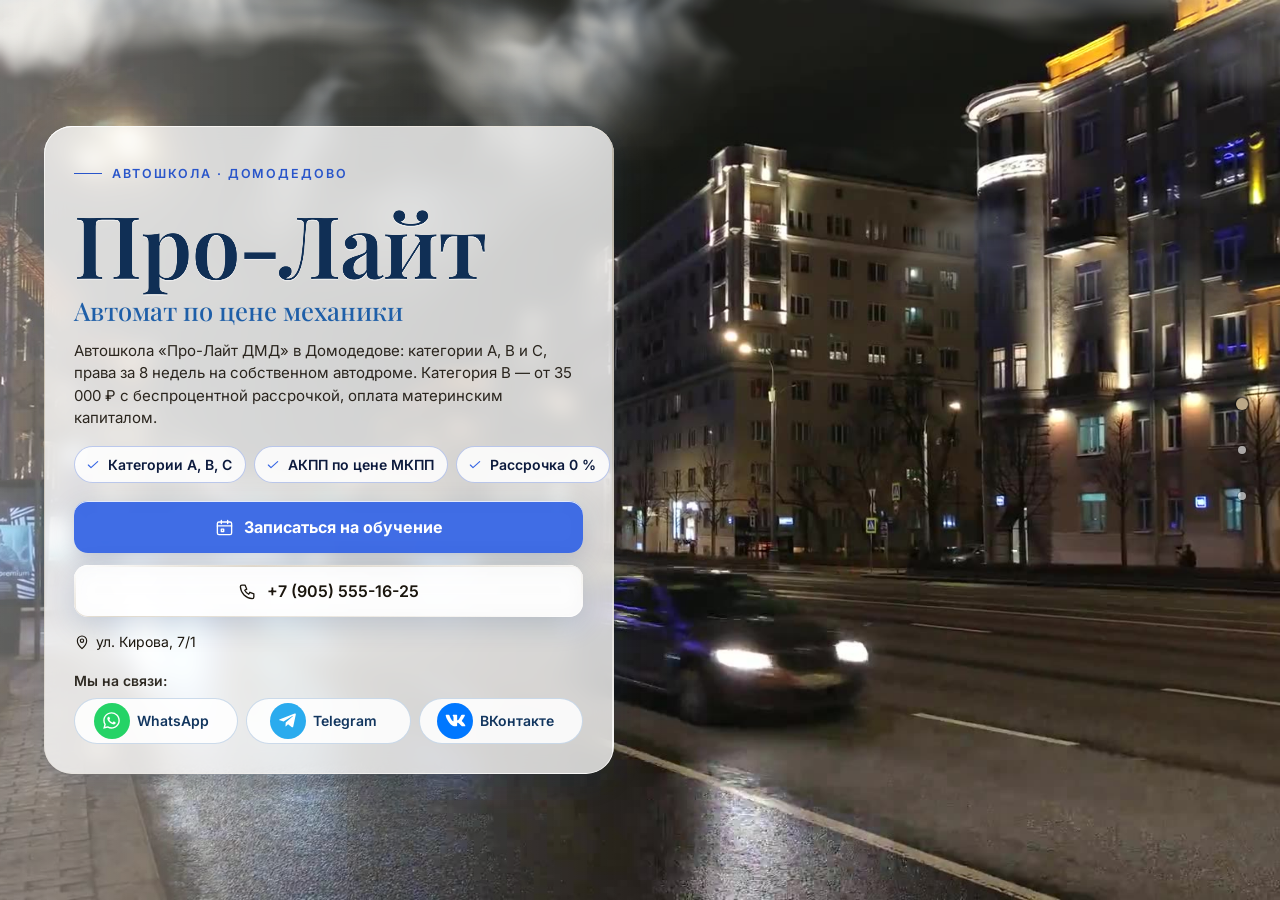
==== index.html @ 239de022 "Автошкола «Про-Лайт»: этап 1 — главная, цены, контакты" ====
<!DOCTYPE html>
<html lang="ru" data-theme="light">
<head>
<meta charset="utf-8">
<meta name="viewport" content="width=device-width, initial-scale=1, viewport-fit=cover">
<title>Автошкола «Про-Лайт ДМД», Домодедово — категории A, B, C, категория B от 35 000 ₽</title>
<meta name="description" content="Автошкола «Про-Лайт ДМД» в Домодедове: категории A, B и C, категория B от 35 000 ₽, беспроцентная рассрочка, свой автодром. ул. Кирова, 7/1. Телефон +7 (905) 555-16-25.">
<meta name="robots" content="noindex, nofollow, noarchive">
<meta name="geo.region" content="RU-SPE">
<meta name="geo.placename" content="Санкт-Петербург">
<meta name="geo.position" content="59.8944504;30.4585142">
<meta name="ICBM" content="59.8944504, 30.4585142">
<meta property="og:type" content="website">
<meta property="og:locale" content="ru_RU">
<meta property="og:site_name" content="Автошкола «Про-Лайт ДМД»">
<meta property="og:title" content="Автошкола «Про-Лайт ДМД», Домодедово — категории A, B, C, категория B от 35 000 ₽">
<meta property="og:description" content="Автошкола «Про-Лайт ДМД» в Домодедове: категории A, B и C, категория B от 35 000 ₽, беспроцентная рассрочка, свой автодром. ул. Кирова, 7/1. Телефон +7 (905) 555-16-25.">
<meta name="twitter:card" content="summary_large_image">
<meta name="twitter:title" content="Автошкола «Про-Лайт ДМД», Домодедово — категории A, B, C, категория B от 35 000 ₽">
<meta name="twitter:description" content="Автошкола «Про-Лайт ДМД» в Домодедове: категории A, B и C, категория B от 35 000 ₽, беспроцентная рассрочка, свой автодром. ул. Кирова, 7/1. Телефон +7 (905) 555-16-25.">
<meta name="theme-color" content="#eef3fe">
<link rel="icon" href="data:image/svg+xml,%3Csvg%20xmlns%3D%22http%3A//www.w3.org/2000/svg%22%20viewBox%3D%220%200%2064%2064%22%3E%3Crect%20width%3D%2264%22%20height%3D%2264%22%20rx%3D%2214%22%20fill%3D%22%231f5fa8%22/%3E%3Ccircle%20cx%3D%2232%22%20cy%3D%2232%22%20r%3D%2217%22%20fill%3D%22none%22%20stroke%3D%22%23fff%22%20stroke-width%3D%225%22/%3E%3Ccircle%20cx%3D%2232%22%20cy%3D%2232%22%20r%3D%225%22%20fill%3D%22%23ffc54d%22/%3E%3C/svg%3E">
<script>document.documentElement.classList.add('js');try{var _i=parseInt(localStorage.getItem('nb_fs2'),10),_f=[1,1.15,1.3,1.5][_i];if(_f)document.documentElement.style.setProperty('--fs',_f)}catch(e){}</script>
<style id="hero-timing">:root{--hero-d:1.2s}</style>
<link rel="preload" as="image" href="img/hero-poster.jpg" fetchpriority="high">
<!-- шрифты лежат внутри сайта: Google Fonts у российской аудитории режется -->
<style>
@font-face{font-family:'Inter';font-style:normal;font-weight:400;font-display:swap;src:url(assets/fonts/inter-400-cyrillic-ext.woff2) format('woff2');unicode-range:U+0460-052F, U+1C80-1C8A, U+20B4, U+2DE0-2DFF, U+A640-A69F, U+FE2E-FE2F}
@font-face{font-family:'Inter';font-style:normal;font-weight:400;font-display:swap;src:url(assets/fonts/inter-400-cyrillic.woff2) format('woff2');unicode-range:U+0301, U+0400-045F, U+0490-0491, U+04B0-04B1, U+2116}
@font-face{font-family:'Inter';font-style:normal;font-weight:400;font-display:swap;src:url(assets/fonts/inter-400-latin-ext.woff2) format('woff2');unicode-range:U+0100-02BA, U+02BD-02C5, U+02C7-02CC, U+02CE-02D7, U+02DD-02FF, U+0304, U+0308, U+0329, U+1D00-1DBF, U+1E00-1E9F, U+1EF2-1EFF, U+2020, U+20A0-20AB, U+20AD-20C0, U+2113, U+2C60-2C7F, U+A720-A7FF}
@font-face{font-family:'Inter';font-style:normal;font-weight:400;font-display:swap;src:url(assets/fonts/inter-400-latin.woff2) format('woff2');unicode-range:U+0000-00FF, U+0131, U+0152-0153, U+02BB-02BC, U+02C6, U+02DA, U+02DC, U+0304, U+0308, U+0329, U+2000-206F, U+20AC, U+2122, U+2191, U+2193, U+2212, U+2215, U+FEFF, U+FFFD}
@font-face{font-family:'Inter';font-style:normal;font-weight:500;font-display:swap;src:url(assets/fonts/inter-500-cyrillic-ext.woff2) format('woff2');unicode-range:U+0460-052F, U+1C80-1C8A, U+20B4, U+2DE0-2DFF, U+A640-A69F, U+FE2E-FE2F}
@font-face{font-family:'Inter';font-style:normal;font-weight:500;font-display:swap;src:url(assets/fonts/inter-500-cyrillic.woff2) format('woff2');unicode-range:U+0301, U+0400-045F, U+0490-0491, U+04B0-04B1, U+2116}
@font-face{font-family:'Inter';font-style:normal;font-weight:500;font-display:swap;src:url(assets/fonts/inter-500-latin-ext.woff2) format('woff2');unicode-range:U+0100-02BA, U+02BD-02C5, U+02C7-02CC, U+02CE-02D7, U+02DD-02FF, U+0304, U+0308, U+0329, U+1D00-1DBF, U+1E00-1E9F, U+1EF2-1EFF, U+2020, U+20A0-20AB, U+20AD-20C0, U+2113, U+2C60-2C7F, U+A720-A7FF}
@font-face{font-family:'Inter';font-style:normal;font-weight:500;font-display:swap;src:url(assets/fonts/inter-500-latin.woff2) format('woff2');unicode-range:U+0000-00FF, U+0131, U+0152-0153, U+02BB-02BC, U+02C6, U+02DA, U+02DC, U+0304, U+0308, U+0329, U+2000-206F, U+20AC, U+2122, U+2191, U+2193, U+2212, U+2215, U+FEFF, U+FFFD}
@font-face{font-family:'Inter';font-style:normal;font-weight:600;font-display:swap;src:url(assets/fonts/inter-600-cyrillic-ext.woff2) format('woff2');unicode-range:U+0460-052F, U+1C80-1C8A, U+20B4, U+2DE0-2DFF, U+A640-A69F, U+FE2E-FE2F}
@font-face{font-family:'Inter';font-style:normal;font-weight:600;font-display:swap;src:url(assets/fonts/inter-600-cyrillic.woff2) format('woff2');unicode-range:U+0301, U+0400-045F, U+0490-0491, U+04B0-04B1, U+2116}
@font-face{font-family:'Inter';font-style:normal;font-weight:600;font-display:swap;src:url(assets/fonts/inter-600-latin-ext.woff2) format('woff2');unicode-range:U+0100-02BA, U+02BD-02C5, U+02C7-02CC, U+02CE-02D7, U+02DD-02FF, U+0304, U+0308, U+0329, U+1D00-1DBF, U+1E00-1E9F, U+1EF2-1EFF, U+2020, U+20A0-20AB, U+20AD-20C0, U+2113, U+2C60-2C7F, U+A720-A7FF}
@font-face{font-family:'Inter';font-style:normal;font-weight:600;font-display:swap;src:url(assets/fonts/inter-600-latin.woff2) format('woff2');unicode-range:U+0000-00FF, U+0131, U+0152-0153, U+02BB-02BC, U+02C6, U+02DA, U+02DC, U+0304, U+0308, U+0329, U+2000-206F, U+20AC, U+2122, U+2191, U+2193, U+2212, U+2215, U+FEFF, U+FFFD}
@font-face{font-family:'Inter';font-style:normal;font-weight:700;font-display:swap;src:url(assets/fonts/inter-700-cyrillic-ext.woff2) format('woff2');unicode-range:U+0460-052F, U+1C80-1C8A, U+20B4, U+2DE0-2DFF, U+A640-A69F, U+FE2E-FE2F}
@font-face{font-family:'Inter';font-style:normal;font-weight:700;font-display:swap;src:url(assets/fonts/inter-700-cyrillic.woff2) format('woff2');unicode-range:U+0301, U+0400-045F, U+0490-0491, U+04B0-04B1, U+2116}
@font-face{font-family:'Inter';font-style:normal;font-weight:700;font-display:swap;src:url(assets/fonts/inter-700-latin-ext.woff2) format('woff2');unicode-range:U+0100-02BA, U+02BD-02C5, U+02C7-02CC, U+02CE-02D7, U+02DD-02FF, U+0304, U+0308, U+0329, U+1D00-1DBF, U+1E00-1E9F, U+1EF2-1EFF, U+2020, U+20A0-20AB, U+20AD-20C0, U+2113, U+2C60-2C7F, U+A720-A7FF}
@font-face{font-family:'Inter';font-style:normal;font-weight:700;font-display:swap;src:url(assets/fonts/inter-700-latin.woff2) format('woff2');unicode-range:U+0000-00FF, U+0131, U+0152-0153, U+02BB-02BC, U+02C6, U+02DA, U+02DC, U+0304, U+0308, U+0329, U+2000-206F, U+20AC, U+2122, U+2191, U+2193, U+2212, U+2215, U+FEFF, U+FFFD}
@font-face{font-family:'Playfair Display';font-style:normal;font-weight:500;font-display:swap;src:url(assets/fonts/playfair-display-500-cyrillic.woff2) format('woff2');unicode-range:U+0301, U+0400-045F, U+0490-0491, U+04B0-04B1, U+2116}
@font-face{font-family:'Playfair Display';font-style:normal;font-weight:500;font-display:swap;src:url(assets/fonts/playfair-display-500-latin-ext.woff2) format('woff2');unicode-range:U+0100-02BA, U+02BD-02C5, U+02C7-02CC, U+02CE-02D7, U+02DD-02FF, U+0304, U+0308, U+0329, U+1D00-1DBF, U+1E00-1E9F, U+1EF2-1EFF, U+2020, U+20A0-20AB, U+20AD-20C0, U+2113, U+2C60-2C7F, U+A720-A7FF}
@font-face{font-family:'Playfair Display';font-style:normal;font-weight:500;font-display:swap;src:url(assets/fonts/playfair-display-500-latin.woff2) format('woff2');unicode-range:U+0000-00FF, U+0131, U+0152-0153, U+02BB-02BC, U+02C6, U+02DA, U+02DC, U+0304, U+0308, U+0329, U+2000-206F, U+20AC, U+2122, U+2191, U+2193, U+2212, U+2215, U+FEFF, U+FFFD}
@font-face{font-family:'Playfair Display';font-style:normal;font-weight:600;font-display:swap;src:url(assets/fonts/playfair-display-600-cyrillic.woff2) format('woff2');unicode-range:U+0301, U+0400-045F, U+0490-0491, U+04B0-04B1, U+2116}
@font-face{font-family:'Playfair Display';font-style:normal;font-weight:600;font-display:swap;src:url(assets/fonts/playfair-display-600-latin-ext.woff2) format('woff2');unicode-range:U+0100-02BA, U+02BD-02C5, U+02C7-02CC, U+02CE-02D7, U+02DD-02FF, U+0304, U+0308, U+0329, U+1D00-1DBF, U+1E00-1E9F, U+1EF2-1EFF, U+2020, U+20A0-20AB, U+20AD-20C0, U+2113, U+2C60-2C7F, U+A720-A7FF}
@font-face{font-family:'Playfair Display';font-style:normal;font-weight:600;font-display:swap;src:url(assets/fonts/playfair-display-600-latin.woff2) format('woff2');unicode-range:U+0000-00FF, U+0131, U+0152-0153, U+02BB-02BC, U+02C6, U+02DA, U+02DC, U+0304, U+0308, U+0329, U+2000-206F, U+20AC, U+2122, U+2191, U+2193, U+2212, U+2215, U+FEFF, U+FFFD}
/* ===== Notary site — generator stylesheet (light warm base, dark theme by toggle) ===== */
:root{
  --p100:#665230; --p90:#97825e; --p80:#bba887; --p70:#c2b9a9; --p50:#dad5ce; --p40:#e0dedb;
  --p30:#eeece9; --p20:#f1f1f0; --p10:#f8f8f8; --n100:#0e0f11; --n90:#3c404b; --n10:#fff;

  --bg:var(--p10); --bg2:var(--p20); --bg3:var(--p30); --card:var(--n10); --text:var(--n100); --muted:var(--n90);
  --line:var(--p50); --line2:var(--p40); --accent:var(--p90); --accent-d:var(--p100); --accent-l:var(--p80); --accent-soft:var(--p30);
  --on-accent:#fff; --shadow:0 1px 10px rgba(51,51,51,.10); --shadow-lg:0 12px 40px rgba(30,24,10,.14);
  --hero-ov1:rgba(14,15,17,.72); --hero-ov2:rgba(14,15,17,.30); --sec-ov:rgba(248,248,248,.72);
  --ok:#2e8b57; --bad:#b4453b;
  /* те же цвета составляющими: rgba() понимают все браузеры, color-mix() — нет */
  --bg-rgb:248,248,248; --card-rgb:255,255,255; --accent-rgb:151,130,94; --ok-rgb:46,139,87;

  --zc:var(--fs); --fs:1; --vwu:calc(1vw / var(--fs)); --vhu:calc(1vh / var(--fs));   /* масштаб текста (А−/А+) и «честные» vw/vh под ним */
  --hdr-h:68px; --bar-h:70px; --vh:calc(100*var(--vhu)); --gap:24px; --radius:14px; --radius-s:10px;
  --font:"Inter",Tahoma,Arial,sans-serif; --serif:"Playfair Display",Georgia,"Times New Roman",serif;
  --ease:cubic-bezier(.65,.05,.36,1); --speed:520ms;
}
html[data-theme="dark"]{
  --bg:#17150f; --bg2:#1d1a13; --bg3:#252117; --card:#221e15; --text:#f1ebdf; --muted:#b9ae98;
  --line:#3a3325; --line2:#2f2a1e; --accent:#c9b17f; --accent-d:#e0cf9f; --accent-l:#8d7b58; --accent-soft:#2a251a;
  --on-accent:#17150f; --shadow:0 1px 12px rgba(0,0,0,.45); --shadow-lg:0 14px 40px rgba(0,0,0,.55);
  --hero-ov1:rgba(10,9,6,.80); --hero-ov2:rgba(10,9,6,.40); --sec-ov:rgba(16,15,12,.76);
  --bg-rgb:23,21,15; --card-rgb:34,30,21; --accent-rgb:201,177,127;
}

*,*::before,*::after{box-sizing:border-box}
/* А−/А+: весь сайт — шапка, плашки, меню, формы, окна — растёт пропорционально, как при увеличении масштаба в браузере */
html{-webkit-text-size-adjust:100%;scroll-behavior:auto;zoom:var(--fs,1)}
html,body{height:100%;margin:0;overflow:hidden;background:var(--bg);color:var(--text);
  font-family:var(--font);font-size:16px;line-height:1.55;-webkit-font-smoothing:antialiased}
body{overscroll-behavior:none;position:relative}
a{color:inherit;text-decoration:none}
img{display:block;max-width:100%}
button{font:inherit;color:inherit;background:none;border:0;padding:0;cursor:pointer}
input,select,textarea{font:inherit;color:inherit}
h1,h2,h3,h4,p{margin:0}
ul{margin:0;padding:0;list-style:none}
svg{display:block}
.ico{width:22px;height:22px;stroke:currentColor;fill:none;stroke-width:1.7;stroke-linecap:round;stroke-linejoin:round;flex:none}
.vh{position:absolute!important;width:1px;height:1px;overflow:hidden;clip:rect(0 0 0 0);white-space:nowrap}

/* ---------- typography helpers ---------- */
.kicker{display:inline-flex;align-items:center;gap:10px;font-size:13px;font-weight:600;letter-spacing:.14em;text-transform:uppercase;color:var(--accent)}
.kicker::before{content:"";width:28px;height:1px;background:var(--accent)}
.h2{font-size:clamp(26px,calc(3.2*var(--vwu,1vw)),40px);font-weight:600;letter-spacing:-.02em;line-height:1.12;margin-top:10px}
.lead{color:var(--muted);font-size:17px;max-width:640px;margin-top:12px}
.sec-head{margin-bottom:28px}
#contacts .sec-head{margin-bottom:18px}

/* ---------- buttons ---------- */
.btn{display:inline-flex;align-items:center;justify-content:center;gap:10px;min-height:48px;padding:0 22px;border-radius:999px;
  font-weight:600;font-size:15px;line-height:1;border:1.5px solid transparent;transition:background .25s,color .25s,border-color .25s,transform .2s,box-shadow .25s;white-space:nowrap}
.btn:active{transform:translateY(1px)}
.btn-primary{background:var(--accent-d);color:var(--on-accent);border-color:var(--accent-d)}
.btn-primary:hover{background:var(--accent);border-color:var(--accent);color:#fff}
html[data-theme="dark"] .btn-primary:hover{color:#17150f}
.btn-ghost{border-color:var(--line);color:var(--text);background:var(--card)}
.btn-ghost:hover{border-color:var(--accent);color:var(--accent-d)}
.btn-light{background:rgba(255,255,255,.14);color:#fff;border-color:rgba(255,255,255,.55);backdrop-filter:blur(6px)}
.btn-light:hover{background:#fff;color:var(--n100)}
.btn-white{background:#fff;color:var(--n100);border-color:#fff}
.btn-white:hover{background:var(--p30);border-color:var(--p30)}
.btn .ico{width:18px;height:18px}
.btn-sm{min-height:44px;padding:0 16px;font-size:14px}

/* ---------- header ---------- */
.hdr{position:fixed;top:0;left:0;right:0;height:var(--hdr-h);z-index:200;display:flex;align-items:center;
  zoom:calc(1 / var(--zc,1)); --vwu:1vw; --vhu:1vh;   /* А−/А+ шапку не трогают: она всегда как при 100 % (страница в zoom, шапка — встречный zoom) */
  background:rgba(var(--bg-rgb),.88);backdrop-filter:blur(12px);-webkit-backdrop-filter:blur(12px);
  border-bottom:1px solid var(--line2);transition:background .3s}
.hdr-in{width:100%;max-width:1280px;margin:0 auto;padding:0 28px;display:flex;align-items:center;gap:24px}
.brand{display:flex;align-items:center;gap:12px;min-width:0;min-height:44px}
.mono-img{object-fit:contain;background:#fff;padding:2px;box-sizing:border-box}
.mono{width:42px;height:42px;border-radius:12px;background:var(--accent-d);color:var(--on-accent);display:grid;place-items:center;
  font-family:var(--serif);font-size:20px;font-weight:600;flex:none;letter-spacing:.02em}
.brand-t{display:flex;flex-direction:column;line-height:1.15;min-width:0}
.brand-n{font-weight:600;font-size:15px;white-space:nowrap;overflow:hidden;text-overflow:ellipsis}
.brand-s{font-size:13px;color:var(--muted);white-space:nowrap;overflow:hidden;text-overflow:ellipsis}
.nav{display:flex;align-items:center;gap:4px;margin-left:auto}
.nav > li{position:relative}
.nav-a{display:inline-flex;align-items:center;gap:6px;min-height:44px;padding:10px 12px;border-radius:8px;font-size:14px;font-weight:500;color:var(--text);opacity:.8;transition:opacity .2s,background .2s}
.nav-a:hover,.nav-a.cur,.nav > li.open > .nav-a{opacity:1;background:var(--bg3)}
.nav-a .chev{width:14px;height:14px;transition:transform .25s}
.nav > li.open > .nav-a .chev{transform:rotate(180deg)}
.hdr-tools{display:flex;align-items:center;gap:6px;margin-left:8px}
.tool{width:44px;height:44px;border-radius:10px;display:grid;place-items:center;color:var(--text);opacity:.8;transition:background .2s,opacity .2s}
.tool:hover{background:var(--bg3);opacity:1}
.tool .ico{width:20px;height:20px}
.tool-lang{width:auto;padding:0 10px;gap:6px;font-size:13px;font-weight:600;letter-spacing:.04em;display:flex;align-items:center}
.lang-wrap{position:relative}
.lang-dd{position:absolute;right:0;top:calc(100% + 8px);background:var(--card);border:1px solid var(--line);border-radius:12px;box-shadow:var(--shadow-lg);
  padding:6px;min-width:190px;display:none;z-index:210}
.lang-wrap.open .lang-dd{display:block}
.lang-dd button,.lang-dd a{display:flex;width:100%;align-items:center;gap:10px;min-height:44px;padding:9px 12px;border-radius:8px;font-size:14px;text-align:left}
.lang-dd button:hover,.lang-dd a:hover{background:var(--bg3)}
.lang-dd button.cur,.lang-dd a.cur{color:var(--accent-d);font-weight:600}
.lang-dd b{font-size:13px;letter-spacing:.08em;width:26px;color:var(--muted)}
.hdr-book{margin-left:4px}
.burger{display:none}
.moon,.sun{display:none}
html[data-theme="dark"] .sun{display:block}
html:not([data-theme="dark"]) .moon{display:block}

/* mega menu */
.mega{position:absolute;left:50%;top:calc(100% + 10px);transform:translateX(-50%);width:min(980px,calc(calc(100*var(--vwu,1vw)) - 40px));
  background:var(--card);border:1px solid var(--line);border-radius:16px;box-shadow:var(--shadow-lg);padding:20px;display:none;z-index:210}
.nav > li.open > .mega{display:block}
.mega-head{display:flex;justify-content:space-between;align-items:baseline;gap:16px;padding:0 6px 14px;border-bottom:1px solid var(--line2);margin-bottom:12px}
.mega-head b{font-size:14px}
.mega-head span{font-size:13px;color:var(--muted)}
.mega-grid{display:grid;grid-template-columns:repeat(2,1fr);gap:4px}
.mega-it{display:flex;gap:12px;align-items:flex-start;padding:10px 12px;border-radius:10px;text-align:left;width:100%;transition:background .2s}
.mega-it:hover{background:var(--bg3)}
.mega-it .cic{width:38px;height:38px;border-radius:10px;background:var(--accent-soft);color:var(--accent-d);display:grid;place-items:center;flex:none}
.mega-it .cic .ico{width:20px;height:20px}
.mega-it b{display:block;font-size:14px;font-weight:600}
.mega-it small{display:block;font-size:13px;color:var(--muted);line-height:1.35;margin-top:2px}
.mega-it em{font-style:normal;font-size:13px;color:var(--accent);margin-top:3px;display:block}

/* mobile menu */
.mmenu{position:fixed;top:calc(var(--hdr-h) / var(--zc,1));left:0;right:0;bottom:var(--bar-h);z-index:190;background:var(--bg);overflow-y:auto;padding:14px 18px 30px;display:none}
.mmenu.open{display:block}
.mmenu a,.mmenu .macc > button{display:flex;align-items:center;justify-content:space-between;width:100%;padding:14px 6px;border-bottom:1px solid var(--line2);font-size:17px;font-weight:500;text-align:left}
.mmenu .macc > button .chev{width:18px;height:18px;transition:transform .25s}
.mmenu .macc.open > button .chev{transform:rotate(180deg)}
.mmenu .macc-list{display:none;padding:4px 0 8px}
.mmenu .macc.open .macc-list{display:block}
.mmenu .macc-list button{display:flex;align-items:center;gap:12px;width:100%;padding:11px 8px;border-radius:10px;text-align:left;font-size:15px}
.mmenu .macc-list button:hover{background:var(--bg3)}
.mmenu .macc-list .cic{width:32px;height:32px;border-radius:8px;background:var(--accent-soft);color:var(--accent-d);display:grid;place-items:center;flex:none}
.mmenu .macc-list .cic .ico{width:17px;height:17px}
.mmenu-foot{display:flex;flex-wrap:wrap;gap:8px;margin-top:18px}
.mmenu-foot .btn{flex:1}

/* ---------- full-page scroller ---------- */
.fp{position:relative;width:100%;height:var(--vh);overflow:hidden}
.fp-track{will-change:transform;transition:transform var(--speed) var(--ease)}
.fp-track.no-anim{transition:none}
.sec{position:relative;height:var(--vh);width:100%;overflow:hidden}
.sec-scroll{height:100%;overflow-y:auto;overflow-x:hidden;display:flex;flex-direction:column;
  padding:calc(var(--hdr-h) / var(--zc,1) + 20px) 28px calc(var(--bar-h) + 96px);-webkit-overflow-scrolling:touch;scrollbar-width:thin;scrollbar-color:var(--line) transparent}
.wrap{margin:auto;width:100%;max-width:1180px}
.sec-alt{background:var(--bg2)}

/* reveal animation */
.rv{opacity:0;transform:translateY(18px);transition:opacity .7s ease,transform .7s ease;transition-delay:calc(var(--i,0) * 90ms)}
.sec.active .rv{opacity:1;transform:none}

/* side dots */
.dots{position:fixed;right:16px;top:50%;transform:translateY(-50%);z-index:150;display:flex;flex-direction:column;gap:2px}
.dots button{position:relative;width:44px;height:44px;display:grid;place-items:center}
.dots button::after{content:"";width:8px;height:8px;border-radius:50%;background:var(--muted);opacity:.45;transition:transform .25s,opacity .25s,background .25s}
.dots button:hover::after{opacity:.9}
.dots button.cur::after{background:var(--accent);opacity:1;transform:scale(1.5)}
.dots button span{position:absolute;right:32px;top:50%;transform:translateY(-50%) translateX(6px);background:var(--n100);color:#fff;font-size:13px;
  padding:5px 10px;border-radius:6px;white-space:nowrap;opacity:0;pointer-events:none;transition:opacity .2s,transform .2s}
.dots button:hover span{opacity:1;transform:translateY(-50%)}
.sec-hero ~ .dots{color:#fff}
body[data-sec="0"] .dots button::after{background:#fff}
body[data-sec="0"] .dots button.cur::after{background:var(--p80)}

.sec:not(.sec-hero) .sec-scroll{position:relative;z-index:1}

.status{display:inline-flex;align-items:center;gap:8px;padding:8px 14px 8px 10px;border-radius:999px;background:rgba(255,255,255,.12);border:1px solid rgba(255,255,255,.28);font-size:13px;backdrop-filter:blur(6px)}
.status i{width:9px;height:9px;border-radius:50%;background:#7bd389;box-shadow:0 0 0 3px rgba(123,211,137,.28)}
.status.closed i{background:#f08a7e;box-shadow:0 0 0 3px rgba(240,138,126,.28)}
.status.soon i{background:#f0c674;box-shadow:0 0 0 3px rgba(240,198,116,.28)}
.status span{opacity:.85}
.addr-link{display:inline-flex;align-items:center;gap:6px;border-bottom:1px solid currentColor;padding:13px 0 14px;margin:-13px 0 -14px;transition:color .2s}
.addr-link:hover{color:var(--accent)}
.addr-link .ico{width:16px;height:16px}

/* ---------- services ---------- */
.svc-grid{display:grid;grid-template-columns:repeat(5,1fr);gap:14px}
.svc{display:flex;flex-direction:column;align-items:flex-start;gap:10px;padding:18px 16px 16px;border-radius:var(--radius);background:var(--card);border:1px solid var(--line2);
  text-align:left;min-height:170px;transition:transform .25s,box-shadow .25s,border-color .25s;position:relative}
.svc:hover{transform:translateY(-3px);box-shadow:var(--shadow-lg);border-color:var(--accent-l)}
.svc .cic{width:44px;height:44px;border-radius:12px;background:var(--accent-soft);color:var(--accent-d);display:grid;place-items:center}
.svc b{font-size:15px;font-weight:600;line-height:1.3}
.svc small{font-size:13px;color:var(--muted);line-height:1.35}
.svc em{font-style:normal;font-size:13px;color:var(--accent);margin-top:auto;padding-top:6px;display:inline-flex;align-items:center;gap:4px}
.svc em .ico{width:12px;height:12px}

/* ---------- about ---------- */
.about{display:grid;grid-template-columns:1.15fr .85fr;gap:48px;align-items:start}
.about-txt p{color:var(--muted);margin-top:14px;font-size:16px}
.about-txt p:first-of-type{color:var(--text)}
.quote{margin-top:22px;padding:16px 20px;border-left:3px solid var(--accent);background:var(--card);border-radius:0 12px 12px 0;font-family:var(--serif);font-size:18px;line-height:1.45;color:var(--text)}
.creds{display:grid;gap:10px}
.cred{display:flex;gap:14px;align-items:center;padding:14px 16px;border-radius:12px;background:var(--card);border:1px solid var(--line2)}
.cred .cic{width:40px;height:40px;border-radius:10px;background:var(--accent-soft);color:var(--accent-d);display:grid;place-items:center;flex:none}
.cred .cic .ico{width:20px;height:20px}
.cred small{display:block;font-size:13px;color:var(--muted);text-transform:uppercase;letter-spacing:.06em}
.cred b{display:block;font-size:15px;font-weight:600;line-height:1.3}
.chips{display:flex;flex-wrap:wrap;gap:8px;margin-top:16px}
.chips li{padding:8px 14px;border-radius:999px;border:1px solid var(--accent-l);color:var(--accent-d);font-size:13.5px;font-weight:500;background:var(--card)}
.strong-lbl{margin-top:22px;font-size:13px;text-transform:uppercase;letter-spacing:.1em;color:var(--muted)}

/* ---------- how ---------- */
.steps{display:grid;grid-template-columns:repeat(5,1fr);gap:16px;position:relative;margin-top:14px}
.steps::before{content:"";position:absolute;left:8%;right:8%;top:30px;height:1px;background:var(--line)}
.step{position:relative;padding:0 8px}
.step-n{width:60px;height:60px;border-radius:50%;background:var(--card);border:1.5px solid var(--accent-l);color:var(--accent-d);display:grid;place-items:center;
  font-family:var(--serif);font-size:24px;font-weight:600;position:relative;z-index:1;transition:background .4s,color .4s}
.sec.active .step-n{animation:pop .6s var(--ease) both;animation-delay:calc(var(--i) * 140ms + 150ms)}
@keyframes pop{0%{transform:scale(.6);opacity:0}60%{transform:scale(1.08);opacity:1}100%{transform:scale(1)}}
.step b{display:block;margin-top:16px;font-size:17px;font-weight:600}
.step p{color:var(--muted);font-size:14.5px;margin-top:6px}

/* ---------- reviews ---------- */
.reviews{display:grid;grid-template-columns:300px 1fr;gap:28px;align-items:start}
.rsum{background:var(--card);border:1px solid var(--line2);border-radius:var(--radius);padding:26px 24px;text-align:center}
.rsum .big{font-family:var(--serif);font-size:64px;line-height:1;font-weight:500;color:var(--accent-d)}
.stars{display:inline-flex;gap:3px;--fill:100%}
.stars svg{width:20px;height:20px}
.stars .st{fill:var(--line);stroke:none}
.stars .st.on{fill:#e7b73b}
.stars .st.half{fill:url(#halfgrad)}
.rsum .stars{margin-top:8px}
.rsum p{color:var(--muted);font-size:13.5px;margin-top:10px;line-height:1.4}
.rsum .btn{margin-top:16px;width:100%}
.rsum .gis{display:block;margin:10px 0 -14px;padding:14px 0;font-size:13px;color:var(--accent-d);text-decoration:underline;text-underline-offset:3px}
.rgrid{display:grid;grid-template-columns:repeat(2,1fr);gap:14px}
.rev{background:var(--card);border:1px solid var(--line2);border-radius:var(--radius);padding:20px;display:flex;flex-direction:column;gap:10px}
.rev .stars svg{width:15px;height:15px}
.rev p{font-size:14.5px;line-height:1.5;flex:1}
.rev p::before{content:"“";font-family:var(--serif);color:var(--accent);font-size:22px;line-height:0;margin-right:4px;vertical-align:-6px}
.rev-meta{display:flex;flex-wrap:wrap;justify-content:space-between;gap:4px 10px;align-items:baseline;font-size:13px;color:var(--muted)}
.rev-meta b{color:var(--text);font-weight:600}
.rev-src{display:inline-flex;align-items:center;gap:5px;white-space:nowrap;margin-left:auto}
.rev-src i{width:6px;height:6px;border-radius:50%;background:var(--accent)}
.rev-sample{color:var(--muted);font-style:italic;opacity:.85}
.rev-real{color:var(--accent-d);font-weight:600}
.rev-real i{background:var(--ok)}
.rev-is-real{border-color:var(--accent-l)}
.demo-note{margin-top:14px;max-width:760px;font-size:13.5px;line-height:1.45;color:var(--muted);background:var(--accent-soft);
  border-left:3px solid var(--accent);border-radius:0 8px 8px 0;padding:8px 12px}
.rnote{margin-top:14px;font-size:13px;color:var(--muted)}

/* ---------- faq ---------- */
.faq{display:grid;grid-template-columns:1fr 1fr;gap:0 32px;align-items:start}
.faq-col{display:flex;flex-direction:column}
.fq{border-bottom:1px solid var(--line)}
.fq > button{display:flex;width:100%;align-items:center;justify-content:space-between;gap:16px;min-height:44px;padding:16px 4px;text-align:left;font-weight:600;font-size:15.5px;line-height:1.35}
.fq > button .pl{width:26px;height:26px;border-radius:50%;border:1px solid var(--line);display:grid;place-items:center;flex:none;color:var(--accent-d);transition:transform .3s,background .3s}
.fq > button .pl .ico{width:14px;height:14px}
.fq.open > button .pl{transform:rotate(45deg);background:var(--accent-soft)}
.fq-a{display:grid;grid-template-rows:0fr;transition:grid-template-rows .35s var(--ease)}
.fq.open .fq-a{grid-template-rows:1fr}
.fq-a > div{overflow:hidden}
.fq-a p{color:var(--muted);font-size:14.5px;padding:0 4px 16px;line-height:1.55}
.fq-a .faq-note{font-size:13px;color:var(--accent-d);padding-bottom:6px}
.fq-a .faq-note:empty{display:none}

/* ---------- contacts ---------- */
.contacts{display:grid;grid-template-columns:1fr 1.05fr 1fr;gap:18px;align-items:stretch}
.contacts .cbox{padding:16px 18px}
.cbox{background:var(--card);border:1px solid var(--line2);border-radius:var(--radius);padding:20px}
.cl{display:grid;gap:12px}
.cl li{display:flex;gap:12px;align-items:flex-start}
.cl .cic{width:36px;height:36px;border-radius:10px;background:var(--accent-soft);color:var(--accent-d);display:grid;place-items:center;flex:none}
.cl .cic .ico{width:18px;height:18px}
.cl small{display:block;font-size:13px;color:var(--muted);text-transform:uppercase;letter-spacing:.06em}
.cl b{display:block;font-weight:500;font-size:15px;line-height:1.4}
.cl a.tel,.cl a.mail{display:block;padding:14px 0;margin:-14px 0}
.cl a.tel:hover,.cl a.mail:hover{color:var(--accent-d)}
.hours-link{display:inline-block;font-size:13px;color:var(--accent-d);text-decoration:underline;text-underline-offset:3px;padding:14px 0;margin:-14px 0}
.cl .msgs{display:flex;gap:8px;margin-top:4px;flex-wrap:wrap}
.cl .msgs a{display:inline-flex;align-items:center;gap:6px;padding:6px 10px;border-radius:8px;border:1px solid var(--line);font-size:13px;min-height:44px}
.cl .msgs a .ico{width:16px;height:16px}
.mapbox{display:flex;flex-direction:column;gap:12px;padding:12px}
.map{flex:1;min-height:280px;border-radius:10px;overflow:hidden;border:1px solid var(--line);background:var(--bg3);position:relative}
.map iframe{width:100%;height:100%;border:0;position:absolute;inset:0}
.map-actions{display:flex;gap:8px;flex-wrap:wrap}
.map-actions .btn{flex:1;min-height:44px;font-size:14px;padding:0 12px}

/* form */
.form h3{font-size:19px;font-weight:600}
.form .fdesc{color:var(--muted);font-size:13.5px;margin-top:6px}
.fg{display:grid;gap:8px;margin-top:12px}
.f2{display:grid;grid-template-columns:1fr 1fr;gap:10px}
.fld{display:flex;flex-direction:column;gap:4px}
.fld label{font-size:13px;color:var(--muted);font-weight:500}
.fld input,.fld select,.fld textarea{width:100%;background:var(--bg);border:1px solid var(--line);border-radius:10px;padding:8px 12px;font-size:14px;transition:border-color .2s,box-shadow .2s;min-height:44px}
.fld textarea{min-height:48px;resize:vertical}
.fld input:focus,.fld select:focus,.fld textarea:focus{outline:0;border-color:var(--accent);box-shadow:0 0 0 3px rgba(var(--accent-rgb),.22)}
.fld.err input,.fld.err select{border-color:var(--bad)}
.ferr{font-size:13px;color:var(--bad);display:none}
.fld.err .ferr{display:block}
.fnote{font-size:13px;color:var(--muted);margin-top:8px;line-height:1.4}
.fok{display:none;margin-top:10px;padding:10px 12px;border-radius:10px;background:rgba(var(--ok-rgb),.12);color:var(--ok);font-size:13.5px}
.fok.show{display:block}

.foot{margin-top:18px;padding-top:12px;padding-left:250px;flex-wrap:nowrap;align-items:flex-start;border-top:1px solid var(--line2);display:flex;justify-content:space-between;gap:16px;flex-wrap:wrap;font-size:13px;color:var(--muted)}
.foot p{max-width:none}
.foot .fl{white-space:nowrap;flex:none}
.foot .fl a{margin-left:14px;padding:14px 0;margin-top:-14px;margin-bottom:-14px;display:inline-block;min-width:44px;text-align:center;text-decoration:underline;text-underline-offset:3px}

/* ---------- bottom bar ---------- */
.bar{position:fixed;inset:auto 0 0;z-index:300;background:var(--card);box-shadow:0 -1px 10px rgba(51,51,51,.1);border-top:1px solid var(--line2);
  padding:6px 0;padding-bottom:calc(6px + env(safe-area-inset-bottom,0px))}
.bar-in{display:flex;justify-content:space-around;align-items:center;max-width:1080px;margin:0 auto}
.bi{display:flex;flex-direction:column;align-items:center;gap:5px;padding:8px 24px;border-radius:10px;font-size:13.5px;line-height:1;color:var(--text);opacity:.65;
  transition:opacity .3s,background .3s,color .3s;flex:1;max-width:190px;min-width:0}
.bi span{white-space:nowrap;max-width:100%;overflow:hidden;text-overflow:ellipsis}
.bi .ico{width:24px;height:24px}
.bi:hover{opacity:1;background:var(--bg3)}
.bi.cur{opacity:1;color:var(--accent-d)}


/* ---------- modals ---------- */
.modal{position:fixed;inset:0;z-index:400;background:rgba(14,15,17,.62);display:none;align-items:center;justify-content:center;padding:20px}
.modal.open{display:flex}
.mbox{background:var(--card);color:var(--text);border-radius:18px;width:100%;max-width:560px;max-height:min(calc(86*var(--vhu,1vh)),860px);overflow:auto;padding:26px 26px 22px;position:relative;box-shadow:var(--shadow-lg);
  animation:mup .3s var(--ease)}
@keyframes mup{from{opacity:0;transform:translateY(16px) scale(.98)}to{opacity:1;transform:none}}
.mbox-lg{max-width:760px}
.mclose{position:absolute;top:12px;right:12px;width:44px;height:44px;border-radius:50%;display:grid;place-items:center;color:var(--muted)}
.mclose:hover{background:var(--bg3);color:var(--text)}
.mbox h3{font-size:22px;font-weight:600;padding-right:36px}
.mbox .msub{color:var(--muted);font-size:14px;margin-top:4px}
.hours-t{width:100%;border-collapse:collapse;margin-top:16px;font-size:15px}
.hours-t td{padding:9px 6px;border-bottom:1px solid var(--line2)}
.hours-t td:last-child{text-align:right;font-weight:500;white-space:nowrap}
.hours-t tr.today td{color:var(--accent-d);font-weight:600}
.hours-t tr.today td:first-child::after{content:" · " attr(data-today);font-weight:400;font-size:13px;color:var(--muted)}
.hours-t tr.off td:last-child{color:var(--muted);font-weight:400}
.mnote{margin-top:14px;padding:12px 14px;border-radius:10px;background:var(--bg2);font-size:13.5px;color:var(--muted)}
.mnote b{display:block;color:var(--text);margin-bottom:3px;font-size:13px}
.mcontacts{display:flex;flex-wrap:wrap;gap:8px;margin-top:14px}
.mcontacts a{display:inline-flex;align-items:center;gap:7px;min-height:44px;padding:9px 13px;border-radius:10px;border:1px solid var(--line);font-size:13.5px}
.mcontacts a .ico{width:16px;height:16px}
.mcontacts a:hover{border-color:var(--accent)}
/* способы записи: позвонить, написать на почту, заказать обратный звонок */
.bk-opts{display:grid;gap:10px;margin-top:14px}
.bk-opt{display:flex;align-items:center;gap:14px;min-height:60px;padding:10px 16px;border-radius:14px;border:1px solid var(--line);background:var(--bg3);color:var(--text);font-size:16px;font-weight:600;text-align:left;text-decoration:none;transition:border-color .2s,background .2s}
.bk-opt:hover{border-color:var(--accent);background:var(--accent-soft)}
.bk-opt .ico{width:24px;height:24px;color:var(--accent-d);flex:none}
.bk-opt small{display:block;font-weight:400;font-size:13px;color:var(--muted);margin-top:1px}
.mbox-book{max-width:440px}
/* оплата значками, подпись у общего телефона */
.pay-pills{display:flex;flex-wrap:wrap;gap:6px;margin-top:5px}
.pay-pill{display:inline-flex;align-items:center;gap:6px;padding:4px 11px 4px 9px;border-radius:999px;border:1px solid var(--line);background:var(--bg3);font-size:13px;font-weight:600;line-height:1.3;white-space:nowrap}
.pay-pill .ico{width:15px;height:15px;color:var(--accent-d)}
.pay-pill.pay-logo{background:#fff;border-color:rgba(0,0,0,.12);padding:3px 11px;min-height:28px}
.pay-pill.pay-logo img{display:block;height:17px;width:auto}
.pay-pill.pay-logo img[src$="sbp.svg"]{height:20px}

.brand-t{display:flex;flex-direction:column;justify-content:center;gap:2px;line-height:1.1;min-width:0}
.brand-s{display:block;font-size:10.5px;font-weight:600;letter-spacing:.16em;text-transform:uppercase;color:var(--muted);white-space:nowrap;overflow:visible;text-overflow:clip}
.brand-n{font-size:16px;font-weight:600;white-space:nowrap;overflow:visible;text-overflow:clip}
.nav-a{white-space:nowrap}
#navServices{position:static}
.mega{max-height:calc(calc(100*var(--vhu,1vh)) - var(--hdr-h) - 24px);overflow-y:auto;top:calc(100% + 6px);width:min(980px,calc(calc(100*var(--vwu,1vw)) - 32px))}
@media screen and (max-width:760px){.mega-grid{grid-template-columns:1fr}}
@media screen and (max-width:479px){.brand-t{display:flex}.brand-s{font-size:9px;letter-spacing:.14em}.brand-n{font-size:12.5px;white-space:normal;line-height:1.12}}
.bk-inline{grid-template-columns:repeat(3,1fr);gap:8px}
.bk-inline .bk-opt{flex-direction:column;justify-content:center;gap:5px;min-height:76px;padding:9px 6px;font-size:13.5px;text-align:center;line-height:1.2}
.bk-inline .bk-opt .ico{width:22px;height:22px}
.bk-inline .bk-opt small{display:none}
/* services modal */
.svc-list{margin-top:16px;display:grid;grid-template-columns:1fr 1fr;gap:6px}
.svc-list button{display:flex;gap:10px;align-items:center;width:100%;min-height:44px;text-align:left;padding:10px 12px;border-radius:10px;font-size:14px;line-height:1.35;border:1px solid var(--line2);background:var(--bg)}
.svc-list button:hover{border-color:var(--accent);background:var(--accent-soft)}
.svc-list button .ico{width:16px;height:16px;color:var(--accent);margin-top:2px}
.mhint{font-size:13px;color:var(--muted);margin-top:12px}
.mhead{display:flex;gap:14px;align-items:center;padding-right:36px}
.mhead .cic{width:48px;height:48px;border-radius:12px;background:var(--accent-soft);color:var(--accent-d);display:grid;place-items:center;flex:none}

/* ---------- responsive ---------- */
@media (max-width:1200px){
  .svc-grid{grid-template-columns:repeat(5,1fr)}
  .svc{min-height:160px;padding:14px}
  .svc small{display:none}
}
@media screen and (max-width:991px){
  :root{--hdr-h:62px}
  .nav,.hdr-book{display:none}
  .burger{display:grid}
  .hdr-in{padding:0 18px;gap:12px}
}
@media (max-width:991px){
  :root{--bar-h:64px}
  .sec-scroll{padding:calc(var(--hdr-h) / var(--zc,1) + 16px) 22px calc(var(--bar-h) + 96px)}
  .dots{right:8px;gap:8px}
  .dots button span{display:none}
  .svc-grid{grid-template-columns:repeat(3,1fr);gap:10px}
  .svc{min-height:0}
  .about{grid-template-columns:1fr;gap:22px}
  .steps{grid-template-columns:repeat(5,1fr);gap:10px}
  .step-n{width:48px;height:48px;font-size:20px}
  .step b{font-size:15px}.step p{font-size:13px}
  .reviews{grid-template-columns:1fr;gap:16px}
  .rsum{display:flex;align-items:center;gap:18px;text-align:left;padding:16px 18px}
  .rsum .big{font-size:44px}.rsum .stars{margin:0}.rsum p{margin:0;flex:1}.rsum .btn{margin:0;width:auto}.rsum .gis{display:none}
  .faq{grid-template-columns:1fr;gap:0}
  .contacts{grid-template-columns:1fr 1fr}
  .foot{padding-left:0}
  .contacts .form{grid-column:1 / -1}
  .map{min-height:240px}
  .bi{padding:10px 12px;font-size:13px}
}
@media (max-width:767px){
  :root{--bar-h:62px}
  .h2{font-size:26px}
  .lead{font-size:15px}
  .sec-head{margin-bottom:18px}
  .sec-scroll{padding-left:16px;padding-right:16px}
  .svc-grid{grid-template-columns:repeat(2,1fr);gap:10px}
  .svc{padding:12px;gap:8px}
  .svc .cic{width:36px;height:36px}
  .svc b{font-size:13.5px}
  .svc em{display:none}
  .steps{grid-template-columns:1fr;gap:12px}
  .steps::before{left:24px;right:auto;top:10px;bottom:10px;height:auto;width:1px}
  .step{display:grid;grid-template-columns:48px 1fr;gap:14px;align-items:start;padding:0}
  .step-n{grid-row:1 / span 2}
  .step b{margin-top:10px;grid-column:2}
  .step p{grid-column:2;margin-top:2px}
  .rgrid{display:flex;overflow-x:auto;gap:12px;scroll-snap-type:x mandatory;padding-bottom:8px;margin:0 -16px;padding-left:16px;padding-right:16px;scrollbar-width:none}
  .rgrid::-webkit-scrollbar{display:none}
  .rev{flex:0 0 82%;scroll-snap-align:start}
  .rsum{flex-wrap:wrap;gap:12px}
  .rsum p{flex-basis:100%}
  .contacts{grid-template-columns:1fr;gap:14px}
  .contacts .form{grid-column:auto}
  .cbox{padding:16px}
  .map{min-height:220px}
  .f2{grid-template-columns:1fr}
  .foot{flex-direction:column;gap:8px;padding-left:0}
  .bi{padding:8px 4px;font-size:13px;gap:4px}
  .bi .ico{width:22px;height:22px}
  .sec-scroll{padding-bottom:calc(var(--bar-h) + 66px)}
  .mmenu{padding-bottom:80px}
  .demo-note{font-size:13px;padding:7px 10px}
  .mbox{padding:22px 18px 18px;border-radius:16px}
  .svc-list{grid-template-columns:1fr}
  .dots{right:6px;gap:0}
  .dots button{width:44px;height:44px}
  .dots button::after{width:6px;height:6px}
}
@media screen and (max-width:479px){
  :root{--hdr-h:58px}
  .mono{width:36px;height:36px;font-size:17px;border-radius:10px}
  .brand-n{font-size:14px}
  /* тапы в шапке доведены до 44px (см. .tool ниже) — на самой узкой ширине
     текстовому названию рядом с логотипом уже не хватает места без обрезки,
     поэтому в шапке оставляем только логотип-ссылку */
  .tool{width:44px;height:44px}
  .tool-lang{padding:0 8px;width:auto}
  .tool-lang .ico{display:none}
}
@media (max-width:479px){
  :root{--bar-h:60px}
  .svc{padding:11px 10px}
  .svc b{font-size:13px}
  .bi{padding:6px 2px;font-size:13px;gap:4px;width:100%;max-width:none;letter-spacing:-.01em}
  .bi .ico{width:20px;height:20px}
  .bar{padding:5px 0}
  .cl b{font-size:14px}
}
@media (max-height:640px) and (min-width:768px){
  .svc{min-height:0}
}
@media (prefers-reduced-motion:reduce){
  .fp-track{transition-duration:0s}
  .rv{transition:none;opacity:1;transform:none}
}


/* пометка «демонстрационный проект» в подвале */
.foot-demo{margin-top:.5em;font-size:13px;line-height:1.45;opacity:.62}
.foot-demo a{padding:14px 0;margin:-14px 0;display:inline-block;min-width:44px;text-decoration:underline}

/* --- материалы конторы (перенесённый контент клиента) --- */
.info-links{display:flex;flex-wrap:wrap;gap:10px;justify-content:center;margin-top:26px}
.info-links .ilink{display:inline-flex;align-items:center;gap:8px;min-height:44px;padding:9px 16px;border-radius:999px;border:1px solid var(--line);background:var(--card);color:var(--text);font:inherit;font-size:14px;cursor:pointer;transition:background .2s,border-color .2s}
.info-links .ilink:hover{border-color:var(--accent-d);background:var(--bg-alt)}
.info-tabs{display:flex;flex-wrap:wrap;gap:8px;margin:14px 0 4px}
.info-tabs button{min-height:44px;padding:7px 13px;border-radius:999px;border:1px solid var(--line);background:transparent;color:var(--text);font:inherit;font-size:13px;cursor:pointer}
.info-tabs button[aria-selected="true"]{background:var(--accent-d);border-color:var(--accent-d);color:#fff}
.info-body{max-height:min(calc(56*var(--vhu,1vh)),520px);overflow:auto;margin-top:10px;padding-right:4px}
.info-note{font-size:13px;opacity:.7;margin:6px 0 10px}
.info-i{border-bottom:1px solid var(--line)}
.info-i > button{width:100%;display:flex;justify-content:space-between;align-items:center;gap:12px;padding:13px 2px;background:none;border:0;color:inherit;font:inherit;font-weight:600;text-align:left;cursor:pointer}
.info-i > button .pl{width:26px;height:26px;border-radius:50%;border:1px solid var(--line);display:grid;place-items:center;flex:none;color:var(--accent-d);transition:transform .3s,background .3s}
.info-i > button .pl .ico{width:14px;height:14px}
.info-i.open > button .pl{transform:rotate(45deg);background:var(--accent-soft)}
.info-i > div{display:none;padding:0 2px 14px;font-size:15px;line-height:1.62}
.info-i.open > div{display:block}
.info-i p{margin:0 0 10px}
.info-i h4{margin:14px 0 6px;font-size:15px}
.info-i ul{margin:0 0 10px;padding-left:20px}
.info-i li{margin:0 0 5px}
.info-i table{width:100%;border-collapse:collapse;margin:0 0 12px;font-size:14px}
.info-i th,.info-i td{border:1px solid var(--line);padding:7px 9px;text-align:left;vertical-align:top}
.info-f{display:inline-flex;align-items:center;gap:7px;margin:0 8px 8px 0;min-height:44px;padding:7px 12px;border:1px solid var(--line);border-radius:8px;font-size:13px;text-decoration:none;color:var(--accent-d)}
.info-src{display:block;font-size:13px;opacity:.55;margin-top:8px}

/* мобильный: экран должен помещаться целиком, без прокрутки внутри секции —
   поэтому убираем самое объёмное (встроенная карта заменяется кнопкой) и поджимаем формы */
@media (max-width:760px){
  .mapbox .map{display:none}
  .mapbox{padding:0;background:none;border:0}
  /* карточка со списком контактов на телефоне не нужна: адрес, телефон, часы —
     в нижней плашке; прячем её целиком, иначе остаётся пустая рамка */
  #contacts .cbox-info{display:none}
  .foot{padding-left:0;font-size:13px;gap:8px}
  .foot .fl{white-space:normal;flex:1 1 auto}
  .foot .fl a{margin:-14px 12px -14px 0;padding:14px 0;display:inline-block}
  .form .fld{margin-bottom:8px}
  .reviews .rev:nth-child(n+4){display:none}
  .creds .cred:nth-child(n+4){display:none}
  /* второстепенное на телефоне убираем: метро и оплата есть в модалке часов,
     язык и удобное время можно написать в комментарии */
  .cl li.li-metro,.cl li.li-payment{display:none}
  .fld-lang,.fld-time{display:none}
  .foot [data-i18n="foot_disclaimer"]{display:none}
  .foot{padding-top:10px;font-size:13px}
  #about .sec-head .lead,#contacts .sec-head .lead,.form .fnote{display:none}
  /* на телефоне адрес, часы и телефоны всегда под рукой в нижней плашке,
     поэтому на экране контактов оставляем форму и кнопки карты */
  #about .quote,#about .about-txt p:nth-of-type(3){display:none}
  .creds .cred:nth-child(n+3){display:none}
}

/* ---------- размер текста и режим для слабовидящих ---------- */
.tool-a span{font-weight:700;font-size:13px;line-height:1;letter-spacing:.01em}
#hcBtn[aria-pressed="true"]{border-color:var(--accent-d);color:var(--accent-d)}

html[data-hc="1"]{
  --bg:#000; --bg2:#000; --bg3:#000; --card:#000; --text:#fff; --muted:#fff;
  --line:#fff; --line2:#fff; --accent:#ffe14d; --accent-d:#ffe14d; --accent-l:#ffe14d;
  --accent-soft:#000; --on-accent:#000; --shadow:none; --shadow-lg:none;
  --hero-ov1:rgba(0,0,0,.9); --hero-ov2:rgba(0,0,0,.85); --sec-ov:rgba(0,0,0,.92);
  --bg-rgb:0,0,0; --card-rgb:0,0,0; --accent-rgb:255,225,77;
}
html[data-hc="1"] body{background:#000;color:#fff}
html[data-hc="1"] .sec-bg,html[data-hc="1"] .hero-bg,html[data-hc="1"] .sec-photo{display:none!important}
html[data-hc="1"] *{text-shadow:none!important;box-shadow:none!important;backdrop-filter:none!important}
html[data-hc="1"] .card,html[data-hc="1"] .tool,html[data-hc="1"] .btn,
html[data-hc="1"] .chip,html[data-hc="1"] .tag{border:2px solid #fff!important;background:#000!important;color:#fff!important}
html[data-hc="1"] .btn-primary{background:#ffe14d!important;color:#000!important;border-color:#ffe14d!important}
html[data-hc="1"] .btn-primary *{color:#000!important}
html[data-hc="1"] .sec-scroll :where(p,li,span,small,b,strong,h1,h2,h3,h4,td,th,div){color:#fff!important;opacity:1!important}
html[data-hc="1"] a:not(.btn):not(.nav-a){text-decoration:underline;color:#ffe14d!important}
html[data-hc="1"] :focus-visible{outline:3px solid #ffe14d;outline-offset:2px}

/* палец должен попадать и по ширине, не только по высоте — правило в самом
   конце файла, чтобы точно не быть перебитым медиа-запросами/темой выше */
.tool,.tool-lang,.brand{min-width:44px}

</style>
<link rel="stylesheet" href="css/etalon.css?v=20261112f">
<link rel="stylesheet" href="css/title-b.css?v=20261112f">
<link rel="stylesheet" href="css/nevo.css?v=20261112f">
<link rel="stylesheet" href="css/school.css?v=1">
<script type="application/ld+json">{"@context": "https://schema.org", "@type": "DrivingSchool", "name": "Автошкола «Про-Лайт ДМД»", "telephone": "+7 (905) 555-16-25", "email": "pro-laitdmd@mail.ru", "sameAs": ["https://t.me/+79055551625", "https://vk.com/prolaitdmd"], "address": {"@type": "PostalAddress", "streetAddress": "ул. Кирова, 7/1", "addressLocality": "Домодедово", "addressCountry": "RU"}, "geo": {"@type": "GeoCoordinates", "latitude": 55.4387287, "longitude": 37.7507555}, "department": [{"@type": "DrivingSchool", "name": "Автошкола «Про-Лайт ДМД» — Автошкола и офис", "telephone": "+7 (905) 555-16-25", "address": {"@type": "PostalAddress", "streetAddress": "ул. Кирова, 7/1, пом. 022", "addressLocality": "Домодедово", "addressCountry": "RU"}, "geo": {"@type": "GeoCoordinates", "latitude": 55.4387287, "longitude": 37.7507555}}, {"@type": "DrivingSchool", "name": "Автошкола «Про-Лайт ДМД» — Автодром", "telephone": "+7 (905) 555-16-25", "address": {"@type": "PostalAddress", "streetAddress": "ГПЗ Константиново, Объездной проезд, уч. 1А", "addressLocality": "Домодедово", "addressCountry": "RU"}, "geo": {"@type": "GeoCoordinates", "latitude": 55.4317318, "longitude": 37.7083335}}], "hasOfferCatalog": {"@type": "OfferCatalog", "name": "Обучение вождению", "itemListElement": [{"@type": "Offer", "itemOffered": {"@type": "Course", "name": "B  — Стандарт — Стоимость"}, "price": "35000", "priceCurrency": "RUB"}, {"@type": "Offer", "itemOffered": {"@type": "Course", "name": "B  — Стандарт + — Стоимость"}, "price": "41000", "priceCurrency": "RUB"}, {"@type": "Offer", "itemOffered": {"@type": "Course", "name": "B  — ПРОФИ — Стоимость"}, "price": "46000", "priceCurrency": "RUB"}, {"@type": "Offer", "itemOffered": {"@type": "Course", "name": "B  — ПРОФИ + — Стоимость"}, "price": "53000", "priceCurrency": "RUB"}, {"@type": "Offer", "itemOffered": {"@type": "Course", "name": "A  — мотоцикл — Стоимость"}, "price": "25000", "priceCurrency": "RUB"}]}, "legalName": "ООО «ПРО-ЛАЙТ ДМД»"}</script>
</head>
<body data-sec="0">
<svg xmlns="http://www.w3.org/2000/svg" style="display:none" aria-hidden="true">
<!-- Font Awesome Free 5.13.0 by @fontawesome - https://fontawesome.com License - https://fontawesome.com/license/free (Icons: CC BY 4.0) --><symbol id="fa-wa" viewBox="0 0 448 512"><path fill="currentColor" stroke="none" d="M380.9 97.1C339 55.1 283.2 32 223.9 32c-122.4 0-222 99.6-222 222 0 39.1 10.2 77.3 29.6 111L0 480l117.7-30.9c32.4 17.7 68.9 27 106.1 27h.1c122.3 0 224.1-99.6 224.1-222 0-59.3-25.2-115-67.1-157zm-157 341.6c-33.2 0-65.7-8.9-94-25.7l-6.7-4-69.8 18.3L72 359.2l-4.4-7c-18.5-29.4-28.2-63.3-28.2-98.2 0-101.7 82.8-184.5 184.6-184.5 49.3 0 95.6 19.2 130.4 54.1 34.8 34.9 56.2 81.2 56.1 130.5 0 101.8-84.9 184.6-186.6 184.6zm101.2-138.2c-5.5-2.8-32.8-16.2-37.9-18-5.1-1.9-8.8-2.8-12.5 2.8-3.7 5.6-14.3 18-17.6 21.8-3.2 3.7-6.5 4.2-12 1.4-32.6-16.3-54-29.1-75.5-66-5.7-9.8 5.7-9.1 16.3-30.3 1.8-3.7.9-6.9-.5-9.7-1.4-2.8-12.5-30.1-17.1-41.2-4.5-10.8-9.1-9.3-12.5-9.5-3.2-.2-6.9-.2-10.6-.2-3.7 0-9.7 1.4-14.8 6.9-5.1 5.6-19.4 19-19.4 46.3 0 27.3 19.9 53.7 22.6 57.4 2.8 3.7 39.1 59.7 94.8 83.8 35.2 15.2 49 16.5 66.6 13.9 10.7-1.6 32.8-13.4 37.4-26.4 4.6-13 4.6-24.1 3.2-26.4-1.3-2.5-5-3.9-10.5-6.6z"/></symbol><symbol id="fa-tg" viewBox="0 0 448 512"><path fill="currentColor" stroke="none" d="M446.7 98.6l-67.6 318.8c-5.1 22.5-18.4 28.1-37.3 17.5l-103-75.9-49.7 47.8c-5.5 5.5-10.1 10.1-20.7 10.1l7.4-104.9 190.9-172.5c8.3-7.4-1.8-11.5-12.9-4.1L117.8 284 16.2 252.2c-22.1-6.9-22.5-22.1 4.6-32.7L418.2 66.4c18.4-6.9 34.5 4.1 28.5 32.2z"/></symbol><symbol id="fa-vk" viewBox="0 0 576 512"><path fill="currentColor" stroke="none" d="M545 117.7c3.7-12.5 0-21.7-17.8-21.7h-58.9c-15 0-21.9 7.9-25.6 16.7 0 0-30 73.1-72.4 120.5-13.7 13.7-20 18.1-27.5 18.1-3.7 0-9.4-4.4-9.4-16.9V117.7c0-15-4.2-21.7-16.6-21.7h-92.6c-9.4 0-15 7-15 13.5 0 14.2 21.2 17.5 23.4 57.5v86.8c0 19-3.4 22.5-10.9 22.5-20 0-68.6-73.4-97.4-157.4-5.8-16.3-11.5-22.9-26.6-22.9H38.8c-16.8 0-20.2 7.9-20.2 16.7 0 15.6 20 93.1 93.1 195.5C160.4 378.1 229 416 291.4 416c37.5 0 42.1-8.4 42.1-22.9 0-66.8-3.4-73.1 15.4-73.1 8.7 0 23.7 4.4 58.7 38.1 40 40 46.6 57.9 69 57.9h58.9c16.8 0 25.3-8.4 20.4-25-11.2-34.9-86.9-106.7-90.3-111.5-8.7-11.2-6.2-16.2 0-26.2.1-.1 72-101.3 79.4-135.6z"/></symbol>
<symbol id="ico-max" viewBox="0 0 24 24"><text x="12" y="15.6" text-anchor="middle" font-family="Arial,Helvetica,sans-serif" font-size="9.5" font-weight="700" fill="currentColor" stroke="none">max</text></symbol>
<symbol id="ico-home" viewBox="0 0 24 24"><path d="M3 11l9-8 9 8"/><path d="M5 10v10h14V10"/><path d="M10 20v-6h4v6"/></symbol>
<symbol id="ico-scroll" viewBox="0 0 24 24"><path d="M7 3h8l4 4v14H7z"/><path d="M15 3v4h4"/><path d="M10 12h6M10 16h6"/></symbol>
<symbol id="ico-heart" viewBox="0 0 24 24"><path d="M12 20s-7-4.4-7-10a4 4 0 0 1 7-2.5A4 4 0 0 1 19 10c0 5.6-7 10-7 10z"/></symbol>
<symbol id="ico-key" viewBox="0 0 24 24"><circle cx="8" cy="15" r="4"/><path d="M11 12l9-9M15 8l2 2M18 5l2 2"/></symbol>
<symbol id="ico-briefcase" viewBox="0 0 24 24"><rect x="3" y="7" width="18" height="13" rx="2"/><path d="M9 7V4h6v3M3 12h18"/></symbol>
<symbol id="ico-stamp" viewBox="0 0 24 24"><path d="M9 10V5a3 3 0 0 1 6 0v5"/><rect x="4" y="10" width="16" height="5" rx="1"/><path d="M7 15v4h10v-4"/></symbol>
<symbol id="ico-safe" viewBox="0 0 24 24"><rect x="3" y="4" width="18" height="16" rx="2"/><circle cx="12" cy="12" r="4"/><path d="M12 10v2l1.5 1.5M6 20v2M18 20v2"/></symbol>
<symbol id="ico-mail" viewBox="0 0 24 24"><rect x="3" y="5" width="18" height="14" rx="2"/><path d="M3 7l9 6 9-6"/></symbol>
<symbol id="ico-chip" viewBox="0 0 24 24"><rect x="6" y="6" width="12" height="12" rx="2"/><rect x="9" y="9" width="6" height="6"/><path d="M9 2v4M15 2v4M9 18v4M15 18v4M2 9h4M2 15h4M18 9h4M18 15h4"/></symbol>
<symbol id="ico-plus" viewBox="0 0 24 24"><circle cx="12" cy="12" r="9"/><path d="M12 8v8M8 12h8"/></symbol>
<symbol id="ico-plus-s" viewBox="0 0 24 24"><path d="M12 6v12M6 12h12"/></symbol>
<symbol id="ico-pin" viewBox="0 0 24 24"><path d="M12 22s7-6.2 7-12a7 7 0 0 0-14 0c0 5.8 7 12 7 12z"/><circle cx="12" cy="10" r="2.5"/></symbol>
<symbol id="ico-phone" viewBox="0 0 24 24"><path d="M5 4h4l2 5-2.5 1.5a11 11 0 0 0 5 5L15 13l5 2v4a2 2 0 0 1-2 2A16 16 0 0 1 3 6a2 2 0 0 1 2-2z"/></symbol>
<symbol id="ico-pen" viewBox="0 0 24 24"><path d="M4 20h4l10-10-4-4L4 16z"/><path d="M12.5 7.5l4 4"/></symbol>
<symbol id="ico-calendar" viewBox="0 0 24 24"><rect x="3" y="5" width="18" height="16" rx="2"/><path d="M3 10h18M8 3v4M16 3v4"/><path d="M8 14h3v3H8z"/></symbol>
<symbol id="ico-clock" viewBox="0 0 24 24"><circle cx="12" cy="12" r="9"/><path d="M12 7v5l3 2"/></symbol>
<symbol id="ico-telegram" viewBox="0 0 24 24"><path d="M21 4L3 11.5l6 2 2 6 3-4 5 3.5z"/><path d="M9 13.5l12-9.5"/></symbol>
<symbol id="ico-callback" viewBox="0 0 24 24"><path d="M5 4h4l2 5-2.5 1.5a11 11 0 0 0 5 5L15 13l5 2v4a2 2 0 0 1-2 2A16 16 0 0 1 3 6a2 2 0 0 1 2-2z"/><path d="M14.5 3.5h6v6M20.5 3.5l-6.5 6.5"/></symbol>
<symbol id="ico-metro" viewBox="0 0 24 24"><circle cx="12" cy="12" r="9"/><path d="M8 16V8l4 5 4-5v8"/></symbol>
<symbol id="ico-check" viewBox="0 0 24 24"><path d="M5 12l4 4L19 7"/></symbol>
<symbol id="ico-moon" viewBox="0 0 24 24"><path d="M20 14.5A8 8 0 0 1 9.5 4a8 8 0 1 0 10.5 10.5z"/></symbol>
<symbol id="ico-sun" viewBox="0 0 24 24"><circle cx="12" cy="12" r="4"/><path d="M12 2v2M12 20v2M2 12h2M20 12h2M4.9 4.9l1.4 1.4M17.7 17.7l1.4 1.4M4.9 19.1l1.4-1.4M17.7 6.3l1.4-1.4"/></symbol>
<symbol id="ico-globe" viewBox="0 0 24 24"><circle cx="12" cy="12" r="9"/><path d="M3 12h18M12 3a14 14 0 0 1 0 18M12 3a14 14 0 0 0 0 18"/></symbol>
<symbol id="ico-menu" viewBox="0 0 24 24"><path d="M4 7h16M4 12h16M4 17h16"/></symbol>
<symbol id="ico-x" viewBox="0 0 24 24"><path d="M6 6l12 12M18 6L6 18"/></symbol>
<symbol id="ico-chev" viewBox="0 0 24 24"><path d="M6 9l6 6 6-6"/></symbol>
<symbol id="ico-card" viewBox="0 0 24 24"><rect x="3" y="6" width="18" height="12" rx="2"/><path d="M3 10h18M7 15h4"/></symbol>
<symbol id="ico-cash" viewBox="0 0 24 24"><rect x="2.5" y="6" width="19" height="12" rx="2"/><circle cx="12" cy="12" r="2.6"/><path d="M6 12h.01M18 12h.01"/></symbol>
<symbol id="ico-shield" viewBox="0 0 24 24"><path d="M12 3l8 3v6c0 5-3.5 8-8 9-4.5-1-8-4-8-9V6z"/><path d="M9 12l2 2 4-4"/></symbol>
<symbol id="ico-hash" viewBox="0 0 24 24"><path d="M10 4L8 20M16 4l-2 16M4 9h17M3 15h17"/></symbol>
<symbol id="ico-users" viewBox="0 0 24 24"><circle cx="9" cy="8" r="3.5"/><path d="M2.5 20a6.5 6.5 0 0 1 13 0"/><circle cx="17" cy="9" r="2.5"/><path d="M15.5 14.5a5 5 0 0 1 6 5"/></symbol>
<symbol id="ico-award" viewBox="0 0 24 24"><circle cx="12" cy="9" r="6"/><path d="M8.5 14L7 22l5-3 5 3-1.5-8"/></symbol>
<symbol id="ico-route" viewBox="0 0 24 24"><circle cx="6" cy="18" r="2.5"/><circle cx="18" cy="6" r="2.5"/><path d="M8.5 18H14a3 3 0 0 0 0-6h-4a3 3 0 0 1 0-6h5.5"/></symbol>
<symbol id="ico-arrow" viewBox="0 0 24 24"><path d="M5 12h14M13 6l6 6-6 6"/></symbol>
<symbol id="ico-ext" viewBox="0 0 24 24"><path d="M14 4h6v6M20 4l-9 9"/><path d="M19 14v5a1 1 0 0 1-1 1H5a1 1 0 0 1-1-1V6a1 1 0 0 1 1-1h5"/></symbol>
<symbol id="ico-send" viewBox="0 0 24 24"><path d="M21 3L10 14"/><path d="M21 3l-7 18-4-7-7-4z"/></symbol>
<symbol id="ico-vk" viewBox="0 0 24 24"><rect x="3" y="3" width="18" height="18" rx="4"/><path d="M7 9c.5 4 2.5 6 5 6v-6m0 3c1.5 0 3-1.5 3-3m-3 3c1.5 0 3 1.5 3 3"/></symbol>
<symbol id="ico-copy" viewBox="0 0 24 24"><rect x="9" y="9" width="11" height="11" rx="2"/><path d="M5 15V6a2 2 0 0 1 2-2h9"/></symbol>
<symbol id="ico-eye" viewBox="0 0 24 24"><path d="M2 12s3.8-6.5 10-6.5S22 12 22 12s-3.8 6.5-10 6.5S2 12 2 12Z"/><circle cx="12" cy="12" r="3"/></symbol>
</svg>

<!-- ===== шапка: на первом экране скрыта, закрепляется со второго ===== -->
<header class="hdr" id="hdr">
  <div class="hdr-in">
    <a class="brand" href="#home" data-go="home" aria-label="Автошкола «Про-Лайт ДМД»">
      <span class="brand-t"><span class="brand-s">Автошкола</span><span class="brand-n">Про-Лайт</span></span>
    </a>
    <ul class="nav" id="nav"><li><a class="nav-a" href="#home" data-go="home">Главная</a></li><li><a class="nav-a" href="#services" data-go="services">Цены</a></li><li><a class="nav-a" href="#contacts" data-go="contacts">Контакты</a></li><li><a class="nav-a" href="credits.html">О сайте</a></li></ul>
    <div class="hdr-tools">
      <div class="hdr-a11y" role="group" aria-label="Размер текста, контраст и тема">
        <button class="tool tool-a" id="fsDown" type="button" title="Мельче" aria-label="Мельче"><span>А−</span></button>
        <button class="tool tool-a" id="fsUp" type="button" title="Крупнее" aria-label="Крупнее"><span>А+</span></button>
        <button class="tool" id="hcBtn" type="button" title="Для слабовидящих" aria-label="Для слабовидящих" aria-pressed="false"><svg class="ico"><use href="#ico-eye"/></svg></button>
        <button class="tool" id="themeBtn" type="button" title="Тёмная / светлая тема" aria-label="Тёмная / светлая тема"><svg class="ico moon"><use href="#ico-moon"/></svg><svg class="ico sun"><use href="#ico-sun"/></svg></button>
      </div>
      <a class="btn btn-primary btn-sm hdr-book" href="#book" data-modal="bookModal">Записаться на обучение</a>
      <a class="hdr-tel" href="tel:+79055551625" aria-label="Позвонить +7 (905) 555-16-25"><svg class="ico"><use href="#ico-phone"/></svg><span>+7 (905) 555-16-25</span></a>
      <button class="tool burger" id="burger" type="button" aria-controls="mmenu" aria-expanded="false" aria-label="Меню"><svg class="ico"><use href="#ico-menu"/></svg></button>
    </div>
  </div>
</header>

<nav class="mmenu" id="mmenu" aria-label="Меню">
  <a href="#home" data-go="home"><span>Главная</span></a>
  <a href="#services" data-go="services"><span>Цены</span></a>
  <a href="#contacts" data-go="contacts"><span>Контакты</span></a>
  <a href="credits.html"><span>О сайте</span></a>
  <div class="mm-set">
    <div class="mm-tools" role="group" aria-label="Размер текста, контраст и тема"><button type="button" data-proxy="#fsDown" aria-label="Мельче"><span>А−</span></button><button type="button" data-proxy="#fsUp" aria-label="Крупнее"><span>А+</span></button><button type="button" data-proxy="#hcBtn" aria-label="Для слабовидящих"><svg class="ico"><use href="#ico-eye"/></svg></button><button type="button" data-proxy="#themeBtn" aria-label="Тёмная / светлая тема"><svg class="ico moon"><use href="#ico-moon"/></svg><svg class="ico sun"><use href="#ico-sun"/></svg></button></div>
  </div>
  <div class="mmenu-foot">
    <a class="btn btn-primary" href="#book" data-modal="bookModal">Записаться на обучение</a>
    <a class="btn btn-ghost" href="tel:+79055551625"><svg class="ico"><use href="#ico-phone"/></svg>+7 (905) 555-16-25</a>
  </div>
</nav>

<main class="fp" id="fp">
  <div class="fp-track" id="track">

<!-- 1. HOME -->
    <section class="sec sec-hero active" id="home" data-title="nav_home">
      <div class="hero-bg" aria-hidden="true">
        <video class="hero-video" id="heroVideo" autoplay muted loop playsinline preload="auto" poster="img/hero-poster.jpg" disablepictureinpicture tabindex="-1"></video>
        <script>(function(){var v=document.getElementById('heroVideo');if(!v)return;var c=navigator.connection;if((window.matchMedia&&matchMedia('(prefers-reduced-motion:reduce)').matches)||(c&&c.saveData)){v.removeAttribute('autoplay');return}v.src=(window.matchMedia&&matchMedia('(max-width:768px)').matches)?'img/hero-video-mobile.mp4':'img/hero-video.mp4'})();</script>
        <canvas class="hero-clouds" id="heroClouds"></canvas>
      </div>
      <div class="sec-scroll"><div class="wrap">
        <div class="hero hero-plq glass glow">
          <span class="kicker rv" style="--i:0">Автошкола · Домодедово</span>
          <h1 class="hero-h1"><span class="hw" id="heroWord">Про-Лайт</span><span class="hn rv" style="--i:1">Автомат по цене механики</span></h1>
          <p class="hero-lead rv" style="--i:2">Автошкола «Про-Лайт ДМД» в Домодедове: категории A, B и C, права за 8 недель на собственном автодроме. Категория B — от 35 000 ₽ с беспроцентной рассрочкой, оплата материнским капиталом.</p>
          <ul class="hero-cats rv" style="--i:3" aria-label="Обучение"><li><svg class="ico"><use href="#ico-check"/></svg>Категории A, B, C</li><li><svg class="ico"><use href="#ico-check"/></svg>АКПП по цене МКПП</li><li><svg class="ico"><use href="#ico-check"/></svg>Рассрочка 0 %</li></ul>
          <div class="hero-cta rv" style="--i:4">
            <a class="btn btn-glass btn-book glass glow" href="#book" data-modal="bookModal"><svg class="ico"><use href="#ico-calendar"/></svg><span>Записаться на обучение</span></a>
            <a class="btn btn-glass btn-call glass glow" href="tel:+79055551625"><svg class="ico"><use href="#ico-phone"/></svg><span>+7 (905) 555-16-25</span></a>
          </div>
          <p class="hero-addr rv" style="--i:5"><a class="addr-link" href="#contacts" data-go="contacts"><svg class="ico"><use href="#ico-pin"/></svg>ул. Кирова, 7/1</a></p>
          <div class="hero-soc ac-soc3 rv" style="--i:6"><span class="soc-cap">Мы на связи:</span><a class="soc soc-wa" href="https://wa.me/79055551625" target="_blank" rel="noopener" aria-label="Написать в WhatsApp"><span class="soc-i"><svg><use href="#fa-wa"/></svg></span><span class="soc-n">WhatsApp</span></a><a class="soc soc-tg" href="https://t.me/+79055551625" target="_blank" rel="noopener" aria-label="Написать в Telegram"><span class="soc-i"><svg><use href="#fa-tg"/></svg></span><span class="soc-n">Telegram</span></a><a class="soc soc-vk" href="https://vk.com/prolaitdmd" target="_blank" rel="noopener" aria-label="Мы во ВКонтакте"><span class="soc-i"><svg><use href="#fa-vk"/></svg></span><span class="soc-n">ВКонтакте</span></a></div>
        </div>
      </div></div>
    </section>

<!-- services -->
    <section class="sec nk-sec" id="services" data-title="nav_services">
      <div class="sec-bg" aria-hidden="true"><div class="a4bg vl-road" aria-hidden="true"><svg viewBox="0 0 1600 900" preserveAspectRatio="xMidYMax slice" focusable="false">
<rect class="vlr-band" x="0" y="520" width="1600" height="320"/><path class="vlr-edge" d="M0 524H1600M0 836H1600"/><path class="vlr-dash" d="M0 628H1600M0 732H1600"/><g class="vlr-v" style="--t:11s;--d:-2s"><g transform="translate(0 616)"><rect class="vlr-body" x="0" y="-38" width="150" height="34" rx="12"/><path class="vlr-body" d="M30 -38 L52 -66 H108 L128 -38Z"/><path class="vlr-glass" d="M58 -60 H104 L118 -40 H48Z"/><circle class="vlr-lamp" cx="146" cy="-24" r="5"/><circle class="vlr-wheel" cx="34" cy="-4" r="13"/><circle class="vlr-wheel" cx="118" cy="-4" r="13"/><rect class="vlr-plate" x="53.0" y="-35" width="44" height="26" rx="5"/><text class="vlr-plt" x="75" y="-15">B</text></g></g><g class="vlr-v" style="--t:15s;--d:-7s"><g transform="translate(0 720)"><rect class="vlr-body" x="0" y="-38" width="150" height="34" rx="12"/><path class="vlr-body" d="M30 -38 L52 -66 H108 L128 -38Z"/><path class="vlr-glass" d="M58 -60 H104 L118 -40 H48Z"/><circle class="vlr-lamp" cx="146" cy="-24" r="5"/><circle class="vlr-wheel" cx="34" cy="-4" r="13"/><circle class="vlr-wheel" cx="118" cy="-4" r="13"/><rect class="vlr-plate" x="53.0" y="-35" width="44" height="26" rx="5"/><text class="vlr-plt" x="75" y="-15">A</text></g></g><g class="vlr-v" style="--t:19s;--d:-12s"><g transform="translate(0 824)"><rect class="vlr-body" x="0" y="-38" width="150" height="34" rx="12"/><path class="vlr-body" d="M30 -38 L52 -66 H108 L128 -38Z"/><path class="vlr-glass" d="M58 -60 H104 L118 -40 H48Z"/><circle class="vlr-lamp" cx="146" cy="-24" r="5"/><circle class="vlr-wheel" cx="34" cy="-4" r="13"/><circle class="vlr-wheel" cx="118" cy="-4" r="13"/><rect class="vlr-plate" x="53.0" y="-35" width="44" height="26" rx="5"/><text class="vlr-plt" x="75" y="-15">C</text></g></g></svg></div></div>
      <div class="sec-scroll"><div class="wrap">
        <div class="sec-head glass glow"><span class="kicker rv" style="--i:0">Цены</span><h2 class="h2 rv" style="--i:1">Категория B: четыре пакета</h2></div>
        <div class="cbox ac-tbl ac-c1 rv"><div class="ac-tr ac-th"><span>Пакет</span><span>Стоимость</span></div><div class="ac-tr"><span class="ac-c"><i>B</i> — Стандарт<small>2 месяца, автомат или механика, ГСМ включена</small></span><b>35&nbsp;000&nbsp;₽</b></div><div class="ac-tr"><span class="ac-c"><i>B</i> — Стандарт +<small>2–2,5 месяца, теория, практика, экзамен в ГИБДД</small></span><b>41&nbsp;000&nbsp;₽</b></div><div class="ac-tr"><span class="ac-c"><i>B</i> — ПРОФИ<small>2,5–3 месяца, мат. капитал, личный кабинет</small></span><b>46&nbsp;000&nbsp;₽</b></div><div class="ac-tr"><span class="ac-c"><i>B</i> — ПРОФИ +<small>больше практики, выбор инструктора, оплата частями</small></span><b>53&nbsp;000&nbsp;₽</b></div><div class="ac-tr"><span class="ac-c"><i>A</i> — мотоцикл<small>с нуля, срок 2 месяца</small></span><b>25&nbsp;000&nbsp;₽</b></div></div><div class="cbox ac-extra rv" style="--i:2">Переподготовка с B на A — <b>21&nbsp;000&nbsp;₽</b> · категория C с нуля — <b>80&nbsp;000&nbsp;₽</b> · комплекс B + C — <b>90&nbsp;000&nbsp;₽</b></div>
        <ul class="a4-notes rv"><li><svg class="ico"><use href="#ico-card"/></svg><span>Беспроцентная рассрочка от автошколы и оплата материнским капиталом</span></li><li><svg class="ico"><use href="#ico-check"/></svg><span>Бесплатная пересдача внутреннего экзамена, возврат налогового вычета</span></li><li><svg class="ico"><use href="#ico-route"/></svg><span>Занятия на собственном автодроме в Домодедове, запись через приложение</span></li><li><svg class="ico"><use href="#ico-calendar"/></svg><span>Начало занятий в день обращения</span></li></ul>
        <div class="a4-cta rv"><a class="btn btn-primary" href="#book" data-modal="bookModal"><svg class="ico"><use href="#ico-calendar"/></svg><span>Записаться на обучение</span></a></div>
      </div></div>
    </section>

    

    

    

    

<!-- contacts -->
    <section class="sec nk-sec" id="contacts" data-title="nav_contacts">
      <div class="sec-bg" aria-hidden="true"><div class="a4bg vl-scheme" aria-hidden="true"><svg viewBox="0 0 1600 900" preserveAspectRatio="xMidYMid slice" focusable="false"><path class="vls-wave" d="M0 820 C 300 790, 700 850, 1000 810 S 1400 780, 1600 820M0 860 C 400 830, 800 890, 1600 850"/><path id="vlr1" class="vls-route" d="M1129 364 Q831 569 471 536"/><circle class="vls-ring" cx="1129" cy="364" r="16" style="animation-delay:-0.00s"/><circle class="vls-pt" cx="1129" cy="364" r="9"/><circle class="vls-ring" cx="471" cy="536" r="16" style="animation-delay:-0.45s"/><circle class="vls-pt" cx="471" cy="536" r="9"/><circle class="vls-hub" cx="1129" cy="364" r="13"/><circle class="vls-dot" r="6"><animateMotion dur="4.9s" begin="-0.7s" repeatCount="indefinite"><mpath href="#vlr1"/></animateMotion></circle></svg></div></div>
      <div class="sec-scroll"><div class="wrap">
        <div class="sec-head glass glow"><span class="kicker rv" style="--i:0">Контакты</span><h2 class="h2 rv" style="--i:1">Как нас найти</h2></div>
        <div class="contacts nk-contacts vl-contacts">
          <div class="cbox vl-offs rv"><ul class="vl-ol vl-flat"><li><span>Автошкола и офис</span><a class="addr-link" href="https://yandex.ru/maps/?ll=37.7507555,55.4387287&z=16&pt=37.7507555,55.4387287" target="_blank" rel="noopener">ул. Кирова, 7/1, пом. 022</a><span class="addr-note">вторник–суббота 11:00–19:00</span></li><li><span>Автодром</span><a class="addr-link" href="https://yandex.ru/maps/?ll=37.7083335,55.4317318&z=16&pt=37.7083335,55.4317318" target="_blank" rel="noopener">ГПЗ Константиново, Объездной проезд, уч. 1А</a><span class="addr-note">занятия по записи через приложение автошколы</span></li></ul><p class=vl-more>Вход в автошколу — со стороны магазина «АТАК»; практика проходит на собственном автодроме на Объездном проезде.</p></div>
          <div class="cbox mapbox rv" style="--i:3">
            <a class="map-static" href="https://yandex.ru/maps/?ll=37.7295,55.4352&z=13&pt=37.7507555,55.4387287,pm2blm1~37.7083335,55.4317318,pm2blm2" target="_blank" rel="noopener" aria-label="Открыть карту в Яндекс Картах"><img src="img/map-static.webp" width="720" height="300" alt="Карта: адреса автошколы" loading="lazy" decoding="async"><span class="map-osm">© OpenStreetMap</span></a><div class="map"><iframe data-src="https://yandex.ru/map-widget/v1/?ll=37.7295,55.4352&z=13&pt=37.7507555,55.4387287,pm2blm1~37.7083335,55.4317318,pm2blm2" title="Карта: Автошкола «Про-Лайт ДМД»" allowfullscreen></iframe></div>
            <p class="vl-tel"><svg class="ico"><use href="#ico-phone"/></svg><a class="tel" href="tel:+79055551625">+7 (905) 555-16-25</a><span class="addr-note"><span class="nw">вторник–суббота с 11:00 до 19:00</span></span></p>
            <p class="a4-mail"><svg class="ico"><use href="#ico-mail"/></svg><a class="mail" href="mailto:pro-laitdmd@mail.ru">pro-laitdmd@mail.ru</a> · <a href="https://t.me/+79055551625" target="_blank" rel="noopener">Telegram</a> · <a href="https://vk.com/prolaitdmd" target="_blank" rel="noopener">ВКонтакте</a></p>
            <div class="map-actions"><button class="btn btn-ghost" type="button" data-modal="wayModal"><svg class="ico"><use href="#ico-metro"/></svg><span>Как добраться</span></button>
              <a class="btn btn-ghost" href="https://yandex.ru/maps/?ll=37.7295,55.4352&z=13&pt=37.7507555,55.4387287,pm2blm1~37.7083335,55.4317318,pm2blm2" target="_blank" rel="noopener"><svg class="ico"><use href="#ico-ext"/></svg><span>На Яндекс.Картах</span></a></div>
          </div>
        </div>
      </div></div>
    </section>

    

    



  </div>
</main>

<!-- side dots -->
<nav class="dots" id="dots" aria-label="Разделы"></nav>

<!-- ===== bottom bar ===== -->
<nav class="bar" aria-label="Быстрые действия">
  <div class="bar-in">
    <a class="bi" href="https://yandex.ru/maps/?rtext=~55.4387287,37.7507555&rtt=auto" target="_blank" rel="noopener"><svg class="ico"><use href="#ico-route"/></svg><span>Маршрут</span></a>
    <a class="bi" href="tel:+79055551625"><svg class="ico"><use href="#ico-phone"/></svg><span>Позвонить</span></a>
    <a class="bi" href="#mail" data-modal="mailModal"><svg class="ico"><use href="#ico-pen"/></svg><span>Написать</span></a>
    <a class="bi" href="#book" data-modal="bookModal"><svg class="ico"><use href="#ico-calendar"/></svg><span>Записаться</span></a>
    <a class="bi" href="#hours" data-modal="hoursModal"><svg class="ico"><use href="#ico-clock"/></svg><span>Часы</span></a>
    <a class="bi" href="mailto:pro-laitdmd@mail.ru"><svg class="ico"><use href="#ico-mail"/></svg><span>Почта</span></a>
  </div>
</nav>

<!-- ===== modals ===== -->
<div class="modal" id="bookModal" role="dialog" aria-modal="true" aria-labelledby="bookTitle">
  <div class="mbox mbox-book flipc flipc-swap">
    <button class="mclose" type="button" title="Закрыть" aria-label="Закрыть"><svg class="ico"><use href="#ico-x"/></svg></button>
   <div class="flip-front">
    <h3 id="bookTitle">Как удобнее записаться на обучение?</h3>
    <div class="bk-opts">
      <button class="bk-opt" type="button" data-flip="tel"><svg class="ico"><use href="#ico-phone"/></svg><span><span>Позвонить</span><small>+7 (905) 555-16-25</small></span></button>
      <button class="bk-opt" type="button" data-flip="mail"><svg class="ico"><use href="#ico-mail"/></svg><span><span>Написать на почту</span><small>pro-laitdmd@mail.ru</small></span></button>
      <button class="bk-opt" type="button" data-flip="cb"><svg class="ico"><use href="#ico-callback"/></svg><span><span>Заказать обратный звонок</span></span></button>
    </div>
   </div>
   <div class="flip-back" data-cb-back="md" aria-hidden="true"></div>
  </div>
</div>













<div class="modal" id="wayModal" role="dialog" aria-modal="true" aria-labelledby="wayModalT">
  <div class="mbox mbox-rev">
    <button class="mclose" type="button" title="Закрыть" aria-label="Закрыть"><svg class="ico"><use href="#ico-x"/></svg></button>
    <h3 id="wayModalT">Как добраться</h3>
    <div class="nk-mbody"><ul class="nk-list"><li>Автошкола и офис — ул. Кирова, 7/1, пом. 022</li><li>Автодром — ГПЗ Константиново, Объездной проезд, уч. 1А</li></ul><p class="nk-note">Автошкола — в Домодедове, ул. Кирова, 7/1, вход со стороны магазина «АТАК»; автодром — ГПЗ Константиново, Объездной проезд, уч. 1А.</p></div>
  </div>
</div>
<div class="modal" id="mailModal" role="dialog" aria-modal="true" aria-labelledby="mailTitle">
  <div class="mbox mbox-mail">
    <button class="mclose" type="button" title="Закрыть" aria-label="Закрыть"><svg class="ico"><use href="#ico-x"/></svg></button>
    <div id="mailBox"></div>
  </div>
</div>
<div class="modal" id="hoursModal" role="dialog" aria-modal="true" aria-labelledby="hoursTitle">
  <div class="mbox">
    <button class="mclose" type="button" title="Закрыть" aria-label="Закрыть"><svg class="ico"><use href="#ico-x"/></svg></button>
    <h3 id="hoursTitle">Часы работы</h3>
    <p class="msub">Телефон автошколы +7 (905) 555-16-25: вторник–суббота с 11:00 до 19:00.</p>
    <table class="hours-t"><tbody id="hoursBody"></tbody></table>
        <div class="mnote"><b>Вне часов приёма</b><span>Оставьте заявку через форму на сайте или напишите на почту — ответим в ближайший рабочий день.</span></div>
    <div class="mcontacts">
      <a href="tel:+79055551625"><svg class="ico"><use href="#ico-phone"/></svg>+7 (905) 555-16-25</a>
      <a href="mailto:pro-laitdmd@mail.ru"><svg class="ico"><use href="#ico-mail"/></svg>pro-laitdmd@mail.ru</a>

      <a href="#book" data-modal="bookModal" class="mclose-go"><svg class="ico"><use href="#ico-calendar"/></svg><span>Записаться</span></a>
    </div>
  </div>
</div>


<script>window.SITE = {"hours_known": true, "slug": "prolait", "lang": "ru", "langs": ["ru"], "base": "", "name": "Автошкола «Про-Лайт ДМД»", "name_ru": "Автошкола «Про-Лайт ДМД»", "short_name": "Про-Лайт", "url": "", "form_to": "pro-laitdmd@mail.ru", "hours": {"mon": "выходной", "tue": "11:00–19:00", "wed": "11:00–19:00", "thu": "11:00–19:00", "fri": "11:00–19:00", "sat": "11:00–19:00", "sun": "выходной", "noappt": []}, "phones": ["+7 (905) 555-16-25"], "email": "pro-laitdmd@mail.ru", "lat": 55.4387287, "lon": 37.7507555, "i18n": {"ru": {"_name": "Русский", "_flag": "RU", "nav_home": "Главная", "nav_services": "Обучение и цены", "nav_about": "Об автошколе", "nav_how": "Поступление", "nav_reviews": "Отзывы", "nav_faq": "Вопросы", "nav_contacts": "Контакты", "nav_book": "Записаться", "theme_toggle": "Тёмная / светлая тема", "lang_label": "Язык", "btn_book": "Записаться на обучение", "btn_services": "Все услуги", "status_open": "Открыто сейчас", "status_closed": "Сейчас закрыто", "status_until": "до {t}", "status_opens": "откроется {d} в {t}", "status_today": "сегодня", "status_tomorrow": "завтра", "badge_reviews": "Отзывы на Яндекс.Картах", "badge_hint": "Открыть отзывы на Яндекс.Картах", "contacts_kicker": "Контакты", "contacts_title": "Как нас найти", "lbl_address": "Адрес", "lbl_metro": "Метро", "lbl_phone": "Телефоны", "lbl_email": "Почта", "lbl_hours": "Часы приёма", "lbl_payment": "Оплата", "btn_route": "Проложить маршрут", "btn_map": "Открыть на Яндекс.Картах", "hours_mf": "Пн–Пт", "hours_sat": "Сб", "hours_sun": "Вс", "form_title": "Записаться на приём", "form_desc": "Заполните форму — откроется ваш почтовый клиент с готовым письмом. Или позвоните +7 (905) 555-16-25.", "f_name": "Ваше имя", "f_phone": "Телефон", "f_lang": "Язык обращения", "f_service": "Направление", "f_service_ph": "Выберите направление", "f_time": "Удобное время", "f_time_ph": "Например: вторник после 15:00", "f_comment": "Комментарий", "f_comment_ph": "Кратко опишите задачу", "f_submit": "Отправить заявку", "f_note": "Нажимая кнопку, вы открываете письмо в своём почтовом приложении — проверьте и отправьте его.", "f_err_name": "Укажите имя", "f_err_phone": "Укажите телефон в формате +7 …", "f_err_service": "Выберите услугу", "f_sent": "Письмо сформировано и открыто в почтовой программе. Если оно не открылось (например, на телефоне нет почты) — скопируйте адрес и напишите нам вручную или позвоните +7 (905) 555-16-25.", "mail_subject": "Запись на обучение — автошкола «Про-Лайт ДМД»", "mail_intro": "Заявка на обучение с сайта автошколы «Про-Лайт ДМД»", "bar_route": "Маршрут", "bar_call": "Позвонить", "bar_write": "Написать", "bar_book": "Записаться", "bar_hours": "Часы", "bar_tg": "Telegram", "bar_mail": "Почта", "hm_title": "Часы работы", "hm_today": "сегодня", "hm_closed": "выходной", "hm_outside": "Вне часов работы", "hm_outside_text": "Оставьте заявку на сайте или напишите на почту — ответим, когда откроемся.", "day_mon": "Понедельник", "day_tue": "Вторник", "day_wed": "Среда", "day_thu": "Четверг", "day_fri": "Пятница", "day_sat": "Суббота", "day_sun": "Воскресенье", "modal_close": "Закрыть", "metro_prefix": "м. ", "aria_menu": "Меню", "aria_sections": "Разделы", "aria_quick": "Быстрые действия", "lang_switch": "Языки сайта", "mail_lbl_notary": "Автошкола", "mail_lbl_name": "Имя", "mail_lbl_phone": "Телефон", "mail_lbl_lang": "Язык", "mail_lbl_service": "Категория", "mail_lbl_time": "Удобное время", "mail_lbl_comment": "Комментарий", "mail_lbl_site": "Сайт", "lbl_messengers": "Мы на связи", "status_docs_last": "приём документов до {t}", "status_docs_over": "приём документов на сегодня закончен", "a11y_bigger": "Крупнее", "a11y_smaller": "Мельче", "a11y_contrast": "Для слабовидящих", "book_pick_title": "Как удобнее записаться?", "book_mail": "Написать на почту", "hours_line": "Пн 10:00–17:00; Вт 11:00–18:00; Ср — нет приёма; Чт 10:00–17:00; Пт 10:00–17:00; Сб, Вс — выходной", "hm_noappt": "нет приёма", "pay_cash": "Наличные", "pay_card": "Банковские карты", "cb_btn": "Заказать обратный звонок", "cb_title": "Заказать обратный звонок", "cb_sub": "Оставьте номер — откроется письмо в автошколу с просьбой перезвонить.", "cb_back": "Назад", "f_email": "Почта", "f_optional": "необязательно", "f_err_email": "Проверьте адрес почты", "cb_service": "Какое обучение нужно", "cb_service_ph": "Выберите направление", "cb_service_other": "Пока не знаю", "cb_time": "Удобное время для звонка", "cb_time_ph": "Например: завтра после 15:00", "cb_submit": "Заказать звонок", "cb_note": "Нажимая кнопку, вы открываете письмо в своём почтовом приложении — проверьте и отправьте его.", "cb_sent": "Письмо сформировано и открыто в почтовой программе. Если оно не открылось (например, на телефоне нет почты) — скопируйте адрес и напишите нам вручную или позвоните +7 (905) 555-16-25.", "mail_cb_subject": "Просьба перезвонить — автошкола «Про-Лайт ДМД»", "mail_cb_intro": "Прошу перезвонить мне", "mail_cb_about": "по вопросу", "mail_cb_time": "Удобное время для звонка", "mail_lbl_email": "Почта", "mail_modal_title": "Написать на почту", "mail_modal_sub": "Заполните форму — откроется ваша почтовая программа с готовым письмом в автошколу.", "mail_addr_lbl": "Адрес для писем", "mail_copy": "Скопировать адрес", "mail_copied": "Адрес скопирован", "tel_title": "Позвонить", "tel_sub": "Звоните в часы приёма — ответим на вопросы и запишем на приём.", "phone_common": "учебная часть", "cat_B": "Категория B", "cat_IND": "Индивидуальное обучение", "cat_KID": "Детская автошкола", "cat_KAP": "Контраварийная подготовка", "cat_ADP": "Адаптация к своему автомобилю", "nav_docs": "Документы", "nav_team": "Преподаватели", "nav_admit": "Документы для поступления", "nav_more": "Отзывы и документы"}}, "svc": {}, "cats": [{"id": "B", "icon": "plus", "items": []}, {"id": "IND", "icon": "plus", "items": []}, {"id": "KID", "icon": "plus", "items": []}, {"id": "KAP", "icon": "plus", "items": []}, {"id": "ADP", "icon": "plus", "items": []}]};</script>
<script>
/* Notary site engine: full-page scroller, i18n, theme, menus, modals, hours status, form. No dependencies. */
(function () {
  'use strict';
  var S = window.SITE || {};
  var I18N = S.i18n || {};
  var LANGS = Object.keys(I18N);
  var $ = function (sel, root) { return (root || document).querySelector(sel); };
  var $$ = function (sel, root) { return Array.prototype.slice.call((root || document).querySelectorAll(sel)); };
  var html = document.documentElement, body = document.body;
  var lang = 'ru', dict = {};

  /* ---------- helpers ---------- */
  function fmt(str, vars) {
    return String(str).replace(/\{(\w+)\}/g, function (m, k) { return (vars && k in vars) ? vars[k] : (S.vars && k in S.vars ? S.vars[k] : m); });
  }
  function t(key, vars) { var v = dict[key]; if (v === undefined) v = (I18N.ru || {})[key]; if (v === undefined) return key; return fmt(v, vars); }
  function store(k, v) { try { if (v === undefined) return localStorage.getItem(k); localStorage.setItem(k, v); } catch (e) { return null; } }

  /* ---------- i18n ---------- */
  /* Every language is a separate static page (ru at the root, others in /<lang>/); the page already contains its
     dictionary (+ Russian as fallback), so applyLang only (re)fills the dynamic bits — hours table, status, dots. */
  function applyLang(code) {
    if (!I18N[code]) code = 'ru';
    lang = code; dict = I18N[code];
    html.setAttribute('lang', code === 'kg' ? 'ky' : code);
    $$('[data-i18n]').forEach(function (el) {
      var k = el.getAttribute('data-i18n'); var v = t(k);
      if (el.hasAttribute('data-i18n-html')) el.innerHTML = v; else el.textContent = v;
    });
    $$('[data-i18n-ph]').forEach(function (el) { el.setAttribute('placeholder', t(el.getAttribute('data-i18n-ph'))); });
    $$('[data-i18n-title]').forEach(function (el) { el.setAttribute('title', t(el.getAttribute('data-i18n-title'))); el.setAttribute('aria-label', t(el.getAttribute('data-i18n-title'))); });
    $$('.lang-dd [data-lang]').forEach(function (b) { b.classList.toggle('cur', b.getAttribute('data-lang') === code); });
    var cur = $('#langCur'); if (cur) cur.textContent = (dict._flag || code.toUpperCase());
    store('nb_lang', code);
    updateStatus(); buildDots(); buildHours();
    scheduleFit();
    if ($('#infoModal') && (infoData || S.content)) renderInfo();
  }
  function langHref(code) { return (S.base || '') + (code === 'ru' ? '' : code + '/'); }
  function initLang() {
    var page = S.lang || 'ru';
    // legacy links ?lang=xx / #lang=xx → the real language page (hash with the section is kept)
    var want = ((location.search + location.hash).match(/lang=(\w+)/) || [])[1];
    if (want && want !== page && (S.langs || []).indexOf(want) >= 0) {
      var sec = (location.hash.match(/#([a-z]+)/) || [])[1];
      location.replace(langHref(want) + (sec && sec !== 'lang' ? '#' + sec : ''));
      return;
    }
    applyLang(page);
  }

  /* ---------- theme ---------- */
  function initTheme() {
    var saved = store('nb_theme_etalon');   /* свой ключ: на github.io другие демо пишут сюда nb_theme */
    if (saved === 'light' || saved === 'dark') html.setAttribute('data-theme', saved);
    var b = $('#themeBtn'); if (b) b.addEventListener('click', function () {
      var next = html.getAttribute('data-theme') === 'dark' ? 'light' : 'dark';
      html.setAttribute('data-theme', next); store('nb_theme_etalon', next);
    });
  }

  /* ---------- размер текста и режим для слабовидящих ----------
     А−/А+ меняют масштаб всей страницы (CSS zoom на <html>): шапка, плашки, меню, формы, окна и подписи растут
     вместе. Чтобы раскладка перестраивалась так же, как при увеличении масштаба в браузере (колонки сворачиваются,
     меню шапки уходит в бургер, плашки занимают свободное место), пороги всех @media (max/min-width|height)
     пересчитываются под масштаб: «ширина окна» для вёрстки — это ширина окна ÷ масштаб. */
  var FS = [1, 1.15, 1.3, 1.5], fsNow = 1, mqList = null;
  function mqCollect() {
    mqList = [];
    function walk(rules) {
      for (var k = 0; k < rules.length; k++) {
        var r = rules[k];
        if (r.media && r.cssRules && !/^screen\b/.test(r.media.mediaText) && /(?:max|min)-(?:width|height)\s*:\s*[\d.]+px/.test(r.media.mediaText)) mqList.push({ r: r, t: r.media.mediaText });
        if (r.cssRules) walk(r.cssRules);
      }
    }
    Array.prototype.forEach.call(document.styleSheets, function (sh) { var rules; try { rules = sh.cssRules; } catch (e) { return; } if (rules) walk(rules); });
  }
  function mqScale(f) {
    if (!mqList) { if (f === 1) return; mqCollect(); }
    mqList.forEach(function (o) {
      var txt = f === 1 ? o.t : o.t.replace(/((?:max|min)-(?:width|height)\s*:\s*)([\d.]+)px/g, function (m, a, n) { return a + Math.round(n * f) + 'px'; });
      if (o.r.media.mediaText !== txt) o.r.media.mediaText = txt;
    });
  }
  function initA11y() {
    var i = parseInt(store('nb_fs2'), 10); if (isNaN(i) || i < 0 || i >= FS.length) i = 0;
    function apply() {
      fsNow = FS[i];
      html.style.setProperty('--fs', fsNow); html.setAttribute('data-fs', String(i)); store('nb_fs2', String(i));
      mqScale(fsNow);
      var d = $('#fsDown'), u = $('#fsUp');
      if (d) d.disabled = (i === 0); if (u) u.disabled = (i === FS.length - 1);
      window.dispatchEvent(new Event('resize'));                // высоты разделов пересчитать
    }
    apply();
    var u = $('#fsUp'), d = $('#fsDown');
    if (u) u.addEventListener('click', function () { if (i < FS.length - 1) { i++; apply(); } });
    if (d) d.addEventListener('click', function () { if (i > 0) { i--; apply(); } });
    if (store('nb_hc') === '1') html.setAttribute('data-hc', '1');
    var h = $('#hcBtn');
    if (h) {
      h.setAttribute('aria-pressed', html.getAttribute('data-hc') === '1' ? 'true' : 'false');
      h.addEventListener('click', function () {
        var on = html.getAttribute('data-hc') !== '1';
        if (on) html.setAttribute('data-hc', '1'); else html.removeAttribute('data-hc');
        h.setAttribute('aria-pressed', on ? 'true' : 'false'); store('nb_hc', on ? '1' : '0');
      });
    }
  }
  initA11y();

  /* ---------- full page scroller ---------- */
  var track = $('#track'), secs = track ? $$('.sec', track) : [];
  var idx = 0, vh = window.innerHeight / fsNow, lastFlip = 0, lastFlipP = -1e9, lastInner = -1e9;
  /* видимая высота: меньшее из окна и «малого» экрана (100svh — с показанными панелями браузера, адресной строкой и полоской жестов);
     на Android во встроенном браузере Telegram и в Chrome окно бывает выше видимой части — тогда низ экрана уходил под край */
  function visH() {
    var h = window.innerHeight, c = document.documentElement.clientHeight;
    if (c && c < h) h = c;
    try { var pr = document.createElement('div'); pr.style.cssText = 'position:fixed;top:0;left:0;width:0;height:100svh;visibility:hidden;pointer-events:none';
      document.body.appendChild(pr); var sv = pr.offsetHeight; pr.remove(); if (sv > 0 && sv < h) h = sv; } catch (e) { }
    /* встроенные браузеры (Telegram) иногда отдают окно выше видимой части — сверяемся с visualViewport,
       но не во время набора текста (клавиатура) и не при увеличении щипком */
    var vv = window.visualViewport, a = document.activeElement;
    if (vv && vv.scale <= 1.01 && !(a && /^(INPUT|TEXTAREA|SELECT)$/.test(a.tagName))) { var vvh = Math.floor(vv.height); if (vvh > 240 && vvh < h) h = vvh; }
    return h;
  }
  function setVh() {
    var vr = visH(); vh = vr / fsNow; html.style.setProperty('--vh', vh + 'px');   /* в «масштабных» пикселях страницы */
    html.style.setProperty('--vhr', vr + 'px');   /* та же высота в настоящих пикселях — для первого экрана (у него встречный zoom) */
    if (!track) return;
    track.classList.add('no-anim'); track.style.transform = 'translateY(' + (-idx * vh) + 'px)';
    void track.offsetHeight; track.classList.remove('no-anim');
  }
  function goTo(i, noAnim) {
    if (!track) return;
    i = Math.max(0, Math.min(secs.length - 1, i));
    var changed = i !== idx; idx = i;
    if (noAnim) track.classList.add('no-anim');
    track.style.transform = 'translateY(' + (-idx * vh) + 'px)';
    if (noAnim) { void track.offsetHeight; track.classList.remove('no-anim'); }
    body.setAttribute('data-sec', idx);
    secs.forEach(function (s, k) { s.classList.toggle('active', k === idx); });
    if (window.nkAnimSync) window.nkAnimSync();
    var id = secs[idx].id;
    $$('.dots button').forEach(function (d, k) { d.classList.toggle('cur', k === idx); });
    $$('[data-go]').forEach(function (a) { a.classList.toggle('cur', a.getAttribute('data-go') === id); });
    if (changed) { lastFlip = Date.now(); lastFlipP = performance.now(); try { history.replaceState(null, '', '#' + id); } catch (e) { } }
    closeMenus();
  }
  function goId(id) { var k = secs.findIndex(function (s) { return s.id === id; }); if (k >= 0) goTo(k); }
  function canScroll(el, dir) {
    if (!el) return false;
    if (dir > 0) return el.scrollTop + el.clientHeight < el.scrollHeight - 2;
    return el.scrollTop > 2;
  }
  function locked() { return body.classList.contains('modal-open') || body.classList.contains('menu-open'); }

  /* Колесо и тачпад. Один жест = один переход. Жест — это поток событий wheel без пауз дольше WHEEL_QUIET мс.
     Пока идёт анимация перехода и пока поток не затих, новые события только продлевают блокировку: инерция
     тачпада (десятки мелких событий подряд, иногда секунду и дольше) не листает дальше. Отдельный новый жест
     распознаётся по паузе или по явному «разгону» дельты поверх затухающего хвоста. */
  var WHEEL_QUIET = 180, WHEEL_THRESH = 36, wheelAcc = 0, wheelAt = -1e9, wheelHold = false, wheelTail = [];
  function wheelDelta(e) {
    var d = e.deltaY;
    if (e.deltaMode === 1) d *= 33; else if (e.deltaMode === 2) d *= vh;   // строки (Firefox) и страницы → пиксели
    return d;
  }
  function onWheel(e) {
    if (locked()) return;
    var sc = e.target.closest ? e.target.closest('.sec-scroll') : null;
    var d = wheelDelta(e);
    /* время берём у самого события: если страница на миг зависла, накопившиеся события не примут за новый жест */
    var ts = (e.timeStamp && e.timeStamp < 1e11) ? e.timeStamp : performance.now();
    if (Math.abs(e.deltaX) > Math.abs(e.deltaY)) return;                // horizontal (review carousel)
    if (sc && canScroll(sc, d)) { lastInner = ts; return; }              // native inner scroll
    e.preventDefault();
    var gap = ts - wheelAt; wheelAt = ts;
    var ad = Math.abs(d);
    if (gap > WHEEL_QUIET || gap < 0) { wheelHold = false; wheelAcc = 0; wheelTail = []; }   // тишина: новый жест
    wheelTail.push(ad); if (wheelTail.length > 6) wheelTail.shift();
    if (ts - lastFlipP < 620) { wheelHold = true; wheelAcc = 0; return; }          // идёт анимация перехода
    if (ts - lastInner < 350) { wheelAcc = 0; return; }                            // только что доехали до края внутри
    if (wheelHold) {
      /* тот же поток после перехода: пропускаем, пока не появится явный новый толчок */
      var before = wheelTail.slice(0, -1), base = before.length ? Math.max.apply(null, before) : 0;
      if (ad >= 60 && ad > base * 2.5) { wheelHold = false; wheelAcc = 0; } else return;
    }
    if (ad < 2) return;
    wheelAcc += d;
    if (Math.abs(wheelAcc) < WHEEL_THRESH) return;
    var dir = wheelAcc > 0 ? 1 : -1;
    wheelAcc = 0; wheelHold = true;
    goTo(idx + dir);
  }

  /* Касание. Короткий свайп (≥ 40 px или быстрый жест от 24 px) переключает экран сразу. Если внутри экрана своя
     прокрутка — сначала она: свайп, который целиком ушёл на докрутку, экран не листает; свайп, у которого после
     упора осталась «лишняя» длина, листает сразу, без второго свайпа. Пока палец ведёт — экран не двигается. */
  var tY = 0, tX = 0, tT = 0, tOn = false, tSc = null, tScroll0 = 0, tNative = false;
  function evTime(e) { return (e.timeStamp && e.timeStamp < 1e11) ? e.timeStamp : performance.now(); }
  function onTouchStart(e) {
    if (e.touches.length !== 1) { tOn = false; return; }
    var p = e.touches[0]; tY = p.clientY; tX = p.clientX; tT = evTime(e); tOn = true; tNative = false;
    tSc = e.target.closest ? e.target.closest('.sec-scroll') : null;
    tScroll0 = tSc ? tSc.scrollTop : 0;
  }
  function onTouchMove(e) {
    if (locked() || !tOn) return;
    var p = e.touches[0]; var dy = tY - p.clientY, dx = tX - p.clientX;
    if (Math.abs(dx) > Math.abs(dy)) return;                             // horizontal gesture – let it be
    if (tSc && canScroll(tSc, dy)) { tNative = true; return; }           // свой скролл внутри экрана ещё есть
    if (e.cancelable) e.preventDefault();                                 // иначе страница стоит на месте
  }
  function onTouchEnd(e) {
    if (locked() || !tOn) return;
    var p = e.changedTouches[0]; var dy = tY - p.clientY, dx = tX - p.clientX, dt = Math.max(1, evTime(e) - tT);
    tOn = false;
    if (Math.abs(dx) > Math.abs(dy)) return;
    var dir = dy > 0 ? 1 : -1;
    var used = tSc ? Math.abs(tSc.scrollTop - tScroll0) : 0;             // сколько пальцу «съела» внутренняя прокрутка
    var rest = Math.abs(dy) - used;                                       // длина свайпа сверх неё
    if (tSc && canScroll(tSc, dir)) return;                               // внутри ещё есть что докручивать — листать рано
    var fast = Math.abs(dy) / dt > 0.45;
    if (!(rest >= 40 || (fast && rest >= 24))) return;
    if (Date.now() - lastFlip < 450) return;
    goTo(idx + dir);
  }
  function onKey(e) {
    if (locked()) { if (e.key === 'Escape') { closeModals(); closeMenus(); } return; }
    var tag = (e.target.tagName || '').toLowerCase();
    if (tag === 'input' || tag === 'textarea' || tag === 'select') return;
    var sc = $('.sec-scroll', secs[idx]);
    var k = e.key;
    if (k === 'ArrowDown' || k === 'PageDown' || k === ' ') {
      e.preventDefault();
      if (canScroll(sc, 1)) { sc.scrollBy({ top: k === 'ArrowDown' ? 90 : sc.clientHeight * .8, behavior: 'smooth' }); } else goTo(idx + 1);
    } else if (k === 'ArrowUp' || k === 'PageUp') {
      e.preventDefault();
      if (canScroll(sc, -1)) { sc.scrollBy({ top: -(k === 'ArrowUp' ? 90 : sc.clientHeight * .8), behavior: 'smooth' }); } else goTo(idx - 1);
    } else if (k === 'Home') { e.preventDefault(); goTo(0); }
    else if (k === 'End') { e.preventDefault(); goTo(secs.length - 1); }
    else if (k === 'Escape') { closeMenus(); }
  }
  function buildDots() {
    var box = $('#dots'); if (!box) return;
    box.innerHTML = '';
    secs.forEach(function (s, k) {
      var b = document.createElement('button'); b.type = 'button';
      var name = t(s.getAttribute('data-title') || ('nav_' + s.id));
      b.setAttribute('aria-label', name); b.innerHTML = '<span></span>'; b.firstChild.textContent = name;
      if (k === idx) b.classList.add('cur');
      b.addEventListener('click', function () { goTo(k); });
      box.appendChild(b);
    });
  }
  function initScroller() {
    if (!track) return;
    setVh();
    window.addEventListener('resize', setVh);
    window.addEventListener('orientationchange', function () { setTimeout(setVh, 200); });
    if (window.visualViewport) visualViewport.addEventListener('resize', function () { setVh(); if (typeof scheduleFit === 'function') scheduleFit(); });
    [400, 1200, 2500].forEach(function (t) { setTimeout(function () { setVh(); if (typeof scheduleFit === 'function') scheduleFit(); }, t); });   /* панели встроенного браузера встают на место не сразу */
    window.addEventListener('wheel', onWheel, { passive: false });
    window.addEventListener('touchstart', onTouchStart, { passive: true });
    window.addEventListener('touchmove', onTouchMove, { passive: false });
    window.addEventListener('touchend', onTouchEnd, { passive: true });
    window.addEventListener('keydown', onKey);
    document.addEventListener('click', function (e) {
      var a = e.target.closest ? e.target.closest('[data-go]') : null;
      if (!a) return;
      e.preventDefault(); closeModals(); goId(a.getAttribute('data-go'));
      var f = a.getAttribute('data-focus'); if (f) setTimeout(function () { var el = $(f); if (el) el.focus({ preventScroll: true }); }, 600);
    });
    var h = location.hash.replace('#', '').replace(/lang=\w+/, '').replace(/[&?]/g, '');
    var start = h ? secs.findIndex(function (s) { return s.id === h; }) : 0;
    goTo(start > 0 ? start : 0, true);
    // prevent the page itself from scrolling on focus jumps
    window.addEventListener('scroll', function () { if (window.scrollY) window.scrollTo(0, 0); });
  }

  /* ---------- menus ---------- */
  function closeMenus() {
    $$('.nav > li.open').forEach(function (li) { li.classList.remove('open'); });
    var lw = $('.lang-wrap'); if (lw) lw.classList.remove('open');
    var mm = $('#mmenu'); if (mm && mm.classList.contains('open')) { mm.classList.remove('open'); body.classList.remove('menu-open'); }
    var bg = $('#burger'); if (bg) bg.setAttribute('aria-expanded', 'false');
  }
  function initMenus() {
    var svcLi = $('#navServices');
    if (svcLi) {
      var btn = $('.nav-a', svcLi);
      btn.addEventListener('click', function (e) { e.preventDefault(); e.stopPropagation(); var o = svcLi.classList.contains('open'); closeMenus(); if (!o) svcLi.classList.add('open'); });
      var hoverT;
      svcLi.addEventListener('mouseenter', function () { if (window.innerWidth > 991) { clearTimeout(hoverT); svcLi.classList.add('open'); } });
      svcLi.addEventListener('mouseleave', function () { if (window.innerWidth > 991) hoverT = setTimeout(function () { svcLi.classList.remove('open'); }, 180); });
    }
    var lw = $('.lang-wrap');
    if (lw) {
      $('#langBtn').addEventListener('click', function (e) { e.stopPropagation(); var o = lw.classList.contains('open'); $$('.nav > li.open').forEach(function (li) { li.classList.remove('open'); }); lw.classList.toggle('open', !o); });
      // language items are links to the static language pages; keep the current section in the hash
      $$('.lang-dd [data-lang]').forEach(function (b) { b.addEventListener('click', function (e) {
        var code = b.getAttribute('data-lang'); lw.classList.remove('open');
        if (code === lang) { e.preventDefault(); return; }
        var sec = secs[idx] ? secs[idx].id : '';
        if (b.tagName === 'A') { if (sec && sec !== 'home') b.setAttribute('href', langHref(code) + '#' + sec); return; }
        applyLang(code);
      }); });
    }
    var bg = $('#burger'), mm = $('#mmenu');
    if (bg && mm) bg.addEventListener('click', function (e) {
      e.stopPropagation();
      var o = mm.classList.contains('open');
      closeMenus();
      if (!o) { mm.classList.add('open'); body.classList.add('menu-open'); bg.setAttribute('aria-expanded', 'true'); }
    });
    $$('.macc > button').forEach(function (b) { b.addEventListener('click', function () { b.parentNode.classList.toggle('open'); }); });
    document.addEventListener('click', function (e) {
      if (e.target.closest && (e.target.closest('.nav > li.open') || e.target.closest('.lang-wrap') || e.target.closest('#mmenu') || e.target.closest('#burger'))) return;
      $$('.nav > li.open').forEach(function (li) { li.classList.remove('open'); });
      if (lw) lw.classList.remove('open');
    });
    $$('[data-cat]').forEach(function (b) { b.addEventListener('click', function (e) { e.preventDefault(); openCat(b.getAttribute('data-cat')); }); });
  }

  /* ---------- modals ---------- */
  function openModal(id) { var m = $('#' + id); if (!m) return; closeMenus(); $$('.modal.open').forEach(function (o) { if (o !== m) o.classList.remove('open'); }); m.classList.add('open'); body.classList.add('modal-open'); var c = $('.mclose', m); if (c) c.focus({ preventScroll: true }); }
  function closeModals() { $$('.modal.open').forEach(function (m) { m.classList.remove('open'); }); body.classList.remove('modal-open'); resetFlips(); }
  function initModals() {
    $$('[data-modal]').forEach(function (b) { b.addEventListener('click', function (e) { e.preventDefault(); openModal(b.getAttribute('data-modal')); }); });
    $$('.modal').forEach(function (m) {
      m.addEventListener('click', function (e) { if (e.target === m) closeModals(); });
      $$('.mclose', m).forEach(function (c) { c.addEventListener('click', closeModals); });
    });
    document.addEventListener('keydown', function (e) { if (e.key === 'Escape') closeModals(); });
  }

  /* ---------- services category modal ---------- */
  var cats = S.cats || [];
  function catById(id) { for (var i = 0; i < cats.length; i++) if (cats[i].id === id) return cats[i]; return null; }
  function openCat(id) {
    var c = catById(id); if (!c) return;
    var m = $('#svcModal'); if (!m) return;
    $('#svcTitle', m).textContent = t('cat_' + c.id);
    $('#svcDesc', m).textContent = t('cat_' + c.id + '_d');
    var ic = $('#svcIcon', m); var tpl = $('#ico-' + c.icon); ic.innerHTML = tpl ? tpl.innerHTML : '';
    var list = $('#svcList', m); list.innerHTML = '';
    var tr = (S.svc && S.svc[c.id]) || [];          // translated names for the page language; missing → Russian original
    c.items.forEach(function (ru, i) {
      var name = (lang !== 'ru' && tr[i]) ? tr[i] : ru;
      var b = document.createElement('button'); b.type = 'button';
      var chk = $('#ico-check'); b.innerHTML = (chk ? chk.innerHTML : '') + '<span></span>'; b.lastChild.textContent = name;
      // the request e-mail is read by a Russian-speaking office: translated name + Russian original
      b.addEventListener('click', function () { pickService(c.id, name === ru ? ru : name + ' (' + ru + ')'); });
      list.appendChild(b);
    });
    var bk = $('#svcBook', m); bk.onclick = function () { var sel = $('#fService'); if (sel) sel.value = c.id; closeModals(); openModal('bookModal'); };
    openModal('svcModal');
  }
  function pickService(catId, item) {
    closeModals();
    var sel = $('#fService'); if (sel) sel.value = catId;
    var cm = $('#fComment'); if (cm && item) cm.value = item;
    goId('contacts');
    setTimeout(function () { var n = $('#fName'); if (n) n.focus({ preventScroll: true }); }, 600);
  }

  /* ---------- hours / status ---------- */
  var DAYS = ['sun', 'mon', 'tue', 'wed', 'thu', 'fri', 'sat'];
  function mskNow() { var d = new Date(); return new Date(d.getTime() + (d.getTimezoneOffset() + 180) * 60000); }
  function parseRange(s) { var m = String(s || '').match(/(\d{1,2}):(\d{2})\s*[–—-]\s*(\d{1,2}):(\d{2})/); if (!m) return null; return { o: +m[1] * 60 + +m[2], c: +m[3] * 60 + +m[4], os: m[1].padStart(2, '0') + ':' + m[2], cs: m[3].padStart(2, '0') + ':' + m[4] }; }
  function dayRange(dow) { var h = S.hours || {}; return parseRange(h[DAYS[dow]]); }
  /* Приём документов заканчивается раньше закрытия конторы (hours.doc).
     Отсюда три состояния «светофора»: зелёный — работаем и принимаем документы,
     жёлтый — открыто, но приём документов кончается/закончился, красный — закрыто.
     Всё считается по реальному расписанию, ничего не выдумывается. */
  function docMins(dow) {
    var h = S.hours || {}, doc = h.doc; if (!doc) return null;
    var v = dow === 0 ? doc.sun : dow === 6 ? doc.sat : doc.mon_fri;
    var m = String(v || '').match(/(\d{1,2}):(\d{2})/); if (!m) return null;
    return { m: +m[1] * 60 + +m[2], s: m[1].padStart(2, '0') + ':' + m[2] };
  }
  function updateStatus() {
    var el = $('#status'); if (!el) return;
    var now = mskNow(), dow = now.getDay(), mins = now.getHours() * 60 + now.getMinutes();
    var r = dayRange(dow), open = r && mins >= r.o && mins < r.c;
    var soon = false;
    var txt;
    if (open) {
      var dm = docMins(dow);
      if (dm && mins >= dm.m) { soon = true; txt = t('status_open') + ' · ' + t('status_docs_over'); }
      else if (dm && mins >= dm.m - 30) { soon = true; txt = t('status_open') + ' · ' + t('status_docs_last', { t: dm.s }); }
      else txt = t('status_open') + ' · ' + t('status_until', { t: r.cs });
    }
    else {
      var when = null, d = dow, add = 0;
      if (r && mins < r.o) when = { d: t('status_today'), t: r.os };
      else for (var i = 1; i <= 7 && !when; i++) { var rr = dayRange((dow + i) % 7); if (rr) when = { d: i === 1 ? t('status_tomorrow') : t('day_' + DAYS[(dow + i) % 7]).toLowerCase(), t: rr.os }; }
      txt = t('status_closed') + (when ? ' · ' + t('status_opens', when) : '');
    }
    el.classList.toggle('closed', !open);
    el.classList.toggle('soon', !!soon);
    $('span', el).textContent = txt;
  }
  function buildHours() {
    var tb = $('#hoursBody'); if (!tb) return;
    var h = S.hours || {}, dow = mskNow().getDay(); tb.innerHTML = '';
    for (var i = 1; i <= 7; i++) {
      var d = i % 7, key = DAYS[d], val = h[key];
      var r = parseRange(val), tr = document.createElement('tr');
      if (d === dow) { tr.className = 'today'; }
      if (!r) tr.classList.add('off');
      var td1 = document.createElement('td'); td1.textContent = t('day_' + key); td1.setAttribute('data-today', t('hm_today'));
      var td2 = document.createElement('td'); td2.textContent = r ? (r.os + ' – ' + r.cs) : t((h.noappt || []).indexOf(key) >= 0 ? 'hm_noappt' : 'hm_closed');
      tr.appendChild(td1); tr.appendChild(td2); tb.appendChild(tr);
    }
  }

  /* ---------- stars ---------- */
  var starN = 0;
  function starsHtml(rating) {
    var out = '', r = Math.max(0, Math.min(5, parseFloat(String(rating).replace(',', '.')) || 0));
    var path = 'M12 2.5l2.9 6.1 6.6.8-4.9 4.6 1.3 6.6L12 17.4l-5.9 3.2 1.3-6.6L2.5 9.4l6.6-.8z';
    for (var i = 0; i < 5; i++) {
      var p = Math.max(0, Math.min(1, r - i)), id = 'sc' + (starN++);
      out += '<svg viewBox="0 0 24 24" aria-hidden="true"><path class="st" d="' + path + '"/>';
      if (p > 0) out += '<clipPath id="' + id + '"><rect x="0" y="0" width="' + (24 * p).toFixed(1) + '" height="24"/></clipPath><path class="st on" clip-path="url(#' + id + ')" d="' + path + '"/>';
      out += '</svg>';
    }
    return out;
  }
  function initStars() { $$('[data-stars]').forEach(function (el) { el.innerHTML = starsHtml(el.getAttribute('data-stars')); }); }

  /* ---------- FAQ ---------- */
  function initFaq() {
    $$('.fq > button').forEach(function (b) {
      b.addEventListener('click', function () {
        var it = b.parentNode, open = it.classList.contains('open');
        it.classList.toggle('open', !open); b.setAttribute('aria-expanded', String(!open));
      });
    });
    var first = $('.fq');
    if (first && window.innerWidth / fsNow > 760) { first.classList.add('open'); $('button', first).setAttribute('aria-expanded', 'true'); }
  }

  /* ---------- form ---------- */
  function initForm() {
    var f = $('#bookForm'); if (!f) return;
    function setErr(id, on) { var fl = $('#' + id).closest('.fld'); fl.classList.toggle('err', !!on); }
    f.addEventListener('submit', function (e) {
      e.preventDefault();
      var name = $('#fName').value.trim(), phone = $('#fPhone').value.trim(), svc = $('#fService'), ok = true;
      var digits = phone.replace(/\D/g, '');
      setErr('fName', name.length < 2); if (name.length < 2) ok = false;
      setErr('fPhone', digits.length < 10); if (digits.length < 10) ok = false;
      setErr('fService', !svc.value); if (!svc.value) ok = false;
      if (!ok) return;
      var svcName = svc.options[svc.selectedIndex].textContent;
      var notaryName = S.name_ru && S.name_ru !== S.name ? S.name + ' / ' + S.name_ru : (S.name || '');
      var lines = [t('mail_intro'), '',
        t('mail_lbl_notary') + ': ' + notaryName,
        t('mail_lbl_name') + ': ' + name,
        t('mail_lbl_phone') + ': ' + phone,
        t('mail_lbl_lang') + ': ' + $('#fLang').value,
        t('mail_lbl_service') + ': ' + svcName,
        t('mail_lbl_time') + ': ' + ($('#fTime').value.trim() || '—'),
        t('mail_lbl_comment') + ': ' + ($('#fComment').value.trim() || '—'), '',
        t('mail_lbl_site') + ': ' + (S.url || location.href)];
      var href = 'mailto:' + (S.form_to || '') + '?subject=' + encodeURIComponent(t('mail_subject')) + '&body=' + encodeURIComponent(lines.join('\n'));
      window.location.href = href;
      showSent($('#fOk'), 'f_sent');
    });
    $$('input,select,textarea', f).forEach(function (el) { el.addEventListener('input', function () { el.closest('.fld').classList.remove('err'); }); });
  }


  /* ---------- обратный звонок: плашка переворачивается (3D flip) в форму; без серверов — письмо через mailto ---------- */
  function flipCard(card, toBack, done, mid) {
    var front = $('.flip-front', card), back = $('.flip-back', card);
    function swap() {
      if (mid) mid();   /* в момент, когда плашка стоит ребром: смена вида и высоты не видна */
      card.classList.toggle('show-back', toBack);
      if (front) front.setAttribute('aria-hidden', toBack ? 'true' : 'false');
      if (back) back.setAttribute('aria-hidden', toBack ? 'false' : 'true');
    }
    var reduced = window.matchMedia && matchMedia('(prefers-reduced-motion:reduce)').matches;
    if (reduced || !card.animate || card._flipping) { if (!card._flipping) { swap(); if (done) done(); } return; }
    card._flipping = true;
    var P = 'perspective(1500px) ';
    var out = card.animate([{ transform: P + 'rotateY(0deg) scale(1)' }, { transform: P + 'rotateY(90deg) scale(.94)' }],
      { duration: 360, easing: 'cubic-bezier(.55,0,.9,.55)', fill: 'forwards' });
    out.onfinish = function () {
      swap();
      var inn = card.animate([{ transform: P + 'rotateY(-90deg) scale(.94)' }, { transform: P + 'rotateY(0deg) scale(1)' }],
        { duration: 620, easing: 'cubic-bezier(.2,.9,.3,1.18)' });
      out.cancel();
      inn.onfinish = function () { card._flipping = false; if (done) done(); };
    };
  }
  function resetFlips() { $$('.flipc.show-back').forEach(function (c) { c.classList.remove('show-back'); showView(c, null); var f = $('.flip-front', c), b = $('.flip-back', c); if (f) f.setAttribute('aria-hidden', 'false'); if (b) b.setAttribute('aria-hidden', 'true'); }); }
  function cbHTML(p) {
    var opts = '<option value="" selected disabled>' + esch(t('cb_service_ph')) + '</option>' +
      (S.cats || []).map(function (c) { var n = t('cat_' + c.id); return '<option value="' + esch(n) + '">' + esch(n) + '</option>'; }).join('') +
      '<option value="' + esch(t('cb_service_other')) + '">' + esch(t('cb_service_other')) + '</option>';
    function fld(id, label, input, err, opt) {
      return '<div class="fld"><label for="' + id + '">' + esch(label) + (opt ? ' <span class="opt">(' + esch(t('f_optional')) + ')</span>' : '') + '</label>' + input + (err ? '<span class="ferr">' + esch(err) + '</span>' : '') + '</div>';
    }
    return '<h3>' + esch(t('cb_title')) + '</h3><p class="fdesc">' + esch(t('cb_sub')) + '</p>' +
      '<form class="fg cb-form" novalidate>' +
      '<div class="f2">' +
        fld('cb' + p + 'Name', t('f_name'), '<input id="cb' + p + 'Name" name="name" type="text" autocomplete="name" required>', t('f_err_name')) +
        fld('cb' + p + 'Phone', t('f_phone'), '<input id="cb' + p + 'Phone" name="phone" type="tel" inputmode="tel" autocomplete="tel" placeholder="+7 " required>', t('f_err_phone')) +
      '</div><div class="f2">' +
        fld('cb' + p + 'Email', t('f_email'), '<input id="cb' + p + 'Email" name="email" type="email" inputmode="email" autocomplete="email" placeholder="name@example.ru">', t('f_err_email'), true) +
        fld('cb' + p + 'Service', t('cb_service'), '<select id="cb' + p + 'Service" name="service" required>' + opts + '</select>', t('f_err_service')) +
      '</div>' +
      fld('cb' + p + 'Time', t('cb_time'), '<input id="cb' + p + 'Time" name="time" type="text" placeholder="' + esch(t('cb_time_ph')) + '">', '', true) +
      '<div class="cb-actions"><button class="btn btn-ghost cb-back-btn" type="button"><svg class="ico" style="transform:rotate(180deg)"><use href="#ico-arrow"/></svg><span>' + esch(t('cb_back')) + '</span></button>' +
      '<button class="btn btn-primary" type="submit"><svg class="ico"><use href="#ico-send"/></svg><span>' + esch(t('cb_submit')) + '</span></button></div>' +
      '<p class="fnote">' + esch(t('cb_note')) + '</p>' +
      (dict.pd_note || (I18N.ru || {}).pd_note ? '<p class="pd-note">' + esch(t('pd_note')) + ' <a href="' + esch((S.base || '') + 'politika.html') + '" target="_blank" rel="noopener">' + esch(t('pd_link')) + '</a></p>' : '') + '<p class="fok"></p></form>';
  }
  /* Обратная сторона плашки «Записаться на приём» — три вида: обратный звонок (cb), письмо (mail), телефон (tel).
     Показывается один, остальные скрыты; «Назад» переворачивает плашку обратно. Тот же 3D-переворот. */
  function telHTML() {
    var h = S.hours || {}, dow = mskNow().getDay(), rows = '';
    for (var i = 1; i <= 7; i++) {
      var d = i % 7, key = DAYS[d], r = parseRange(h[key]);
      rows += '<tr class="' + (d === dow ? 'today ' : '') + (r ? '' : 'off') + '"><td data-today="' + esch(t('hm_today')) + '">' + esch(t('day_' + key)) + '</td><td>' +
        esch(r ? (r.os + ' – ' + r.cs) : t((h.noappt || []).indexOf(key) >= 0 ? 'hm_noappt' : 'hm_closed')) + '</td></tr>';
    }
    var num = (S.phones || [])[0] || '', href = 'tel:' + num.replace(/[^\d+]/g, '');
    return '<h3>' + esch(t('tel_title')) + '</h3><p class="fdesc">' + esch(t('tel_sub')) + '</p>' +
      '<a class="tel-num" href="' + esch(href) + '">' + esch(num) + '</a>' +
      (S.phone2 ? '<a class="tel-num2" href="tel:' + esch(S.phone2.replace(/[^\d+]/g, '')) + '"><b>' + esch(S.phone2) + '</b><span>' + esch(t('phone_common')) + '</span></a>' : '') +
      '<a class="btn btn-primary tel-call" href="' + esch(href) + '"><svg class="ico"><use href="#ico-phone"/></svg><span>' + esch(t('bar_call')) + '</span></a>' +
      '<div class="tel-hours"><b>' + esch(t('lbl_hours')) + '</b><table class="hours-t hours-mini"><tbody>' + rows + '</tbody></table></div>' +
      '<div class="cb-actions solo"><button class="btn btn-ghost cb-back-btn" type="button"><svg class="ico" style="transform:rotate(180deg)"><use href="#ico-arrow"/></svg><span>' + esch(t('cb_back')) + '</span></button></div>';
  }
  function showView(card, v) {   /* v = null — все виды скрыты, плашка по высоте равна лицевой стороне */
    var back = $('.flip-back', card); if (!back) return;
    $$('.fb-view', back).forEach(function (el) { el.hidden = !v || el.getAttribute('data-view') !== v; });
    if (v) card.setAttribute('data-view', v);
  }
  function initCallback() {
    $$('[data-cb-back]').forEach(function (back) {
      var card = back.closest('.flipc'), p = back.getAttribute('data-cb-back');
      back.innerHTML = '<div class="fb-view" data-view="cb">' + cbHTML(p) + '</div>' +
        '<div class="fb-view" data-view="mail" hidden>' + mailHTML(p, true) + '</div>' +
        '<div class="fb-view" data-view="tel" hidden>' + telHTML() + '</div>';
      showView(card, null); card.setAttribute('data-view', 'cb');
      var form = $('.cb-form', back), ok = $('.fok', form);
      $$('.cb-back-btn', back).forEach(function (bb) {
        bb.addEventListener('click', function () {
          var v = card.getAttribute('data-view');
          flipCard(card, false, function () { var b = $('[data-flip="' + v + '"]', card); if (b) b.focus({ preventScroll: true }); }, function () { showView(card, null); });
        });
      });
      bindMailForm($('.ml-form', back));
      $$('input,select', form).forEach(function (el) { el.addEventListener('input', function () { el.closest('.fld').classList.remove('err'); }); el.addEventListener('change', function () { el.closest('.fld').classList.remove('err'); }); });
      form.addEventListener('submit', function (e) {
        e.preventDefault();
        var q = function (n) { return form.elements[n]; };
        var name = q('name').value.trim(), phone = q('phone').value.trim(), email = q('email').value.trim(), svc = q('service').value, time = q('time').value.trim();
        var bad = { name: name.length < 2, phone: phone.replace(/\D/g, '').length < 10, email: !!email && !/^[^\s@]+@[^\s@]+\.[^\s@]{2,}$/.test(email), service: !svc };
        var okAll = true;
        Object.keys(bad).forEach(function (k) { q(k).closest('.fld').classList.toggle('err', bad[k]); if (bad[k]) okAll = false; });
        if (!okAll) { var f = form.querySelector('.fld.err input,.fld.err select'); if (f) f.focus({ preventScroll: true }); return; }
        var notary = S.name_ru && S.name_ru !== S.name ? S.name + ' / ' + S.name_ru : (S.name || '');
        var lines = [t('mail_cb_intro') + (svc ? ' ' + t('mail_cb_about') + ' «' + svc + '»' : '') + (time ? ' — ' + t('mail_cb_time').toLowerCase() + ': ' + time : '') + '.', '',
          t('mail_lbl_notary') + ': ' + notary,
          t('mail_lbl_name') + ': ' + name,
          t('mail_lbl_phone') + ': ' + phone,
          t('mail_lbl_email') + ': ' + (email || '—'),
          t('mail_lbl_service') + ': ' + svc,
          t('mail_cb_time') + ': ' + (time || '—'), '',
          t('mail_lbl_site') + ': ' + (S.url || location.href)];
        window.location.href = 'mailto:' + (S.form_to || '') + '?subject=' + encodeURIComponent(t('mail_cb_subject')) + '&body=' + encodeURIComponent(lines.join('\n'));
        showSent(ok, 'cb_sent');
      });
    });
    $$('[data-flip]').forEach(function (btn) {
      btn.addEventListener('click', function () {
        var card = btn.closest('.flipc'); if (!card || card._flipping) return;
        var v = btn.getAttribute('data-flip');
        flipCard(card, true, function () {
          var f = $('.fb-view[data-view="' + v + '"] ' + (v === 'tel' ? '.tel-call' : 'input'), card);
          if (f) f.focus({ preventScroll: true });
        }, function () { showView(card, v); });
      });
    });
  }

  /* ---------- письмо на почту ----------
     Одна форма письма для окна «Написать» (нижняя полоса) и для обратной стороны плашки записи. Почтового сервера нет:
     письмо открывается в почтовой программе (mailto). Если программы нет (частый случай на телефоне) — адрес
     показан рядом с кнопкой «Скопировать адрес», его же показывает сообщение после отправки. */
  var LANG_OPTS = ['Русский', 'English', 'O‘zbekcha', 'Тоҷикӣ', 'Кыргызча', 'Azərbaycanca', '中文'];
  function mailAddr() { return S.form_to || S.email || ''; }
  function copyRow(cls) {
    var a = mailAddr();
    return '<span class="mail-addr ' + (cls || '') + '"><b>' + esch(a) + '</b><button class="btn btn-ghost btn-sm mail-copy" type="button" data-copy="' + esch(a) + '">' +
      '<svg class="ico"><use href="#ico-copy"/></svg><span>' + esch(t('mail_copy')) + '</span></button></span>';
  }
  function showSent(el, key) {
    if (!el) return;
    el.innerHTML = '<span class="ok-t">' + esch(t(key)) + '</span>' + copyRow('in-ok');
    el.classList.add('show');
    try { el.scrollIntoView({ block: 'nearest', behavior: 'smooth' }); } catch (e) { }   /* сообщение не должно остаться за краем окна */
  }
  function copyText(txt, ok, fail) {
    function legacy() {
      var ta = document.createElement('textarea'); ta.value = txt; ta.setAttribute('readonly', '');
      ta.style.cssText = 'position:fixed;top:0;left:0;opacity:0;font-size:16px';
      document.body.appendChild(ta); ta.focus({ preventScroll: true }); ta.select(); ta.setSelectionRange(0, txt.length);
      var r = false; try { r = document.execCommand('copy'); } catch (e) { }
      document.body.removeChild(ta); if (r) ok(); else fail();
    }
    if (navigator.clipboard && navigator.clipboard.writeText && window.isSecureContext) navigator.clipboard.writeText(txt).then(ok, legacy); else legacy();
  }
  function initCopy() {
    document.addEventListener('click', function (e) {
      var b = e.target.closest && e.target.closest('.mail-copy'); if (!b) return;
      e.preventDefault();
      var lab = $('span', b), txt = b.getAttribute('data-copy');
      copyText(txt, function () {
        lab.textContent = t('mail_copied'); b.classList.add('done');
        clearTimeout(b._ct); b._ct = setTimeout(function () { lab.textContent = t('mail_copy'); b.classList.remove('done'); }, 2400);
      }, function () {   // копирование запрещено: выделяем адрес, чтобы его можно было скопировать вручную
        var bb = $('b', b.parentNode); if (bb && window.getSelection) { var r = document.createRange(); r.selectNodeContents(bb); var sel = window.getSelection(); sel.removeAllRanges(); sel.addRange(r); }
      });
    });
  }
  function mailHTML(p, back, tid) {
    var svc = '<option value="" selected>' + esch(t('f_service_ph')) + '</option>' +
      (S.cats || []).map(function (c) { return '<option value="' + esch(c.id) + '">' + esch(t('cat_' + c.id)) + '</option>'; }).join('');
    var lng = LANG_OPTS.map(function (l, i) { return '<option value="' + esch(l) + '"' + (i ? '' : ' selected') + '>' + esch(l) + '</option>'; }).join('');
    var id = function (n) { return 'ml' + p + n; };
    function fld(i, label, input, err) {
      return '<div class="fld"><label for="' + i + '">' + esch(label) + '</label>' + input + (err ? '<span class="ferr">' + esch(err) + '</span>' : '') + '</div>';
    }
    return '<h3' + (tid ? ' id="' + tid + '"' : '') + '>' + esch(t('mail_modal_title')) + '</h3><p class="fdesc">' + esch(t('mail_modal_sub')) + '</p>' +
      '<form class="fg ml-form" novalidate>' +
      '<div class="f2">' +
        fld(id('Name'), t('f_name'), '<input id="' + id('Name') + '" name="name" type="text" autocomplete="name" required>', t('f_err_name')) +
        fld(id('Phone'), t('f_phone'), '<input id="' + id('Phone') + '" name="phone" type="tel" inputmode="tel" autocomplete="tel" placeholder="+7 " required>', t('f_err_phone')) +
      '</div><div class="f2">' +
        fld(id('Lang'), t('f_lang'), '<select id="' + id('Lang') + '" name="lang">' + lng + '</select>') +
        fld(id('Service'), t('f_service'), '<select id="' + id('Service') + '" name="service" required>' + svc + '</select>', t('f_err_service')) +
      '</div>' +
      fld(id('Time'), t('f_time'), '<input id="' + id('Time') + '" name="time" type="text" placeholder="' + esch(t('f_time_ph')) + '">') +
      fld(id('Comment'), t('f_comment'), '<textarea id="' + id('Comment') + '" name="comment" rows="2" placeholder="' + esch(t('f_comment_ph')) + '"></textarea>') +
      '<div class="mail-line"><span>' + esch(t('mail_addr_lbl')) + '</span>' + copyRow() + '</div>' +
      '<div class="cb-actions' + (back ? '' : ' solo') + '">' +
        (back ? '<button class="btn btn-ghost cb-back-btn" type="button"><svg class="ico" style="transform:rotate(180deg)"><use href="#ico-arrow"/></svg><span>' + esch(t('cb_back')) + '</span></button>' : '') +
        '<button class="btn btn-primary" type="submit"><svg class="ico"><use href="#ico-send"/></svg><span>' + esch(t('f_submit')) + '</span></button></div>' +
      '<p class="fnote">' + esch(t('f_note')) + '</p>' +
      (dict.pd_note || (I18N.ru || {}).pd_note ? '<p class="pd-note">' + esch(t('pd_note')) + ' <a href="' + esch((S.base || '') + 'politika.html') + '" target="_blank" rel="noopener">' + esch(t('pd_link')) + '</a></p>' : '') + '<p class="fok"></p></form>';
  }
  function bindMailForm(form) {
    var ok = $('.fok', form);
    $$('input,select,textarea', form).forEach(function (el) { el.addEventListener('input', function () { el.closest('.fld').classList.remove('err'); }); el.addEventListener('change', function () { el.closest('.fld').classList.remove('err'); }); });
    form.addEventListener('submit', function (e) {
      e.preventDefault();
      var q = function (n) { return form.elements[n]; };
      var name = q('name').value.trim(), phone = q('phone').value.trim(), svc = q('service');
      var bad = { name: name.length < 2, phone: phone.replace(/\D/g, '').length < 10, service: !svc.value };
      var okAll = true;
      Object.keys(bad).forEach(function (k) { q(k).closest('.fld').classList.toggle('err', bad[k]); if (bad[k]) okAll = false; });
      if (!okAll) { var f = form.querySelector('.fld.err input,.fld.err select'); if (f) f.focus({ preventScroll: true }); return; }
      var svcName = svc.options[svc.selectedIndex].textContent;
      var notary = S.name_ru && S.name_ru !== S.name ? S.name + ' / ' + S.name_ru : (S.name || '');
      var lines = [t('mail_intro'), '',
        t('mail_lbl_notary') + ': ' + notary,
        t('mail_lbl_name') + ': ' + name,
        t('mail_lbl_phone') + ': ' + phone,
        t('mail_lbl_lang') + ': ' + q('lang').value,
        t('mail_lbl_service') + ': ' + svcName,
        t('mail_lbl_time') + ': ' + (q('time').value.trim() || '—'),
        t('mail_lbl_comment') + ': ' + (q('comment').value.trim() || '—'), '',
        t('mail_lbl_site') + ': ' + (S.url || location.href)];
      window.location.href = 'mailto:' + mailAddr() + '?subject=' + encodeURIComponent(t('mail_subject')) + '&body=' + encodeURIComponent(lines.join('\n'));
      showSent(ok, 'f_sent');
    });
  }
  function initMail() {
    initCopy();
    var box = $('#mailBox'); if (!box) return;
    box.innerHTML = mailHTML('M', false, 'mailTitle');
    bindMailForm($('form', box));
  }

  /* ---------- материалы конторы ----------
     Контент со старого сайта клиента (тарифы, памятки по документам, разъяснения,
     полезная информация, ПДн) переносится дословно и живёт в одной модалке с
     вкладками — чтобы не заводить отдельные страницы и не ломать перелистывание. */
  var INFO_TABS = [['tariffs', 'info_tariffs'], ['docs', 'info_docs'], ['articles', 'info_articles'],
                   ['useful', 'info_useful'], ['pdn', 'info_pdn']];
  var infoTab = '', infoData = null, infoLoading = null;
  function C() { return infoData || S.content || {}; }
  /* Контент клиента общий для всех языковых версий и лежит отдельным content.json,
     чтобы не утяжелять каждую страницу: грузим при первом открытии модалки. */
  function loadInfo() {
    if (infoData || !S.content_url) return Promise.resolve();
    if (!infoLoading) {
      infoLoading = fetch(S.content_url).then(function (r) { return r.json(); })
        .then(function (j) { infoData = j; }).catch(function () { infoData = {}; });
    }
    return infoLoading;
  }
  /* Типографика текста материалов: союзы, предлоги и отдельные буквы не остаются в конце строки (неразрывный пробел),
     тире не отрывается от слова, «ст. 35» и «№ 5» не рвутся; в длинные слова добавляются мягкие переносы,
     чтобы текст «по ширине» не растягивался в рваные пробелы. */
  var VOW = 'аеёиоуыэюя', START = ' бл бр вз вл вм вн вр гл гн гр дв дл дн др жд жм зв зд зл зн зр кл кн кр кс кт кв лг мн мг мл мс пл пн пр пс пт рв рд рж рт сб св сг сд сж сз ск см сн сп ср ст сх сч тв тк тл тр тс фл фр хл хр цв чв чт шк шл шн шт шв щр ';
  function hyph(w) {
    if (w.length < 7 || w === w.toUpperCase()) return w;
    var lw = w.toLowerCase(), n = lw.length, cuts = [], i = 0, v;
    function isV(k) { return VOW.indexOf(lw.charAt(k)) >= 0; }
    while (i < n && !isV(i)) i++;                         // первая гласная
    while (i < n) {
      v = i; i++;
      var s = i; while (i < n && !isV(i)) i++;            // согласные между гласными: s..i-1
      if (i >= n) break;                                  // дальше гласных нет
      var k = i - s;
      if (k === 0) continue;                              // две гласные подряд: не переносим
      var c1 = lw.charAt(s), c2 = lw.charAt(s + 1), cut;
      if (k === 1) cut = (c1 === 'й' || c1 === 'ь' || c1 === 'ъ') ? s + 1 : s;
      else if (c1 === 'й') cut = s + 1;                                           // ой|ти
      else if (c2 === 'ь' || c2 === 'ъ') cut = s + 2;                             // каль|ций
      else cut = START.indexOf(' ' + c1 + c2 + ' ') >= 0 ? s : s + 1;             // сочетание, с которого начинаются слова, уходит на новую строку целиком
      if (cut >= 3 && n - cut >= 3) cuts.push(cut);
    }
    if (!cuts.length) return w;
    var out = '', prev = 0;
    cuts.forEach(function (c) { out += w.slice(prev, c) + '\u00AD'; prev = c; });
    return out + w.slice(prev);
  }
  var NB = '\u00A0';
  function typo(s, hy) {
    s = String(s == null ? '' : s)
      .replace(/(^|[\s(«„"])([А-Яа-яЁёA-Za-z]{1,2})\s+(?=\S)/g, function (m, a, w) { return a + w + NB; })
      .replace(/(^|[\s(«„"])(для|при|без|над|под|про|или|как|что|так|еще|ещё|бы)\s+(?=\S)/gi, function (m, a, w) { return a + w + NB; })
      .replace(/(^|[\s(])(ст|п|пп|ч|гл|г|№|кв|д|ул)\.?\s+(?=\d)/gi, function (m, a, w) { return a + w + (m.indexOf('.') >= 0 ? '.' : '') + NB; })
      .replace(/\s+([–—-])\s+/g, NB + '$1 ');
    if (hy) s = s.replace(/[А-Яа-яЁё]{7,}/g, hyph);
    return s;
  }
  function esch(v) { return String(v == null ? '' : v).replace(/[&<>"]/g, function (c) { return { '&': '&amp;', '<': '&lt;', '>': '&gt;', '"': '&quot;' }[c]; }); }
  function infoHas(id) {
    var c = C();
    if (id === 'tariffs') { var tf = c.tariffs || {}; return !!((tf.rows || []).length || tf.intro || (tf.files || []).length); }
    if (id === 'docs') return !!(c.docs || []).length;
    if (id === 'articles') return !!(c.articles || []).length;
    if (id === 'useful') return !!((c.useful || []).length || ((c.history || {}).paragraphs || []).length);
    if (id === 'pdn') return (((c.pdn || {}).paragraphs) || []).length > 0;
    return false;
  }
  function pars(list) { return (list || []).map(function (p) { return '<p>' + esch(typo(p, true)) + '</p>'; }).join(''); }
  function files(list) {
    return (list || []).map(function (f) {
      return '<a class="info-f" href="' + esch(f.url) + '" target="_blank" rel="noopener">' +
        '<svg class="ico"><use href="#ico-scroll"/></svg>' + esch(f.title || t('info_file')) + '</a>';
    }).join('');
  }
  function src() { return ''; }   // адрес страницы-источника остаётся в данных, но посетителю не показывается
  function acc(title, inner) {
    return '<div class="info-i"><button type="button" aria-expanded="false"><span>' + esch(typo(title, false)) +
      '</span><span class="pl"><svg class="ico"><use href="#ico-plus-s"/></svg></span></button><div>' + inner + '</div></div>';
  }
  function infoBody(id) {
    var c = C(), out = '';
    if (id === 'tariffs') {
      var tf = c.tariffs || {}, inner = pars(tf.intro ? [tf.intro] : []);
      if ((tf.rows || []).length) {
        inner += '<table><tbody>' + tf.rows.map(function (r) {
          return '<tr><td>' + esch(r.service) + '</td><td>' + esch(r.tariff) + '</td><td>' + esch(r.upth) + '</td><td>' + esch(r.total) + '</td></tr>';
        }).join('') + '</tbody></table>';
      }
      inner += files(tf.files) + pars(tf.note ? [tf.note] : []) + src(tf.source_url);
      out = acc(tf.title || t('info_tariffs'), inner);
    } else if (id === 'docs') {
      out = (c.docs || []).map(function (d) {
        var inner = pars(d.intro ? [d.intro] : []);
        (d.sections || []).forEach(function (sec) {
          if (sec.title) inner += '<h4>' + esch(typo(sec.title, false)) + '</h4>';
          if (sec.text) inner += '<p>' + esch(typo(sec.text, true)) + '</p>';
          if ((sec.items || []).length) inner += '<ul>' + sec.items.map(function (i) { return '<li>' + esch(typo(i, true)) + '</li>'; }).join('') + '</ul>';
        });
        return acc(d.title, inner + files(d.files) + src(d.source_url));
      }).join('');
    } else if (id === 'articles') {
      out = (c.articles || []).map(function (a) {
        var head = a.title ? ((a.date ? a.date + ' · ' : '') + a.title) : (a.date || t('info_articles'));
        return acc(head, pars(a.paragraphs) + files(a.files) + src(a.source_url));
      }).join('');
    } else if (id === 'useful') {
      out = (c.useful || []).map(function (u) {
        var inner = pars(u.text ? [u.text] : []);
        (u.entries || []).forEach(function (e) {
          var bits = [];
          if (e.address) bits.push(esch(e.address));
          (e.phones || []).forEach(function (ph) { bits.push('<a href="tel:' + esch(String(ph).replace(/[^+\d]/g, '')) + '">' + esch(ph) + '</a>'); });
          if (e.email) bits.push('<a href="mailto:' + esch(e.email) + '">' + esch(e.email) + '</a>');
          if (e.url) bits.push('<a href="' + esch(e.url) + '" target="_blank" rel="noopener">' + esch(e.url) + '</a>');
          inner += '<p><b>' + esch(e.name) + '</b><br>' + bits.join('<br>') + '</p>';
        });
        return acc(u.title, inner + src(u.source_url));
      }).join('');
      var h = c.history || {};
      if ((h.paragraphs || []).length) out += acc(h.title || '', pars(h.paragraphs) + src(h.source_url));
    } else if (id === 'pdn') {
      var pd = c.pdn || {};
      out = acc(pd.title || t('info_pdn'), pars(pd.paragraphs) + src(pd.source_url));
    }
    return out;
  }
  function renderInfo() {
    var tabsEl = $('#infoTabs'), bodyEl = $('#infoBody');
    if (!tabsEl || !bodyEl) return;
    var avail = INFO_TABS.filter(function (x) { return infoHas(x[0]); });
    if (!avail.length) return;
    if (!infoTab || avail.map(function (x) { return x[0]; }).indexOf(infoTab) < 0) infoTab = avail[0][0];
    tabsEl.innerHTML = avail.map(function (x) {
      return '<button type="button" role="tab" data-itab="' + x[0] + '" aria-selected="' + (x[0] === infoTab) + '">' + esch(t(x[1])) + '</button>';
    }).join('');
    var note = t('info_ru_note');
    bodyEl.innerHTML = (note ? '<p class="info-note">' + esch(note) + '</p>' : '') + infoBody(infoTab);
    var first = $('.info-i', bodyEl);
    if (first) { first.classList.add('open'); $('button', first).setAttribute('aria-expanded', 'true'); }
  }
  function openInfo(tab) {
    var m = $('#infoModal'); if (m) m.removeAttribute('hidden');
    openModal('infoModal');
    loadInfo().then(function () {
      if (tab && infoHas(tab)) infoTab = tab;
      renderInfo();
    });
  }
  function initInfo() {
    var m = $('#infoModal'); if (!m) return;
    if (!S.content_url && !INFO_TABS.some(function (x) { return infoHas(x[0]); })) { m.remove(); return; }
    m.removeAttribute('hidden');
    $$('[data-info]').forEach(function (b) {
      b.addEventListener('click', function (e) { e.preventDefault(); openInfo(b.getAttribute('data-info')); });
    });
    var tabsEl = $('#infoTabs'), bodyEl = $('#infoBody');
    tabsEl.addEventListener('click', function (e) {
      var b = e.target.closest('[data-itab]'); if (!b) return;
      infoTab = b.getAttribute('data-itab'); renderInfo();
      bodyEl.scrollTop = 0;
    });
    bodyEl.addEventListener('click', function (e) {
      var b = e.target.closest('.info-i > button'); if (!b) return;
      var it = b.parentNode, open = it.classList.toggle('open');
      b.setAttribute('aria-expanded', open ? 'true' : 'false');
    });
  }

  /* ---------- посадка экрана в телефон ----------
     На узких экранах контент секции бывает выше окна, и палец сначала листает
     секцию, а только потом перелистывается страница — не то перелистывание,
     ради которого всё затевалось. Поэтому на мобильных ужимаем содержимое
     секции ровно под высоту экрана.
     Важно: zoom секции масштабирует заодно и кнопки/ссылки, утаскивая тап-
     таргеты ниже 44px. Чтобы этого не было, но при этом не отключать само
     сжатие (иначе секции начинают скроллиться внутри себя), у конкретных
     интерактивных элементов из TAP_EXEMPT_SEL на каждой итерации подбора
     ставится встречный zoom = 1/k — они остаются в реальном размере, а под
     них при подборе k честно учитывается их настоящая (не ужатая) высота. */
  var TAP_EXEMPT_SEL = '.info-links .ilink,.map-actions .btn,.fg .btn-primary,.foot-demo a,.foot .fl a,.rsum .btn,.cl .msgs a';
  var MIN_ZOOM = 0.8;
  /* шапка и нижняя панель при крупном шрифте телефона (встроенный браузер Telegram берёт размер шрифта из настроек)
     выше, чем заложено в --hdr-h/--bar-h: берём их настоящую высоту, иначе низ раздела уходит под панель */
  var safeProbe;
  function measureChrome() {
    html.style.removeProperty('--bar-h'); html.style.removeProperty('--hdr-h');
    html.classList.remove('nk-bar-icons');
    if (fsNow !== 1) return;
    var bar = $('.bar'), hdr = $('.hdr');
    if (bar) {
      var caps = $$('.bi span', bar).some(function (sp) { return sp.offsetWidth > 0 && (sp.scrollWidth > sp.parentNode.clientWidth + 1 || sp.offsetHeight > 22); });
      if (caps) html.classList.add('nk-bar-icons');
      if (!safeProbe) { safeProbe = document.createElement('div'); safeProbe.style.cssText = 'position:fixed;left:0;bottom:0;width:0;height:0;visibility:hidden;padding-bottom:env(safe-area-inset-bottom,0px)'; document.body.appendChild(safeProbe); }
      var safe = parseFloat(getComputedStyle(safeProbe).paddingBottom) || 0;
      var bh = Math.ceil(bar.getBoundingClientRect().height - safe);
      var cssBar = parseFloat(getComputedStyle(html).getPropertyValue('--bar-h')) || 0;
      if (bh > cssBar + 1) html.style.setProperty('--bar-h', bh + 'px');
    }
    if (hdr) {
      var hh = Math.ceil(hdr.getBoundingClientRect().height);
      var cssHdr = parseFloat(getComputedStyle(html).getPropertyValue('--hdr-h')) || 0;
      if (hh > cssHdr + 1) html.style.setProperty('--hdr-h', hh + 'px');
    }
  }
  function overflowing() {
    return $$('.sec').some(function (sec) { var sc = $('.sec-scroll', sec); return sc && sc.clientHeight && sc.scrollHeight > sc.clientHeight + 2; });
  }
  /* живые картинки внизу разделов: полоса занимает свободное место между текстом и нижней панелью, текст не закрывает */
  function fitAnims() {
    var bar = $('.bar'), bh = bar ? bar.getBoundingClientRect().height : 0, vis = visH(), phone = window.innerWidth <= 767;
    $$('.nk-anim').forEach(function (a) {
      var sec = a.closest('.sec'), inner = sec && $('.sec-scroll .wrap', sec);
      if (!inner) return;
      var top0 = sec.getBoundingClientRect().top, cb = inner.getBoundingClientRect().bottom - top0;
      var gap = phone ? 6 : 10, limit = Math.min(sec.clientHeight, vis) - bh, free = limit - cb - gap - (phone ? 4 : 10);
      var hMax = phone ? 100 : 116, h = Math.min(hMax, free);
      if (h < 18) { a.style.display = 'none'; return; }
      a.style.display = ''; a.style.height = Math.floor(h) + 'px'; a.style.bottom = Math.ceil(sec.clientHeight - limit + gap) + 'px';
      var sv = $('svg', a); if (sv) sv.setAttribute('preserveAspectRatio', phone ? 'xMidYMax slice' : 'xMidYMax meet');
    });
    window.nkAnimSync();
  }
  window.nkAnimSync = function () {
    var reduce = window.matchMedia && matchMedia('(prefers-reduced-motion: reduce)').matches;
    var phoneV = window.innerWidth <= 767;
    $$('.vb4 video').forEach(function (v) {
      if (!v.poster) v.poster = phoneV ? v.getAttribute('data-pm') : v.getAttribute('data-pd');
      var on = !reduce && v.closest('.sec').classList.contains('active');
      if (on) { if (!v.getAttribute('src')) { v.src = phoneV ? v.getAttribute('data-m') : v.getAttribute('data-d'); } var pr = v.play(); if (pr && pr.catch) pr.catch(function () {}); }
      else if (!v.paused) v.pause();
    });
    $$('.nk-anim svg, .vb svg').forEach(function (sv) {
      if (!sv.pauseAnimations) return;
      var on = !reduce && sv.closest('.sec').classList.contains('active');
      if (on) sv.unpauseAnimations(); else sv.pauseAnimations();
    });
  };
  function fitSections() {
    var phone = window.innerWidth / fsNow <= 767;
    if (!window.matchMedia('(max-height:700px)').matches) html.classList.remove('nk-compact');
    measureChrome(); fitPass();
    /* не влезло даже ужатым — плотная раскладка (как у низких телефонов) и ещё раз */
    if (phone && overflowing() && !html.classList.contains('nk-compact')) { html.classList.add('nk-compact'); measureChrome(); fitPass(); }
    if (typeof fitAnims === 'function') fitAnims();
  }
  function fitPass() {
    var wide = window.innerWidth / fsNow > 760;
    /* на широком экране тоже поджимаем, но чуть-чуть: секция контактов бывает
       выше окна, и подвал уезжает под нижнюю плашку */
    /* при увеличенном тексте (А+) раздел не ужимается обратно: он прокручивается внутри себя */
    var floor0 = fsNow > 1 ? 1 : (wide ? 0.8 : MIN_ZOOM);
    $$('.sec').forEach(function (sec) {
      var sc = $('.sec-scroll', sec), inner = sc && $('.wrap', sc);
      if (!sc || !inner) return;
      /* первый экран А−/А+ не трогают: он всегда как при 100 % (окно — настоящее, без поправки на масштаб) */
      var floor = sec.classList.contains('sec-hero') ? (window.innerWidth > 760 ? 0.8 : 1) : floor0;   /* на телефоне плашка первого экрана компактная — не ужимаем */
      if (sec.getAttribute('data-fit') === 'scroll' || (sec.getAttribute('data-fit') === 'scroll-m' && !wide)) floor = 1;   /* scroll-m: на телефоне не сжимается (формы и текст в настоящем размере), а прокручивается */   /* длинный справочный экран («Тарифы»): не сжимается, а прокручивается внутри */
      var exempt = $$(TAP_EXEMPT_SEL, inner);
      function setExemptZoom(z) { exempt.forEach(function (e) { e.style.zoom = z; }); }
      inner.style.zoom = '';
      setExemptZoom('');
      var have = sc.clientHeight;
      if (!have) return;
      /* zoom, а не transform: transform уменьшает картинку, но не размер блока,
         и секция всё равно осталась бы прокручиваемой */
      var k = 1, over = sc.scrollHeight > have + 2;
      if (over) k = Math.max(have / sc.scrollHeight * 0.99, floor);
      for (var i = 0; over && i < 6; i++) {
        inner.style.zoom = k;
        setExemptZoom(1 / k);
        if (sc.scrollHeight <= sc.clientHeight + 2 || k <= floor) break;
        k = Math.max(k * (sc.clientHeight / sc.scrollHeight) * 0.99, floor);
      }
      /* страховка: низ содержимого обязан стоять над нижней панелью видимой части окна */
      if (fsNow === 1 && !sec.classList.contains('sec-hero') && window.innerWidth <= 767) {
        var bar = $('.bar'), bh = bar ? bar.getBoundingClientRect().height : 0;
        var limit = Math.min(sc.clientHeight, visH()) - bh - 4, top0 = sec.getBoundingClientRect().top;
        for (var j = 0; j < 4; j++) {
          var wb = inner.getBoundingClientRect().bottom - top0, wt = inner.getBoundingClientRect().top - top0;
          if (wb <= limit || k <= 0.7) break;
          k = Math.max(k * (limit - wt) / (wb - wt) * 0.99, 0.7);
          inner.style.zoom = k; setExemptZoom(1 / Math.max(k, 0.86));
        }
      }
    });
  }
  var fitTimer;
  function scheduleFit() { clearTimeout(fitTimer); fitTimer = setTimeout(fitSections, 120); }

  /* ---------- init ---------- */
  function init() {
    initTheme(); initStars(); initFaq(); initForm(); initMenus(); initModals(); initInfo();
    initLang(); initCallback(); initMail(); initScroller();
    setInterval(updateStatus, 60000);
    scheduleFit();
    window.addEventListener('resize', scheduleFit);
    window.addEventListener('orientationchange', scheduleFit);
    window.addEventListener('load', scheduleFit);
    if (document.fonts && document.fonts.ready) document.fonts.ready.then(scheduleFit);
    if (window.nkAnimSync) window.nkAnimSync();
    var y = $('#year'); if (y) y.textContent = new Date().getFullYear();
    // block scroll on inner content when a modal is open
    $$('.mbox').forEach(function (m) { m.addEventListener('wheel', function (e) { e.stopPropagation(); }, { passive: true }); });
  }
  if (document.readyState === 'loading') document.addEventListener('DOMContentLoaded', init); else init();
  window.NB = { goTo: goTo, goId: goId, applyLang: applyLang, openCat: openCat, openModal: openModal, openInfo: openInfo };
})();

</script>
<script>
(function () {
  var box = document.getElementById('revAll'), done = false;
  function e(s) { return String(s).replace(/[&<>"]/g, function (c) { return {'&':'&amp;','<':'&lt;','>':'&gt;','"':'&quot;'}[c]; }); }
  document.querySelectorAll('[data-modal="revModal"]').forEach(function (b) { b.addEventListener('click', function () {
    if (done) return; done = true;
    fetch('reviews.json').then(function (r) { return r.json(); }).then(function (list) {
      box.innerHTML = list.map(function (r) {
        return '<article class="nk-rev">' + (r.title ? '<b class="nk-rev-t">' + e(r.title) + '</b>' : '') +
          '<p>' + e(r.text).replace(/\n/g, '<br>') + '</p><div class="nk-rev-meta"><b>' + e(r.name) + '</b><small>' + e(r.date || '') + '</small></div></article>';
      }).join('');
    }).catch(function () { done = false; box.innerHTML = '<p class="msub">Не удалось загрузить отзывы. Попробуйте ещё раз.</p>'; });
  }); });
})();
</script>
<script src="js/etalon.js" defer></script>
<script src="js/clouds.js" defer></script>
<script src="js/gulls.js" defer></script>
<script src="js/title-b.js" defer></script>
<script src="js/fit-title.js" defer></script>
<script src="js/diag.js?v=1"></script>
</body>
</html>
---- css/etalon.css ----
/* ==========================================================================
   Эталон нотариуса. Общий слой поверх встроенных стилей index.html:
   видео-первый экран, «жидкое стекло», интерьеры на фоне экранов,
   шапка и нижняя панель со второго экрана, карточки Spotlight Card.
   ========================================================================== */

/* плавное проявление подсветки рамки (Chrome/Safari/Firefox новых версий) */
@property --hl{syntax:'<number>';inherits:true;initial-value:0}

:root{
  --glass:rgba(0,0,0,.4);
  --glass-blur:4px;
  --spot:255,196,108;          /* тёплый янтарь под интерьеры */
  --spring:cubic-bezier(.2,.9,.3,1.35);
}

/* ---------- светлый текст на тёмном стекле для всего, что лежит на фото ---------- */
.sec:not(.sec-hero),.hdr,.bar,.mmenu{
  --card:rgba(0,0,0,.4); --card-rgb:0,0,0;
  --text:#fff; --muted:rgba(255,255,255,.84);
  --line:rgba(255,255,255,.3); --line2:rgba(255,255,255,.2);
  --accent:#ecd9ac; --accent-d:#f6e9c8; --accent-l:#d3bc8a; --accent-soft:rgba(255,255,255,.13);
  --bg:rgba(0,0,0,.3); --bg2:transparent; --bg3:rgba(255,255,255,.13);
  --on-accent:#1d170b;
  --shadow:0 1px 12px rgba(0,0,0,.35); --shadow-lg:0 18px 50px rgba(0,0,0,.5);
  --ok:#8fe3a8; --bad:#ff9f96;
  color:#fff;
}
.sec:not(.sec-hero){background:#2b2319}
.sec:not(.sec-hero) .sec-scroll{
  position:relative;z-index:1;
  padding-top:calc(var(--hdr-h) / var(--zc,1) + 12px);padding-bottom:calc(var(--bar-h) + 12px);
  text-shadow:0 1px 2px rgba(0,0,0,.45)
}
.sec:not(.sec-hero) :is(input,select,textarea,button.btn,.btn){text-shadow:none}

/* ---------- фон экранов: интерьеры, затемнение ровно 50% ---------- */
.sec-bg{position:absolute;inset:0;z-index:0;overflow:hidden;pointer-events:none;background:#2b2319}
.sec-bg picture{display:block;width:100%;height:100%}
.sec-bg img{display:block;width:100%;height:100%;object-fit:cover;opacity:0;transition:opacity .9s ease}
.sec-bg img.ld,html:not(.js) .sec-bg img{opacity:1}
.sec-bg::after{content:"";position:absolute;inset:0;background:rgba(0,0,0,.5)}

/* ==========================================================================
   Жидкое стекло
   ========================================================================== */
.glass,
.sec:not(.sec-hero) :is(.sec-head,.svc,.step,.rev,.rsum,.cred,.cbox,.fq,.about-txt,.tf-card,.quote,.ilink,.chips li,.foot,.rate-chip){
  position:relative;isolation:isolate;
  background:var(--glass);
  -webkit-backdrop-filter:blur(var(--glass-blur));backdrop-filter:blur(var(--glass-blur));
  border:0;border-radius:var(--radius);
  box-shadow:0 8px 30px rgba(0,0,0,.14);
}
/* тонкая светлая рамка-градиент; рядом с курсором рамка разгорается (--hl, --x, --y) */
.glass::after,
.sec:not(.sec-hero) :is(.sec-head,.svc,.step,.rev,.rsum,.cred,.cbox,.fq,.about-txt,.tf-card,.quote,.ilink,.chips li,.foot,.rate-chip)::after{
  content:"";position:absolute;inset:0;border-radius:inherit;padding:1.4px;pointer-events:none;z-index:2;
  background:
    radial-gradient(230px circle at var(--x,50%) var(--y,50%),rgba(255,226,160,calc(var(--hl,0)*1)),rgba(var(--spot),calc(var(--hl,0)*.65)) 38%,transparent 72%),
    linear-gradient(160deg,rgba(255,255,255,.58) 0%,rgba(255,255,255,.16) 22%,rgba(255,255,255,0) 44%,rgba(255,255,255,0) 60%,rgba(255,255,255,.16) 82%,rgba(255,255,255,.5) 100%);
  -webkit-mask:linear-gradient(#000 0 0) content-box,linear-gradient(#000 0 0);
  -webkit-mask-composite:xor;mask-composite:exclude;
}
.sec:not(.sec-hero) .sec-head{display:block;width:fit-content;max-width:100%;border-radius:18px;padding:14px 22px 16px;margin-bottom:16px}
.sec:not(.sec-hero) .sec-head .h2{margin-top:8px}
.sec:not(.sec-hero) .sec-head .lead{margin-top:8px}
.sec:not(.sec-hero) .sec-head .demo-note{background:rgba(255,255,255,.1);border-left-color:var(--accent)}

/* ==========================================================================
   Spotlight Card: пятно света под курсором внутри карточки (::before),
   подсветка рамки рядом с курсором (::after выше), «прыжок» scale + тень.
   Позицию --x/--y ставит один общий обработчик pointermove (js/etalon.js).
   ========================================================================== */
.glow{position:relative;isolation:isolate;--hov:1.035}
.glow::before{
  content:"";position:absolute;inset:0;border-radius:inherit;pointer-events:none;z-index:-1;
  background:
    radial-gradient(340px circle at var(--x,50%) var(--y,50%),rgba(var(--spot),.5),rgba(var(--spot),.2) 38%,transparent 72%);
  opacity:0;transition:opacity .35s ease;
}
.glow.lit{--hl:1}
.glow.lit::before{opacity:1}
.glow{transition:scale .38s var(--spring),box-shadow .32s ease,--hl .3s ease}
.glow.rv{transition:opacity .7s ease var(--rvd),translate .7s ease var(--rvd),scale .38s var(--spring),box-shadow .32s ease,--hl .3s ease}
@media (hover:hover) and (pointer:fine){
  .glow:hover{scale:var(--hov);z-index:6;box-shadow:0 24px 54px rgba(0,0,0,.5),0 0 34px rgba(var(--spot),.2)}
}
/* ---------- «Контакты» («Как нас найти»): плашки при наведении и касании загораются жёлтым — яркая рамка и мягкое
   свечение вокруг; размер не меняется (никаких увеличений и сдвигов раскладки), видно в обеих темах ---------- */
:root{--gy-ring:255,208,80;--gy-glow:255,200,64}
html[data-theme="light"]{--gy-ring:232,154,0;--gy-glow:255,186,30}
#contacts .glow{--gy:0 0 0 2.5px rgba(var(--gy-ring),.98),0 0 22px 4px rgba(var(--gy-glow),.66),0 0 58px 14px rgba(var(--gy-glow),.32),0 8px 30px rgba(0,0,0,.14);
  --gy0:0 0 0 0 rgba(var(--gy-ring),0),0 0 0 0 rgba(var(--gy-glow),0),0 0 0 0 rgba(var(--gy-glow),0),0 8px 30px rgba(0,0,0,.14)}
@media (hover:hover) and (pointer:fine){
  #contacts .glow:hover{scale:1;box-shadow:var(--gy)}
  /* заголовок с рейтингом: когда курсор на значке рейтинга, светится только значок */
  #contacts .sec-head:has(.rate-chip:hover):hover{box-shadow:var(--gy0)}
}
#contacts .glow.tap{animation:cGlowTap 1.4s ease-out,glowHl .62s ease-out}
@keyframes cGlowTap{0%{box-shadow:var(--gy0)}14%,62%{box-shadow:var(--gy)}100%{box-shadow:var(--gy0)}}
html[data-hc="1"] #contacts .glow:hover{outline:3px solid #ffd400;outline-offset:2px}
/* крупные плашки берут нижнюю границу 1,03: 3,5 % от 600 px — это уже 20 px */
.hero-plq,.about-txt,.tf-card,.sec-head,.cbox{--hov:1.03}

/* касание на телефоне: вспышка пятна в точке касания и подпрыгивание */
.glow.tap{animation:glowTap .62s var(--spring),glowHl .62s ease-out}
.glow.tap::before{animation:spotFlash .62s ease-out}
@keyframes glowTap{0%{scale:1}38%{scale:var(--tap,1.045)}100%{scale:1}}
@keyframes glowHl{0%{--hl:0}22%{--hl:1}100%{--hl:0}}
@keyframes spotFlash{0%{opacity:0}18%{opacity:1}100%{opacity:0}}

/* ---------- появление блоков при входе на экран ---------- */
.rv{--rvd:calc(var(--i,0) * 90ms);opacity:0;transform:none;translate:0 18px;
  transition:opacity .7s ease var(--rvd),translate .7s ease var(--rvd)}
.sec.active .rv{opacity:1;transform:none;translate:0 0}
/* первый экран: блоки стартуют сами (экран активен с загрузки), по очереди после слова */
.sec-hero .rv{--rvd:calc(var(--hero-d,1.8s) + var(--i,0) * 140ms);opacity:1;translate:0 0}
.sec-hero .kicker.rv{--rvd:.45s}
/* анимация заголовка стартует — скрипт ставит .go, и остальные блоки выходят следом за словом */
.sec-hero.go .rv{animation:heroIn .9s cubic-bezier(.2,.7,.2,1) var(--rvd) both}
html.js .sec-hero:not(.go) .rv{opacity:0;translate:0 18px;animation:heroSafe .01s linear 5s forwards}
@keyframes heroIn{from{opacity:0;translate:0 18px}to{opacity:1;translate:0 0}}
@keyframes heroSafe{to{opacity:1;translate:0 0}}

/* ==========================================================================
   Первый экран
   ========================================================================== */
.sec-hero{background:#8fb1d4;color:#fff;
  /* А−/А+ первый экран не трогают: страница в zoom, экран — встречный zoom (как шапка), поэтому он на любой ступени
     выглядит ровно как при 100 %. Единицы vw/vh и высота экрана считаются от окна без поправки. */
  zoom:calc(1 / var(--zc,1)); --vwu:1vw; --vhu:1vh;
  /* высота — та же видимая, что у остальных экранов (скрипт кладёт её в --vhr); 100vh во встроенном браузере Telegram на Android
     считается при спрятанной верхней панели и выше видимой части — первый экран выходил выше, и все следующие съезжали вниз */
  --vh:var(--vhr, calc(100 * var(--vhu)))}
.hero-bg{position:absolute;inset:0;overflow:hidden;background:#9db9d6 url(../img/hero-poster.jpg) 54% 50%/cover no-repeat}
.hero-video{position:absolute;inset:0;width:100%;height:100%;object-fit:cover;object-position:54% 50%;background:transparent}
.hero-clouds{
  position:absolute;left:0;top:0;width:100%;height:58%;pointer-events:none;opacity:0;transition:opacity 2.4s ease;
  -webkit-mask-image:linear-gradient(180deg,#000 0%,#000 36%,rgba(0,0,0,.55) 66%,transparent 100%);
          mask-image:linear-gradient(180deg,#000 0%,#000 36%,rgba(0,0,0,.55) 66%,transparent 100%)
}
.hero-clouds.on{opacity:1}
/* угасание к низу рисует сам шейдер (js/clouds.js): маска на canvas — лишний проход на каждый кадр */
.hero-clouds.baked{-webkit-mask-image:none;mask-image:none}
/* точки-переходы по краю не растут с А+: иначе на ступенях 130–150 % они наезжают на плашки первого экрана и карточки */
.dots{zoom:calc(1 / var(--zc,1))}

.sec-hero .sec-scroll{position:relative;z-index:1;padding:26px clamp(20px,calc(3.4*var(--vwu,1vw)),64px);display:flex;flex-direction:column}
.sec-hero .wrap{max-width:none;margin:auto 0}
.hero-plq{
  --plq-w:clamp(500px,calc(38*var(--vwu,1vw)),660px);--plq-pad:clamp(24px,calc(2.4*var(--vwu,1vw)),36px);
  width:min(100%,var(--plq-w));padding:var(--plq-pad);border-radius:28px;
  color:#fff;text-shadow:0 1px 3px rgba(0,0,0,.5);
  animation:plqIn .9s ease both
}
@keyframes plqIn{from{opacity:0;translate:0 14px}to{opacity:1;translate:0 0}}
.hero-plq .kicker{color:#f6e6bd;font-size:12.5px;letter-spacing:.15em}
.hero-plq .kicker::before{background:#f6e6bd}
.hero-h1{margin:14px 0 0;font-weight:500}
.hw{
  display:inline-block;font-family:var(--serif);font-weight:500;line-height:1.06;letter-spacing:-.005em;color:#fff;
  font-size:calc((var(--plq-w) - 2 * var(--plq-pad)) / 4.9);
  text-shadow:0 2px 22px rgba(0,0,0,.35),0 1px 2px rgba(0,0,0,.4);white-space:nowrap
}
.hn{display:block;margin-top:6px;font-family:var(--serif);font-weight:500;font-size:clamp(20px,calc(1.9*var(--vwu,1vw)),28px);line-height:1.2;color:#f7ecd2}
.hero-lead{margin-top:16px;max-width:none;font-size:clamp(15px,calc(1.15*var(--vwu,1vw)),17px);line-height:1.5;color:rgba(255,255,255,.94)}
.hero-addr{margin-top:10px;font-size:14px}
.hero-addr .addr-link{color:#fff;border-bottom-color:rgba(255,255,255,.55)}
.hero-addr .addr-link:hover{color:#f6e6bd}
.hero-cta{display:flex;flex-wrap:wrap;gap:12px;margin-top:22px}
.btn-glass{
  min-height:52px;padding:0 26px;font-size:16px;color:#fff;border:0;background:var(--glass);
  -webkit-backdrop-filter:blur(var(--glass-blur));backdrop-filter:blur(var(--glass-blur));text-shadow:none
}
.btn-glass:hover{background:var(--glass);color:#fff}
.btn-glass.btn-book{background:rgba(var(--spot),.9);color:#2a1d07;font-weight:700;box-shadow:0 8px 26px rgba(var(--spot),.3)}
.btn-glass.btn-book:hover{background:rgba(var(--spot),.95);color:#2a1d07}
.btn-glass.btn-book::after{display:none}
.btn-glass.btn-book::before{background:radial-gradient(160px circle at var(--x,50%) var(--y,50%),rgba(255,255,255,.75),rgba(255,255,255,.25) 45%,transparent 75%)}
.btn-glass .ico{width:19px;height:19px}
.hero-plq .status{margin-top:16px;background:rgba(0,0,0,.28);border-color:rgba(255,255,255,.3);text-shadow:none}

/* ==========================================================================
   Шапка и нижняя панель: только со второго экрана
   ========================================================================== */
.hdr{
  background:var(--glass);-webkit-backdrop-filter:blur(8px);backdrop-filter:blur(8px);border-bottom:0;
  transition:transform .5s var(--ease),opacity .35s ease,visibility 0s linear 0s
}
.hdr::after{content:"";position:absolute;left:0;right:0;bottom:0;height:1px;background:linear-gradient(90deg,transparent,rgba(255,255,255,.45),transparent)}
body[data-sec="0"] .hdr{transform:translateY(-105%);opacity:0;visibility:hidden;pointer-events:none;transition:transform .45s var(--ease),opacity .3s ease,visibility 0s linear .45s}
.hdr-in{max-width:1440px;padding:0 28px;gap:18px}
.brand-s{color:rgba(255,255,255,.78)}
.brand-n{font-size:16px;font-weight:600;color:#fff;text-shadow:0 1px 3px rgba(0,0,0,.4)}
.nav{gap:2px}
.nav-a{color:#fff;opacity:.9;font-size:14.5px;padding:10px 12px;white-space:nowrap}
.brand{flex:none}
.nav-a:hover,.nav-a.cur,.nav > li.open > .nav-a{background:rgba(255,255,255,.14);opacity:1}
.nav-a.cur{box-shadow:inset 0 -2px 0 rgba(var(--spot),.95)}
.hdr-tools{margin-left:10px;gap:10px}
.hdr .tool{color:#fff;opacity:.9}
.hdr .tool:hover{background:rgba(255,255,255,.14);opacity:1}
.hdr .btn-primary{background:rgba(var(--spot),.95);border-color:transparent;color:#2a1d07;font-weight:700}
.hdr .btn-primary:hover{background:#ffd998;color:#2a1d07}
.hdr-tel{display:inline-flex;align-items:center;gap:8px;min-height:44px;padding:0 6px;font-weight:600;font-size:15px;white-space:nowrap;color:#fff;border-radius:10px}
.hdr-tel .ico{width:18px;height:18px}
.hdr-tel:hover{color:#ffe2a8}
.mega{background:rgba(24,19,12,.9);-webkit-backdrop-filter:blur(16px);backdrop-filter:blur(16px);border:1px solid rgba(255,255,255,.2)}
.mega-it:hover{background:rgba(255,255,255,.12)}
.lang-dd{background:rgba(24,19,12,.92);-webkit-backdrop-filter:blur(16px);backdrop-filter:blur(16px);border:1px solid rgba(255,255,255,.22);color:#fff}
.lang-dd a:hover,.lang-dd button:hover{background:rgba(255,255,255,.12)}
.lang-dd a.cur{color:#ffe2a8}
/* размер текста, контраст, тема: прямо на плашке, рядом с языком */
.hdr-a11y{display:flex;align-items:center;gap:2px;margin-left:2px;padding-left:8px;border-left:1px solid rgba(255,255,255,.28)}
.hdr-a11y .tool{width:44px;height:44px}
.hdr #hcBtn[aria-pressed="true"]{background:rgba(255,226,168,.2);color:#ffe2a8;opacity:1}
.hdr .tool:disabled{opacity:.35;cursor:default}
.hdr .tool:disabled:hover{background:none}
.mm-tools{display:none}

.bar{
  background:var(--glass);-webkit-backdrop-filter:blur(8px);backdrop-filter:blur(8px);border-top:0;box-shadow:none;
  transition:transform .5s var(--ease),opacity .35s ease,visibility 0s linear 0s
}
.bar::before{content:"";position:absolute;left:0;right:0;top:0;height:1px;background:linear-gradient(90deg,transparent,rgba(255,255,255,.45),transparent)}
body[data-sec="0"] .bar{transform:translateY(105%);opacity:0;visibility:hidden;pointer-events:none;transition:transform .45s var(--ease),opacity .3s ease,visibility 0s linear .45s}
.bi{color:#fff;opacity:.88}
.bi:hover{background:rgba(255,255,255,.14);opacity:1}
.bi.cur{color:#ffe2a8}

.dots button::after{background:#fff;opacity:.6;box-shadow:0 0 0 1px rgba(0,0,0,.35)}
.dots button.cur::after{background:rgb(var(--spot));opacity:1}

.mmenu{background:rgba(22,17,11,.93);-webkit-backdrop-filter:blur(14px);backdrop-filter:blur(14px);color:#fff;bottom:var(--bar-h)}
.mmenu .macc-list button:hover{background:rgba(255,255,255,.12)}
.mmenu .mmenu-foot .btn{justify-content:center;padding:0 22px;font-size:16px}
.mmenu .btn-primary{background:rgba(var(--spot),.95);border-color:transparent;color:#2a1d07;font-weight:700}
.mmenu .btn-ghost{border-color:rgba(255,255,255,.4);color:#fff}
.mm-set{margin-top:16px;display:grid;gap:10px}
.mm-row{display:flex;flex-wrap:wrap;gap:8px;align-items:center}
.mm-lbl{width:56px;font-size:13px;color:var(--muted);text-transform:uppercase;letter-spacing:.08em}
.mmenu .mm-row a,.mmenu .mm-row button{display:inline-flex;width:auto;min-width:44px;min-height:44px;padding:0 12px;justify-content:center;align-items:center;
  border:1px solid rgba(255,255,255,.28);border-radius:10px;font-size:14px;font-weight:600}
.mmenu .mm-row a.cur{color:#ffe2a8;border-color:#ffe2a8}
.mmenu .mm-row .ico{width:20px;height:20px}
/* на телефоне те же четыре кнопки одним заметным рядом в меню */
.mmenu .mm-tools{grid-template-columns:repeat(4,1fr);gap:8px;padding:10px;border:1px solid rgba(255,226,168,.4);border-radius:14px;background:rgba(255,255,255,.07)}
.mmenu .mm-tools button{display:inline-flex;width:100%;min-height:52px;justify-content:center;align-items:center;border:1px solid rgba(255,255,255,.28);border-radius:10px;font-size:16px;font-weight:700;background:rgba(0,0,0,.25);padding:0}
.mmenu .mm-tools button .ico{width:22px;height:22px}
.mmenu .mm-tools button[aria-pressed="true"]{border-color:#ffe2a8;color:#ffe2a8;background:rgba(255,226,168,.14)}
.mmenu .mm-tools button:disabled{opacity:.4}

/* ==========================================================================
   Экраны: карточки на стекле
   ========================================================================== */
.sec:not(.sec-hero) .kicker{color:#f1deb0}
.sec:not(.sec-hero) .kicker::before{background:#f1deb0}
.sec:not(.sec-hero) .h2{font-size:clamp(26px,calc(3*var(--vwu,1vw)),38px)}
.sec:not(.sec-hero) .svc:hover{transform:none;border-color:transparent}
.svc .cic,.cred .cic,.cl .cic,.mega-it .cic{background:rgba(255,255,255,.14);color:#f6e9c8}
.svc small{color:rgba(255,255,255,.8)}
.about-txt{padding:20px 24px}
.sec:not(.sec-hero) .about-txt .quote{background:rgba(255,255,255,.09);border-left:3px solid rgb(var(--spot));border-radius:0 12px 12px 0;-webkit-backdrop-filter:none;backdrop-filter:none;box-shadow:none}
.sec:not(.sec-hero) .about-txt .quote::after{display:none}
.chips li{background:var(--glass);border-radius:999px}
.creds .cred{padding:14px 16px;min-height:68px}
.cred > div{min-width:0;flex:1 1 auto}

/* ---------- «Оплата»: ровные значки ----------
   Карточка занимает ту же ширину и высоту, что соседние. Если четыре значка помещаются в строку —
   идут одним рядом от левого до правого края; иначе сетка 2×2 с одинаковыми колонками, а все карточки
   «Реквизитов» выравниваются по высоте (grid-auto-rows:1fr). Размер решает ширина самой колонки
   (container query), а не окна — поэтому одинаково на 1280, 1366, 1440, 1920, планшете и в режиме «А+». */
.about-side{container:aside / inline-size}
.pay-pills,.cred .pay-pills,.cl .pay-pills{
  display:grid;grid-template-columns:repeat(2,minmax(0,1fr));gap:6px;width:100%;margin-top:3px
}
.pay-pill{
  display:flex;align-items:center;justify-content:center;min-width:0;min-height:26px;padding:2px 8px;
  font-size:12.5px;line-height:1.2;text-align:center;white-space:nowrap;box-sizing:border-box
}
.pay-pill .ico{display:none}
.pay-pill.pay-logo{padding:2px 8px;min-height:26px}
.pay-pill.pay-logo img{height:15px}
.pay-pill.pay-logo img[src$="sbp.svg"]{height:17px}
.creds .cred:has(.pay-pills){padding-top:10px;padding-bottom:10px}
.creds .cred:has(.pay-pills) small{line-height:1.25}
@container aside (min-width:405px){
  .cred .pay-pills{grid-template-columns:repeat(4,auto);justify-content:space-between;max-width:430px}
}
@container aside (max-width:404px){
  .creds{grid-auto-rows:1fr}
}

.steps::before{display:none}
.steps{gap:14px;list-style:none;padding:0}
.step{padding:20px 16px 20px;text-align:left}
.step-n{background:rgba(255,255,255,.14);border-color:rgba(var(--spot),.85);color:#f6e9c8}
.step p{color:rgba(255,255,255,.88)}

.rsum,.rev{padding:20px 22px}
.rsum .big{color:#f6e9c8}
.rev p{color:#fff}

.faq{gap:0 16px}
.faq-col{gap:12px}
.fq{border-bottom:0;padding:2px 18px}
.fq > button{padding:14px 2px}
.fq-a p{padding:0 2px 14px;color:rgba(255,255,255,.88)}
.fq > button .pl{border-color:rgba(255,255,255,.4)}

.cbox{padding:16px 18px}
.cl{gap:9px}
.mapbox{padding:12px}
.fld input,.fld select,.fld textarea{background:rgba(0,0,0,.34);color:#fff;border-color:rgba(255,255,255,.34);text-shadow:none}
.fld input::placeholder,.fld textarea::placeholder{color:rgba(255,255,255,.55)}
.fld select option{color:#111;background:#fff}
.fld input:focus,.fld select:focus,.fld textarea:focus{border-color:rgb(var(--spot));box-shadow:0 0 0 3px rgba(var(--spot),.28)}
.map{background:rgba(0,0,0,.25)}
.sec:not(.sec-hero) .btn-primary{background:rgba(var(--spot),.95);border-color:transparent;color:#2a1d07;font-weight:700}
.sec:not(.sec-hero) .btn-primary:hover{background:#ffd998;color:#2a1d07}
.sec:not(.sec-hero) .btn-ghost{background:rgba(0,0,0,.3);color:#fff;border-color:rgba(255,255,255,.4)}
.sec:not(.sec-hero) .btn-ghost:hover{border-color:rgb(var(--spot));color:#ffe2a8}
.info-links .ilink{color:#fff;padding:9px 18px}
.info-links .ilink:hover{background:var(--glass)}

/* рейтинг Яндекс.Карт в «Контактах» */
.sec-head-rate{display:flex!important;align-items:center;justify-content:space-between;gap:18px;flex-wrap:wrap;width:100%!important;padding:14px 18px 14px 24px!important}
.sec-head-rate .sh-txt .h2{margin-top:6px}
.rate-chip{display:flex;align-items:center;gap:12px;padding:8px 18px 8px 10px;border-radius:14px;color:#fff;text-decoration:none;text-shadow:none}
.rate-chip .ym{width:40px;height:40px;flex:none}
.rate-chip .badge-r{display:flex;align-items:center;gap:8px}
.rate-chip .badge-r b{font-size:26px;line-height:1;font-weight:600}
.rate-chip .stars svg{width:17px;height:17px}
.rate-chip small{display:block;margin-top:3px;font-size:13px;color:var(--muted);white-space:nowrap}

.foot{margin-top:16px;padding:12px 18px;border-top:0;border-radius:14px;align-items:center}
.foot > div:first-child{flex:1 1 0;min-width:0}
.foot a{color:#fff}

/* фокус с клавиатуры виден на любом фоне */
.sec :focus-visible,.hdr :focus-visible,.bar :focus-visible,.mmenu :focus-visible{outline:3px solid #ffe2a8;outline-offset:2px}

/* ==========================================================================
   Адаптив
   ========================================================================== */
@media screen and (max-width:1439px){
  .hdr-tel{width:44px;padding:0;justify-content:center}
  .hdr-tel span{display:none}
  .hdr-tel:hover{background:rgba(255,255,255,.14)}
  .nav-a{padding:10px 9px}
}
/* на ноутбуках поуже телефон на плашке не помещается (он есть в нижней панели и в меню) */
@media screen and (max-width:1366px){.hdr-tel{display:none}}
@media screen and (max-width:860px){
  .hdr-a11y{display:none}
}
@media (max-width:860px){
  .mmenu .mm-tools{display:grid}
}
/* таджикская и киргизская версии: пункты меню длиннее — телефон на плашке только значком до 1680 px, меню-бургер на экранах до 1320 px */
@media screen and (min-width:1440px) and (max-width:1679px){
  html[lang="tg"] .hdr-tel,html[lang="ky"] .hdr-tel{width:44px;padding:0;justify-content:center}
  html[lang="tg"] .hdr-tel span,html[lang="ky"] .hdr-tel span{display:none}
}
@media screen and (min-width:1280px) and (max-width:1319px){
  html[lang="tg"] .nav,html[lang="ky"] .nav,html[lang="tg"] .hdr-tel,html[lang="ky"] .hdr-tel{display:none}
  html[lang="tg"] .burger,html[lang="ky"] .burger{display:grid}
  html[lang="tg"] .hdr-book,html[lang="ky"] .hdr-book{display:inline-flex}
  html[lang="tg"] .hdr-tools,html[lang="ky"] .hdr-tools{margin-left:auto}
  html[lang="tg"] .hdr-in,html[lang="ky"] .hdr-in{padding:0 18px}
}
@media screen and (max-width:1279px){
  .nav,.hdr-tel{display:none}
  .burger{display:grid}
  .hdr-book{display:inline-flex}
  .hdr-tools{margin-left:auto}
  .hdr-in{padding:0 18px}
}
@media (max-width:767px){
  .sec-bg{background:#2b2319}
  .sec:not(.sec-hero) .sec-scroll{padding-bottom:calc(var(--bar-h) + 12px)}
  .sec:not(.sec-hero) .sec-head{padding:12px 16px 14px;margin-bottom:14px;border-radius:14px}
  .step{padding:14px}
  .fq{padding:0 14px}
  .rsum,.rev{padding:16px}
  .sec-head-rate{padding:12px 14px!important}
  .rate-chip{padding:6px 12px 6px 8px}
  .rate-chip .ym{width:34px;height:34px}
  .rate-chip .badge-r b{font-size:22px}
  .rate-chip .stars svg{width:14px;height:14px}
  .foot{padding:10px 14px}
}
/* первый экран: пороги настоящие (@media screen не пересчитывается под А+), он всегда как при 100 % */
@media screen and (max-width:767px){
  .sec-hero .sec-scroll{padding:16px 14px calc(18px + env(safe-area-inset-bottom,0px))}
  .sec-hero .wrap{margin:auto 0 0}
  .hero-plq{--plq-pad:18px;width:100%;padding:18px 18px 20px;border-radius:22px}
  .hero-plq .kicker{font-size:11.5px;letter-spacing:.1em}
  .hero-h1{margin-top:10px}
  .hw{font-size:clamp(44px,calc(16.2*var(--vwu,1vw)),76px)}
  .hn{font-size:clamp(19px,calc(5.4*var(--vwu,1vw)),26px)}
  .hero-lead{margin-top:12px;font-size:14.5px}
  .hero-addr{display:none}
  .hero-cta{margin-top:16px;gap:10px;flex-wrap:nowrap}
  .btn-glass{min-height:50px;padding:0 14px;font-size:15px;flex:1 1 0;gap:8px}
  .hero-plq .status{margin-top:12px;font-size:12.5px}
  .hero-video,.hero-bg{object-position:55% 50%;background-position:55% 50%}
  .hero-clouds{height:52%}
}
@media (max-width:767px){
  .dots{right:-15px}
}
@media screen and (max-width:600px){
  .hdr-in{padding:0 12px;gap:8px}
  .brand-n{font-size:15px}
  .hdr-book{padding:0 14px;font-size:14px}
}
/* ---------- очень узкая раскладка: телефон при увеличенном тексте (ширина окна ÷ масштаб ≤ 340) ----------
   Пороги @media при «А+» пересчитываются движком под масштаб, поэтому эти правила включаются и на узких
   телефонах без увеличения, и на обычных телефонах при 115–150 %: ничего не вылезает за край, без горизонтальной прокрутки. */
@media screen and (max-width:340px){
  .hdr-in{padding:0 8px;gap:4px}
  .hdr-book{display:none}
  .brand-n{font-size:12px}
  .tool-lang{padding:0 6px}
}
@media (max-width:340px){
  .bi{padding:8px 0}
  .bi span{position:absolute;width:1px;height:1px;overflow:hidden;clip:rect(0 0 0 0);white-space:nowrap}
  .svc-grid{grid-template-columns:1fr}
  .btn:not(.btn-glass),.btn-sm:not(.btn-glass){white-space:normal;line-height:1.2;padding-top:9px;padding-bottom:9px;text-align:center}
  .rate-chip small{white-space:normal}
  .rsum .btn{width:100%}
  .foot .fl{display:flex;flex-wrap:wrap}
  .modal{padding:10px}
  .mbox{padding:18px 14px 14px}
  .mbox h3{font-size:18px;overflow-wrap:anywhere}
  .mhead{gap:10px}
  .mhead .cic{display:none}
  .mbox h3{overflow-wrap:break-word}
  .hours-t{font-size:14px}
  .hours-t td{padding:9px 3px}
  .info-tabs button{padding:7px 10px}
  .bk-inline{grid-template-columns:1fr}
  .bk-inline .bk-opt{flex-direction:row;justify-content:flex-start;gap:12px;min-height:52px;padding:8px 14px;text-align:left}
}
/* первый экран при ширине ≤340 px: настоящие пороги (см. выше), как при 100 % */
@media screen and (max-width:340px){
  .hero-cta{flex-wrap:wrap}
  .btn-glass{flex:1 1 100%;white-space:normal;line-height:1.2;padding-top:9px;padding-bottom:9px;text-align:center}
}
/* колонки сеток не растягиваются под длинное слово или поле ввода: страница никогда не выходит за край */
.svc-grid>*,.steps>*,.reviews>*,.faq>*,.contacts>*,.about>*,.mbox{min-width:0}
@media screen and (max-width:479px){
  :root{--hdr-h:56px}
  .brand-t{display:flex}
  .brand{flex:1 1 0;min-width:0}
  .brand-s{font-size:9px;letter-spacing:.14em}
  .brand-n{font-size:12.5px;white-space:normal;line-height:1.12}
}
@media (max-width:479px){
  .bi{font-size:12px;letter-spacing:-.03em;padding:6px 0}
  .bi span{overflow:visible;text-overflow:clip}
  .mmenu .mmenu-foot .btn{flex:1 1 100%}
}
@media screen and (max-height:700px) and (min-width:768px){
  .hero-lead{display:none}
  .hero-cta{margin-top:16px}
}

/* ---------- без анимаций, если пользователь так просит ---------- */
@media (prefers-reduced-motion:reduce){
  .sec-hero.go .rv,html.js .sec-hero:not(.go) .rv,.hero-plq{animation:none;opacity:1;translate:0 0}
  .glow,.glow.rv{transition:none}
  .rv{transition:none;translate:0 0;opacity:1}
  .hero-clouds{transition:none}
}

/* ==========================================================================
   Две темы (кнопка солнце/луна на плашке). По умолчанию data-theme="light" (как и было).
   Светлая: светлое матовое стекло плашек, окна и формы светлые, текст тёмный; фон экранов — те же фото
   с тем же затемнением 50 %, что и в тёмной базе. Тёмная: глубокий почти чёрный фон, плотное тёмное стекло,
   светлый текст, фото сильно затемнены. Первый экран (видео, облака, чайки, слово) читается в обеих:
   в светлой плашка светлая с тёмным текстом, в тёмной — тёмная со светлым.
   Выше (без data-theme) — базовый вид «тёмное стекло»; светлая тема переопределяет его ниже.
   ========================================================================== */
/* ----- тёмная: глубже ----- */
html[data-theme="dark"]{--glass:rgba(9,9,12,.74);--glass-blur:6px}
html[data-theme="dark"] .sec-hero{--glass:rgba(6,7,10,.52);--glass-blur:6px}
html[data-theme="dark"] .sec:not(.sec-hero),html[data-theme="dark"] .sec-bg{background:#070707}
html[data-theme="dark"] .sec-bg::after{background:rgba(3,4,7,.86)}
html[data-theme="dark"] .hdr,html[data-theme="dark"] .bar{background:rgba(5,5,7,.86)}
html[data-theme="dark"] .mmenu{background:rgba(6,6,8,.98)}
html[data-theme="dark"] .mega,html[data-theme="dark"] .lang-dd{background:rgba(7,7,9,.97)}
html[data-theme="dark"] .fld input,html[data-theme="dark"] .fld select,html[data-theme="dark"] .fld textarea{background:rgba(0,0,0,.55)}

/* ----- светлая ----- */
html[data-theme="light"]:not([data-hc="1"]){--glass:rgba(255,255,255,.7);--glass-blur:8px}
html[data-theme="light"]:not([data-hc="1"]) .sec-hero{--glass:rgba(255,253,248,.66);--glass-blur:12px}
html[data-theme="light"]:not([data-hc="1"]) .sec:not(.sec-hero),html[data-theme="light"]:not([data-hc="1"]) .hdr,html[data-theme="light"]:not([data-hc="1"]) .bar,html[data-theme="light"]:not([data-hc="1"]) .mmenu{
  --card:rgba(255,255,255,.74); --card-rgb:255,255,255;
  --text:#1b160e; --muted:#4d4332;
  --line:rgba(70,50,15,.30); --line2:rgba(70,50,15,.17);
  --accent:#7a5718; --accent-d:#5a3d0b; --accent-l:#a3813f; --accent-soft:rgba(122,87,24,.13);
  --bg:rgba(255,255,255,.5); --bg2:transparent; --bg3:rgba(70,50,15,.08);
  --on-accent:#fff;
  --shadow:0 1px 12px rgba(70,50,15,.14); --shadow-lg:0 18px 50px rgba(70,50,15,.26);
  --ok:#1d7443; --bad:#b0332a;
  color:#1b160e
}
html[data-theme="light"]:not([data-hc="1"]) .sec:not(.sec-hero) .sec-scroll{text-shadow:none}
html[data-theme="light"]:not([data-hc="1"]) .glass,
html[data-theme="light"]:not([data-hc="1"]) .sec:not(.sec-hero) :is(.sec-head,.svc,.step,.rev,.rsum,.cred,.cbox,.fq,.about-txt,.tf-card,.quote,.ilink,.chips li,.foot,.rate-chip){
  box-shadow:0 8px 28px rgba(70,50,15,.16),inset 0 1px 0 rgba(255,255,255,.8)
}
html[data-theme="light"]:not([data-hc="1"]) .glass::after,
html[data-theme="light"]:not([data-hc="1"]) .sec:not(.sec-hero) :is(.sec-head,.svc,.step,.rev,.rsum,.cred,.cbox,.fq,.about-txt,.tf-card,.quote,.ilink,.chips li,.foot,.rate-chip)::after{
  background:
    radial-gradient(230px circle at var(--x,50%) var(--y,50%),rgba(214,150,40,calc(var(--hl,0)*1)),rgba(var(--spot),calc(var(--hl,0)*.7)) 38%,transparent 72%),
    linear-gradient(160deg,rgba(255,255,255,.95) 0%,rgba(120,88,30,.22) 28%,rgba(120,88,30,.12) 62%,rgba(255,255,255,.9) 100%)
}
html[data-theme="light"]:not([data-hc="1"]) .glow:hover{box-shadow:0 24px 54px rgba(70,50,15,.3),0 0 34px rgba(var(--spot),.3)}
html[data-theme="light"]:not([data-hc="1"]) .sec:not(.sec-hero) .sec-head .demo-note{background:rgba(70,50,15,.07)}
/* первый экран */
html[data-theme="light"]:not([data-hc="1"]) .hero-plq{color:#1b160e;text-shadow:none}
html[data-theme="light"]:not([data-hc="1"]) .hero-plq .kicker{color:#7a5718}
html[data-theme="light"]:not([data-hc="1"]) .hero-plq .kicker::before{background:#7a5718}
html[data-theme="light"]:not([data-hc="1"]) .hw{color:#17120a;text-shadow:0 1px 0 rgba(255,255,255,.5)}
html[data-theme="light"]:not([data-hc="1"]) .hn{color:#4b3a18}
html[data-theme="light"]:not([data-hc="1"]) .hero-lead{color:rgba(27,22,14,.92)}
html[data-theme="light"]:not([data-hc="1"]) .hero-addr .addr-link{color:#1b160e;border-bottom-color:rgba(27,22,14,.45)}
html[data-theme="light"]:not([data-hc="1"]) .hero-addr .addr-link:hover{color:#7a5718}
html[data-theme="light"]:not([data-hc="1"]) .btn-glass{color:#1b160e}
html[data-theme="light"]:not([data-hc="1"]) .btn-glass:hover{color:#1b160e}
html[data-theme="light"]:not([data-hc="1"]) .btn-glass.btn-book,html[data-theme="light"]:not([data-hc="1"]) .btn-glass.btn-book:hover{color:#2a1d07}
html[data-theme="light"]:not([data-hc="1"]) .hero-plq .status{background:rgba(255,255,255,.6);border-color:rgba(70,50,15,.25);color:#1b160e}
/* шапка, нижняя полоса, меню */
html[data-theme="light"]:not([data-hc="1"]) .hdr,html[data-theme="light"]:not([data-hc="1"]) .bar{background:rgba(255,253,248,.82)}
html[data-theme="light"]:not([data-hc="1"]) .hdr::after,html[data-theme="light"]:not([data-hc="1"]) .bar::before{background:linear-gradient(90deg,transparent,rgba(90,65,25,.35),transparent)}
html[data-theme="light"]:not([data-hc="1"]) .brand-s{color:rgba(60,45,20,.72)}
html[data-theme="light"]:not([data-hc="1"]) .brand-n{color:#1b160e;text-shadow:none}
html[data-theme="light"]:not([data-hc="1"]) .nav-a{color:#1b160e}
html[data-theme="light"]:not([data-hc="1"]) .nav-a:hover,html[data-theme="light"]:not([data-hc="1"]) .nav-a.cur,html[data-theme="light"]:not([data-hc="1"]) .nav > li.open > .nav-a{background:rgba(70,50,15,.09)}
html[data-theme="light"]:not([data-hc="1"]) .nav-a.cur{box-shadow:inset 0 -2px 0 #c08a28}
html[data-theme="light"]:not([data-hc="1"]) .hdr .tool{color:#1b160e}
html[data-theme="light"]:not([data-hc="1"]) .hdr .tool:hover{background:rgba(70,50,15,.09)}
html[data-theme="light"]:not([data-hc="1"]) .hdr-tel{color:#1b160e}
html[data-theme="light"]:not([data-hc="1"]) .hdr-tel:hover{color:#7a5718}
html[data-theme="light"]:not([data-hc="1"]) .hdr-a11y{border-left-color:rgba(70,50,15,.28)}
html[data-theme="light"]:not([data-hc="1"]) .hdr #hcBtn[aria-pressed="true"]{background:rgba(192,138,40,.22);color:#5a3d0b}
html[data-theme="light"]:not([data-hc="1"]) .mega,html[data-theme="light"]:not([data-hc="1"]) .lang-dd{background:rgba(255,252,246,.97);border-color:rgba(70,50,15,.2);color:#1b160e}
html[data-theme="light"]:not([data-hc="1"]) .mega-it:hover,html[data-theme="light"]:not([data-hc="1"]) .lang-dd a:hover,html[data-theme="light"]:not([data-hc="1"]) .lang-dd button:hover{background:rgba(70,50,15,.08)}
html[data-theme="light"]:not([data-hc="1"]) .lang-dd a.cur{color:#7a5718}
html[data-theme="light"]:not([data-hc="1"]) .bi{color:#1b160e}
html[data-theme="light"]:not([data-hc="1"]) .bi:hover{background:rgba(70,50,15,.09)}
html[data-theme="light"]:not([data-hc="1"]) .bi.cur{color:#7a5718}
html[data-theme="light"]:not([data-hc="1"]) .mmenu{background:rgba(255,252,246,.98);color:#1b160e}
html[data-theme="light"]:not([data-hc="1"]) .mmenu .macc-list button:hover{background:rgba(70,50,15,.08)}
html[data-theme="light"]:not([data-hc="1"]) .mmenu .btn-ghost{border-color:rgba(70,50,15,.4);color:#1b160e}
html[data-theme="light"]:not([data-hc="1"]) .mmenu .mm-row a,html[data-theme="light"]:not([data-hc="1"]) .mmenu .mm-row button,html[data-theme="light"]:not([data-hc="1"]) .mmenu .mm-tools button{border-color:rgba(70,50,15,.3)}
html[data-theme="light"]:not([data-hc="1"]) .mmenu .mm-row a.cur{color:#7a5718;border-color:#c08a28}
html[data-theme="light"]:not([data-hc="1"]) .mmenu .mm-tools{border-color:rgba(192,138,40,.5);background:rgba(70,50,15,.06)}
html[data-theme="light"]:not([data-hc="1"]) .mmenu .mm-tools button{background:rgba(255,255,255,.7)}
html[data-theme="light"]:not([data-hc="1"]) .mmenu .mm-tools button[aria-pressed="true"]{border-color:#c08a28;color:#5a3d0b;background:rgba(192,138,40,.2)}
/* содержимое экранов */
html[data-theme="light"]:not([data-hc="1"]) .strong-lbl,html[data-theme="light"]:not([data-hc="1"]) .sec:not(.sec-hero) > .sec-scroll .about > div > .strong-lbl{color:rgba(255,255,255,.9);text-shadow:0 1px 2px rgba(0,0,0,.55)}
html[data-theme="light"]:not([data-hc="1"]) .sec:not(.sec-hero) .kicker{color:#7a5718}
html[data-theme="light"]:not([data-hc="1"]) .sec:not(.sec-hero) .kicker::before{background:#7a5718}
html[data-theme="light"]:not([data-hc="1"]) .svc .cic,html[data-theme="light"]:not([data-hc="1"]) .cred .cic,html[data-theme="light"]:not([data-hc="1"]) .cl .cic,html[data-theme="light"]:not([data-hc="1"]) .mega-it .cic{background:rgba(122,87,24,.12);color:#5a3d0b}
html[data-theme="light"]:not([data-hc="1"]) .svc small{color:rgba(27,22,14,.78)}
html[data-theme="light"]:not([data-hc="1"]) .sec:not(.sec-hero) .about-txt .quote{background:rgba(70,50,15,.07)}
html[data-theme="light"]:not([data-hc="1"]) .step-n{background:rgba(255,255,255,.75);border-color:rgba(192,138,40,.9);color:#5a3d0b}
html[data-theme="light"]:not([data-hc="1"]) .step p{color:rgba(27,22,14,.86)}
html[data-theme="light"]:not([data-hc="1"]) .rsum .big{color:#5a3d0b}
html[data-theme="light"]:not([data-hc="1"]) .rev p{color:#1b160e}
html[data-theme="light"]:not([data-hc="1"]) .fq-a p{color:rgba(27,22,14,.86)}
html[data-theme="light"]:not([data-hc="1"]) .fq > button .pl{border-color:rgba(70,50,15,.4)}
html[data-theme="light"]:not([data-hc="1"]) .fld input,html[data-theme="light"]:not([data-hc="1"]) .fld select,html[data-theme="light"]:not([data-hc="1"]) .fld textarea{background:rgba(255,255,255,.88);color:#1b160e;border-color:rgba(70,50,15,.32)}
html[data-theme="light"]:not([data-hc="1"]) .fld input::placeholder,html[data-theme="light"]:not([data-hc="1"]) .fld textarea::placeholder{color:rgba(27,22,14,.5)}
html[data-theme="light"]:not([data-hc="1"]) .map{background:rgba(255,255,255,.45)}
html[data-theme="light"]:not([data-hc="1"]) .sec:not(.sec-hero) .btn-ghost{background:rgba(255,255,255,.62);color:#1b160e;border-color:rgba(70,50,15,.38)}
html[data-theme="light"]:not([data-hc="1"]) .sec:not(.sec-hero) .btn-ghost:hover{border-color:#c08a28;color:#5a3d0b}
html[data-theme="light"]:not([data-hc="1"]) .info-links .ilink{color:#1b160e}
html[data-theme="light"]:not([data-hc="1"]) .rate-chip{color:#1b160e}
html[data-theme="light"]:not([data-hc="1"]) .foot a{color:#1b160e}
html[data-theme="light"]:not([data-hc="1"]) .sec :focus-visible,html[data-theme="light"]:not([data-hc="1"]) .hdr :focus-visible,html[data-theme="light"]:not([data-hc="1"]) .bar :focus-visible,html[data-theme="light"]:not([data-hc="1"]) .mmenu :focus-visible{outline-color:#a06a10}
html[data-theme="light"]:not([data-hc="1"]) .pay-pill:not(.pay-logo){background:rgba(255,255,255,.7)}

/* ---------- режим для слабовидящих: чистый чёрный экран без стекла ---------- */
html[data-hc="1"] .sec:not(.sec-hero){background:#000}
html[data-hc="1"] .sec-hero{background:#000}
html[data-hc="1"] .glass,html[data-hc="1"] .hdr,html[data-hc="1"] .bar,html[data-hc="1"] .mmenu,html[data-hc="1"] .btn-glass,
html[data-hc="1"] .sec:not(.sec-hero) :is(.sec-head,.svc,.step,.rev,.rsum,.cred,.cbox,.fq,.about-txt,.tf-card,.quote,.ilink,.chips li,.foot,.rate-chip){
  background:#000!important;border:2px solid #fff!important;-webkit-backdrop-filter:none!important;backdrop-filter:none!important;box-shadow:none!important}
html[data-hc="1"] .glass::after,html[data-hc="1"] .glow::before,html[data-hc="1"] .hdr::after,html[data-hc="1"] .bar::before,
html[data-hc="1"] .sec:not(.sec-hero) :is(.sec-head,.svc,.step,.rev,.rsum,.cred,.cbox,.fq,.about-txt,.tf-card,.quote,.ilink,.chips li,.foot,.rate-chip)::after{display:none!important}
html[data-hc="1"] .hero-clouds,html[data-hc="1"] .hero-gulls,html[data-hc="1"] .sd-canvas,html[data-hc="1"] .hero-video{display:none!important}
html[data-hc="1"] .btn-glass.btn-book,html[data-hc="1"] .hdr .btn-primary,html[data-hc="1"] .sec:not(.sec-hero) .btn-primary{background:#ffe14d!important;color:#000!important}
html[data-hc="1"] .hw,html[data-hc="1"] .hn{text-shadow:none}
html[data-hc="1"] .btn-glass.btn-book *,html[data-hc="1"] .sec:not(.sec-hero) .btn-primary *{color:#000!important}

/* язык виден и на телефоне (правка Сергея 17.10) */
@media screen and (max-width:700px){.tool-lang{padding:0 8px;gap:4px}.hdr-tools{gap:6px}}

/* ==========================================================================
   Материалы конторы (модалка): обычные абзацы и списки, ссылки внутри строки;
   текст по ширине с переносами слов (мягкие переносы ставит js, hyphens:auto — запас).
   На телефоне — по левому краю с переносами, чтобы не было «рек» из больших пробелов.
   ========================================================================== */
.info-i > div{display:none}
.info-i.open > div{display:block}
.info-i p,.info-i li{
  display:block;margin:0 0 10px;text-align:justify;text-justify:inter-word;
  -webkit-hyphens:auto;hyphens:auto;hyphenate-limit-chars:7 3 3;overflow-wrap:break-word;word-break:normal
}
.info-i li{display:list-item;margin:0 0 5px}
.info-i a:not(.info-f),.info-i b,.info-i strong,.info-i em,.info-i span{display:inline;margin:0;padding:0}
.info-i a:not(.info-f){color:var(--accent-d);text-decoration:underline;text-underline-offset:3px;overflow-wrap:anywhere;word-break:break-all}
.info-i p:has(> b){text-align:left}
.info-i h4,.info-i > button span:first-child{text-align:left;hyphens:manual}
@media (max-width:480px){
  .info-i p,.info-i li{text-align:left}
}

/* ==========================================================================
   Обратный звонок: плашка переворачивается (3D flip) в форму; лицевая и обратная стороны лежат в одной
   ячейке сетки, поэтому высота плашки не прыгает. Переворот: поворот до ребра, смена стороны, поворот обратно.
   ========================================================================== */
.flipc{display:grid;transform-origin:50% 50%;will-change:auto}
.flipc > .flip-front,.flipc > .flip-back{grid-area:1/1;min-width:0;align-self:center}
/* в окне высота меняется в момент, когда плашка стоит ребром: показываем только одну сторону */
.flipc-swap:not(.show-back) > .flip-back,.flipc-swap.show-back > .flip-front{display:none}
.flipc:not(.show-back) > .flip-back,.flipc.show-back > .flip-front{visibility:hidden;pointer-events:none}
.flipc > .flip-back h3{font-size:19px;font-weight:600}
.flipc > .flip-back .fdesc{color:var(--muted);font-size:13.5px;margin-top:6px}
.bk-opt{font-family:inherit;cursor:pointer;width:100%}
button.bk-opt{appearance:none;-webkit-appearance:none}
.fld label .opt{font-weight:400;opacity:.72}
.cb-actions{display:grid;grid-template-columns:auto 1fr;gap:10px;margin-top:4px}
.cb-actions .btn{min-height:46px;padding:0 14px;font-size:14.5px;gap:8px}
.cb-actions .btn span{white-space:normal;text-align:center;line-height:1.2}
/* письмо на почту: адрес рядом с кнопкой «Скопировать адрес» (в окне и в сообщении после отправки) */
.mail-line{display:flex;align-items:center;gap:6px 14px;flex-wrap:wrap;margin-top:4px;font-size:13.5px;color:var(--muted)}
.mail-addr{display:inline-flex;align-items:center;gap:6px 12px;flex-wrap:wrap}
.mail-addr b{color:var(--text);font-weight:600;font-size:14.5px;word-break:break-all}
.mail-copy{padding:0 12px;font-size:13px;gap:6px}
.mail-copy .ico{width:16px;height:16px}
.mail-copy.done{border-color:var(--ok);color:var(--ok)}
.fok .ok-t{display:block}
.fok .mail-addr.in-ok{margin-top:8px}
.fok .mail-addr b{color:inherit}
.cb-actions.solo{grid-template-columns:1fr}
/* второй телефон в списке контактов: подпись под номером */
/* языковые версии: у адреса в контактах линия-подчёркивание шла на 14 px ниже текста и пересекала строку «для такси» — подчёркиваем сам текст */
html:not([lang="ru"]) .cl a.addr-link{display:inline;border-bottom:0;padding:0;margin:0;text-decoration:underline;text-underline-offset:3px}
.cl .addr-taxi{display:block;font-size:12.5px;font-weight:400;line-height:1.3;color:var(--muted);margin-top:3px}
.cl .tel2{margin-top:6px}
.cl a.tel-b{display:inline-block;padding:7px 0;margin:-7px 0}
.cl a.tel-b:hover{color:var(--accent-d)}
.cl .tel-note{display:block;font-size:12.5px;font-weight:400;color:var(--muted);line-height:1.3;margin-top:1px}
/* обратная сторона «Позвонить»: крупный номер, кнопка, часы приёма */
.fb-view[hidden]{display:none}
/* размер номера считается от ширины самой плашки (container query): не вылезает ни на узком телефоне, ни при «А+» */
.fb-view[data-view="tel"]{container-type:inline-size}
.tel-num{display:block;margin-top:14px;text-align:center;font-family:var(--serif);font-weight:600;font-size:clamp(18px,9cqi,34px);letter-spacing:.01em;line-height:1.15;color:var(--text);white-space:nowrap}
.tel-num:hover{color:var(--accent-d)}
.tel-num2{display:flex;flex-direction:column;align-items:center;gap:1px;margin-top:4px;padding:8px 0;color:var(--text);line-height:1.25;text-align:center}
.tel-num2 b{font-size:17px;font-weight:600;white-space:nowrap}
.tel-num2 span{font-size:12.5px;color:var(--muted)}
.tel-num2:hover b{color:var(--accent-d)}
.tel-call{width:100%;margin-top:8px}
.tel-hours{margin-top:12px}
.tel-hours > b{display:block;font-size:13px;font-weight:500;color:var(--muted)}
.hours-mini{margin-top:2px;font-size:13.5px}
.hours-mini td{padding:5px 4px}
.flipc .cb-actions.solo{margin-top:12px}
.mbox-mail .fg{margin-top:10px}
/* высокое окно (телефон): крестик остаётся на месте, прокручивается только форма */
.mbox-mail{overflow:hidden;display:flex;flex-direction:column;padding:0}
.mbox-mail #mailBox{overflow:auto;min-height:0;padding:26px 26px 22px;-webkit-overflow-scrolling:touch;overscroll-behavior:contain}
@media (max-width:479px){.mbox-mail #mailBox{padding:18px 14px 14px}}
.flipc .fok{display:none}
.flipc .fok.show{display:block}
@media (max-width:360px){.cb-actions{grid-template-columns:1fr}}
@media (prefers-reduced-motion:reduce){.flipc{will-change:auto}}

/* ==========================================================================
   Языковые версии: шрифты для китайского, длинные слова не вылезают из плашек
   ========================================================================== */
html[lang="zh"]{--font:"Inter","PingFang SC","Hiragino Sans GB","Microsoft YaHei","Noto Sans CJK SC","Source Han Sans SC",sans-serif;
  --serif:"Playfair Display","Songti SC","Noto Serif CJK SC","Source Han Serif SC","SimSun",serif}
html:not([lang="ru"]) :is(.svc,.step,.rev,.cred,.fq,.cbox,.sec-head,.chips li,.rsum,.rate-chip,.status,.foot,.hero-plq){overflow-wrap:break-word}
.map-actions .btn{flex:1 1 9.5em}   /* короткие подписи (китайский) не схлопываются до буквы в столбик: на узкой плашке кнопки встают друг под другом */
html:not([lang="ru"]) :is(.rsum,.map-actions) .btn span{overflow-wrap:anywhere}
html:not([lang="ru"]) .rsum .btn{white-space:normal;text-align:center;line-height:1.25;padding-top:9px;padding-bottom:9px}

/* ==========================================================================
   Тарифы и льготы (п. 3.1.5–3.1.8 Стандартов ФНП): таблица, расчёт, льготы, источники.
   Цвета — от родителя (светлая/тёмная тема, режим для слабовидящих); на телефоне строки таблицы встают в столбик.
   ========================================================================== */
.tf{display:grid;grid-template-columns:minmax(0,1.45fr) minmax(0,1fr);gap:20px;align-items:start}
.tf-col{display:grid;grid-template-columns:minmax(0,1fr);gap:16px;min-width:0}
.tf-card{padding:18px 22px;--tf-line:rgba(255,255,255,.26);container:tfc / inline-size}
.tf-card h3{margin:0 0 10px;font-size:17px;line-height:1.3;font-weight:600}
.tf-card p{margin:0 0 10px;font-size:14.5px;line-height:1.5}
.tf-card p:last-child,.tf-card ul:last-child{margin-bottom:0}
.tf-card a{color:#f6e6bd;text-decoration:underline;text-underline-offset:3px;overflow-wrap:anywhere}
.tf-card a:hover{color:#ffe2a8}
.tf-card .tf-note{font-size:13.5px;line-height:1.45;opacity:.92}
.tf-t{width:100%;border-collapse:collapse;font-size:14.5px;line-height:1.42}
.tf-t th,.tf-t td{padding:9px 12px 9px 0;text-align:left;vertical-align:top;border-bottom:1px solid var(--tf-line);overflow-wrap:break-word}
.tf-t th:last-child,.tf-t td:last-child{padding-right:0}
.tf-t thead th{padding-top:2px;font-size:12px;letter-spacing:.06em;text-transform:uppercase;font-weight:600;opacity:.88}
.tf-t tbody th{width:31%;font-weight:600}
.tf-t td{width:34.5%}
.tf-v b{font-weight:600;white-space:nowrap}
.tf-lbl{display:none}
.tf-list{margin:0 0 12px;padding-left:18px;list-style:disc}
.tf-list li{margin:0 0 8px;font-size:14.5px;line-height:1.45;overflow-wrap:break-word}
.tf-more{margin-top:12px;padding-top:4px;border-top:1px solid var(--tf-line)}
.tf-more summary{cursor:pointer;display:flex;align-items:center;min-height:44px;font-weight:600;font-size:14.5px}
.tf-more h4{margin:12px 0 4px;font-size:14px;font-weight:600}
.tf-more p{margin:0 0 6px}
.tf-card :focus-visible{outline:3px solid #ffe2a8;outline-offset:2px;border-radius:4px}
html[data-theme="light"]:not([data-hc="1"]) .tf-card{--tf-line:rgba(70,50,15,.24)}
html[data-theme="light"]:not([data-hc="1"]) .tf-card a{color:#7a5718}
html[data-theme="light"]:not([data-hc="1"]) .tf-card a:hover{color:#5a3d0b}
html[data-theme="light"]:not([data-hc="1"]) .tf-card :focus-visible{outline-color:#a06a10}
html[data-hc="1"] .tf-card{--tf-line:#fff}
html[data-hc="1"] .tf-card a{color:#ffe14d}
@media (max-width:991px){.tf{grid-template-columns:1fr}}
@media (max-width:640px){
  .tf-card{padding:14px 16px}
  .tf-t,.tf-t tbody,.tf-t tr,.tf-t th,.tf-t td{display:block;width:auto}
  .tf-t thead{display:none}
  .tf-t tr{padding-bottom:8px;border-bottom:1px solid var(--tf-line)}
  .tf-t tbody th{width:auto;padding:10px 0 4px;border-bottom:0;font-size:15px}
  .tf-t td{display:flex;gap:10px;align-items:baseline;padding:3px 0;border-bottom:0}
  .tf-lbl{display:block;flex:0 0 9.4em;font-size:11.5px;letter-spacing:.05em;text-transform:uppercase;opacity:.78}
  .tf-t td .tf-v{flex:1 1 auto;min-width:0;overflow-wrap:anywhere}
}
@container tfc (max-width:300px){.tf-t td{display:block}.tf-lbl{margin-bottom:1px}}
html:not([lang="ru"]) .tf-card :is(h3,p,li,th,td,summary){overflow-wrap:break-word}

/* ==========================================================================
   Б-6: ссылки в плашках «О нотариусе» и окно «Официальные сведения и ссылки»
   ========================================================================== */
.cred b a{color:inherit;text-decoration:underline;text-decoration-color:rgba(255,255,255,.5);text-underline-offset:3px}
.cred b a:hover{color:#ffe2a8;text-decoration-color:#ffe2a8}
html[data-theme="light"]:not([data-hc="1"]) .cred b a{text-decoration-color:rgba(70,50,15,.45)}
html[data-theme="light"]:not([data-hc="1"]) .cred b a:hover{color:#7a5718;text-decoration-color:#7a5718}
html[data-hc="1"] .cred b a{color:#ffe14d}
.about-side .about-more{justify-content:flex-start;margin-top:12px}
.off{margin-top:12px;display:grid;gap:14px}
.off h4{margin:0 0 4px;font-size:15px;font-weight:600;line-height:1.35}
.off p{margin:0;font-size:14px;line-height:1.5;color:var(--muted)}
.off-links{margin:6px 0 0;padding-left:18px;list-style:disc}
.off-links li{margin:0 0 5px;font-size:14px;line-height:1.4;overflow-wrap:anywhere}
.off a{color:var(--accent-d);text-decoration:underline;text-underline-offset:3px;overflow-wrap:anywhere}
.off a:hover{color:var(--text)}
html[data-hc="1"] .off a{color:#ffe14d}
.off p,.off h4{overflow-wrap:break-word}

/* ==========================================================================
   Б-4, Б-9: строка о передаче данных у форм со ссылкой на Политику; владелец сайта в подвале
   ========================================================================== */
.pd-note{margin:8px 0 0;font-size:12.5px;line-height:1.45;color:var(--muted)}
.pd-note a{color:inherit;text-decoration:underline;text-underline-offset:3px}
.pd-note a:hover{color:#ffe2a8}
html[data-theme="light"]:not([data-hc="1"]) .pd-note a:hover{color:#7a5718}
.mbox .pd-note a{color:var(--accent-d)}
.mbox .pd-note a:hover{color:var(--text)}
html[data-hc="1"] .pd-note,html[data-hc="1"] .foot-owner{color:#fff;opacity:1}
html[data-hc="1"] .pd-note a{color:#ffe14d}
.foot-owner{margin-top:.5em;font-size:13px;line-height:1.45;opacity:.85}
.pd-note,.foot-owner{overflow-wrap:anywhere}
---- css/title-b.css ----
/* Вариант B: буквы «Нотариус» влетают по одной (js/title-b.js), как на первом экране сайта агентства.
   Слово лежит в разметке всегда; скрипт лишь оборачивает буквы в span. */
html.js .hw{opacity:0;animation:hwSafe .01s linear 6s forwards}
html.js .hw.in{opacity:1}
@keyframes hwSafe{to{opacity:1}}
.hw .ch{display:inline-block;will-change:transform}
@media (prefers-reduced-motion:reduce){html.js .hw{opacity:1;animation:none}}
html[data-hc="1"] .hw{opacity:1!important}
---- css/nevo.css ----
/* Нево-Класс: переопределения поверх эталона. Светлая дневная палитра: синий + жёлтый («учебный» знак). */
:root{--spot:255,201,77}

/* ---------- первый экран: светлое дневное фото, без видео ---------- */
.hero-bg{background:#a9cdf0 url(../img/hero-poster.jpg) 58% 55%/cover no-repeat}
.hero-bg::after{content:"";position:absolute;inset:0;background:linear-gradient(90deg,rgba(255,255,255,.34) 0%,rgba(255,255,255,0) 52%)}
@media screen and (min-width:768px){.hero-plq{--plq-w:clamp(520px,calc(42*var(--vwu,1vw)),700px)}}
@media screen and (min-width:768px){.hw{font-size:calc((var(--plq-w) - 2 * var(--plq-pad)) / 5.5);font-weight:600;letter-spacing:-.01em}}
@media screen and (min-width:768px){.hn{font-size:clamp(20px,calc(2*var(--vwu,1vw)),28px);font-weight:500}}
html[data-theme="light"]:not([data-hc="1"]) .sec-hero{--glass:rgba(255,255,255,.78);--glass-blur:10px}
html[data-theme="light"]:not([data-hc="1"]) .hero-plq .kicker{color:#1f5fa8}
html[data-theme="light"]:not([data-hc="1"]) .hero-plq .kicker::before{background:#1f5fa8}
html[data-theme="light"]:not([data-hc="1"]) .hw{color:#102f55}
html[data-theme="light"]:not([data-hc="1"]) .hn{color:#1f5fa8}
html[data-theme="light"]:not([data-hc="1"]) .hero-addr .addr-link:hover{color:#1f5fa8}
.hero-lead{margin-top:14px}
.hero-cats{display:flex;flex-wrap:wrap;gap:8px;margin:16px 0 0;padding:0;list-style:none}
.hero-cats li{display:inline-flex;align-items:center;gap:7px;padding:7px 14px 7px 11px;border-radius:999px;background:rgba(255,255,255,.85);border:1px solid rgba(31,95,168,.28);font-weight:600;font-size:14.5px;color:#12365f;text-shadow:none}
.hero-cats .ico{width:16px;height:16px;color:#1f5fa8}
.hero-cta{margin-top:18px}
@media screen and (min-width:768px){.hero-cta .btn-glass{flex:1 1 auto;white-space:nowrap}}
.hero-cta .btn-glass.btn-book{box-shadow:0 8px 24px rgba(240,170,20,.35)}
.hero-addr{margin-top:14px}

/* ---------- светлая палитра остальных экранов: синий вместо коричневого ---------- */
html[data-theme="light"]:not([data-hc="1"]) .sec:not(.sec-hero),html[data-theme="light"]:not([data-hc="1"]) .hdr,html[data-theme="light"]:not([data-hc="1"]) .bar,html[data-theme="light"]:not([data-hc="1"]) .mmenu{
  --card:rgba(255,255,255,.82);
  --text:#14233a; --muted:#41536b;
  --line:rgba(22,60,110,.30); --line2:rgba(22,60,110,.16);
  --accent:#1f5fa8; --accent-d:#174a86; --accent-l:#5b8fcc; --accent-soft:rgba(31,95,168,.12);
  --bg:rgba(255,255,255,.6); --bg3:rgba(22,60,110,.07);
  --shadow:0 1px 12px rgba(22,60,110,.14); --shadow-lg:0 18px 50px rgba(22,60,110,.26);
  color:#14233a
}
html[data-theme="light"]:not([data-hc="1"]) .glass,
html[data-theme="light"]:not([data-hc="1"]) .sec:not(.sec-hero) :is(.sec-head,.cbox,.foot){box-shadow:0 8px 28px rgba(22,60,110,.18),inset 0 1px 0 rgba(255,255,255,.85)}
html[data-theme="light"]:not([data-hc="1"]) .sec:not(.sec-hero) .sec-bg::after,.sec:not(.sec-hero) .sec-bg::after{background:rgba(255,255,255,.12)}
.sec-bg{background:#cfe0f3}
.btn-primary{background:#ffc94d;border-color:#ffc94d;color:#2a1d07}
.btn-primary:hover{background:#ffd06b;border-color:#ffd06b;color:#2a1d07}
html[data-theme="light"]:not([data-hc="1"]) .hdr .btn-primary,html[data-theme="light"]:not([data-hc="1"]) .sec:not(.sec-hero) .btn-primary{color:#2a1d07}

/* ---------- последний экран: компактная раскладка, чтобы всё помещалось в 800 px ---------- */
#contacts .sec-scroll{padding-top:calc(var(--hdr-h) + 8px)}
#contacts .sec-head{margin-bottom:12px;padding:10px 18px 10px 24px!important}
#contacts .sec-head .h2{margin-top:2px;font-size:28px}
#contacts .sh-cta{min-height:46px}
.addr-note{display:block;margin-top:2px;font-size:13px;color:var(--muted)}
@media (min-width:992px){.contacts{grid-template-columns:1fr 1.15fr 1fr;gap:14px}}
.contacts .cbox{padding:14px 16px}
.cl{gap:12px}
.map{min-height:0;height:250px;flex:none}
.cbox.form .fg{margin-top:8px;gap:7px}
.form h3{font-size:18px}
@media (min-width:768px){.fld input,.fld select,.fld textarea{padding:7px 11px}}
.fld-hid{display:none}
.foot{margin-top:12px;padding:10px 18px}
.foot p{margin:0}
.foot p + p{margin-top:4px}
.foot-owner{font-weight:600}
.foot-owner a{text-decoration:underline;text-underline-offset:3px}
html[data-theme="light"]:not([data-hc="1"]) .foot a{color:#174a86}

/* ---------- добивка: коричневые акценты эталона -> синие ---------- */
html[data-theme="light"]:not([data-hc="1"]) .sec:not(.sec-hero) .kicker{color:#1f5fa8}
html[data-theme="light"]:not([data-hc="1"]) .sec:not(.sec-hero) .kicker::before{background:#1f5fa8}
html[data-theme="light"]:not([data-hc="1"]) .cl .cic{background:rgba(31,95,168,.13);color:#1f5fa8}
html[data-theme="light"]:not([data-hc="1"]) .hdr-tel:hover,html[data-theme="light"]:not([data-hc="1"]) .bi.cur{color:#1f5fa8}
html[data-theme="light"]:not([data-hc="1"]) .sec:not(.sec-hero) .btn-ghost:hover{border-color:#1f5fa8;color:#174a86}
html[data-theme="light"]:not([data-hc="1"]) .nav-a.cur,html[data-theme="light"]:not([data-hc="1"]) .nav-a[aria-current]{color:#14233a}
.hero-addr .addr-link{border-bottom:0;padding:0;margin:0;display:inline-flex}
.hero-addr .addr-link:hover{text-decoration:underline}
.cl .addr-link{display:inline;border-bottom:0;padding:0;margin:0;text-decoration:underline;text-decoration-color:rgba(31,95,168,.45);text-underline-offset:3px}
.cl .addr-link:hover{color:#1f5fa8}
.map{flex:1 1 auto;min-height:250px;height:auto}
@media screen and (min-width:768px){.hw{font-size:calc((var(--plq-w) - 2 * var(--plq-pad)) / 5.9)}}
html[data-theme="light"]:not([data-hc="1"]) .foot{color:#22344d}
.cl .cat-line{font-weight:500}

/* карта Яндекса в узкой колонке рисует снизу «шторку» с карточкой места: обрезаем её, подпись «© Яндекс» остаётся */
.map iframe{height:calc(100% + 78px)}

/* ---------- телефон (до 767 px): правила выше для широкого экрана сюда не доходят ---------- */
@media screen and (max-width:767px){
  .hw{font-weight:600;letter-spacing:-.01em;font-size:clamp(34px,calc(13.4*var(--vwu,1vw)),64px)}
  .hn{font-weight:500}
  .hero-lead{margin-top:10px}
  .hero-cats{margin-top:12px;gap:6px}
  .hero-cats li{font-size:13.5px;padding:6px 12px 6px 9px}
  .hero-cta{flex-wrap:wrap;gap:8px}
  .hero-cta .btn-glass{flex:1 1 100%;white-space:normal;min-height:50px}
  .hero-plq .kicker{font-size:12px}
}
@media (max-width:767px){
  #contacts .sec-head{padding:12px 14px!important;flex-wrap:wrap;gap:10px}
  #contacts .sec-head .h2{font-size:26px}
  #contacts .sh-cta{width:100%;justify-content:center;min-height:48px}
  .contacts .cbox{padding:16px}
  .map{min-height:240px}
  .map-actions{flex-wrap:wrap}
  .map-actions .btn{flex:1 1 100%;min-height:48px;justify-content:center}
  .fld label{font-size:14px;margin-bottom:4px}
  .fld input,.fld select,.fld textarea{min-height:48px;padding:10px 12px;font-size:16px}
  .cbox.form .fg{gap:10px}
  .cbox.form .btn{min-height:50px;width:100%;justify-content:center}
  .fnote,.fdesc{font-size:13.5px}
  .foot{font-size:13.5px;line-height:1.45}
  .foot a{display:inline-block;padding:6px 0}
  .foot .fl{display:flex;flex-wrap:wrap;gap:4px 16px}
  .hours-link{display:inline-block;padding:8px 0}
}
@media screen and (max-width:479px){
  .brand-s{font-size:10.5px}
  .brand-n{font-size:14px}
}
@media screen and (max-width:400px){
  .brand-n{white-space:nowrap}
  .hdr-book{padding:0 12px;font-size:13px;white-space:nowrap}
  .hdr-in{gap:8px}
}
/* узкий телефон: в нижней панели пять пунктов вместо шести — «Почта» дублирует «Написать» */
@media (max-width:400px){
  .bar .bi[href^="mailto:"]{display:none}
}
.nowrap{white-space:nowrap}

/* ================= перенос содержания nevo-class.ru (12.11): новые экраны ================= */
.nk-sec .sec-bg{background:linear-gradient(160deg,#eef5fc 0%,#d6e6f6 100%)}
/* в шапке семь разделов: телефон на плашке прячем раньше (он есть в меню и в нижней панели) */
@media screen and (max-width:1679px){.hdr-tel{display:none}}
@media screen and (min-width:1280px) and (max-width:1439px){.nav-a{padding:10px 7px;font-size:14.5px}}
html[data-theme="dark"] .nk-sec .sec-bg{background:linear-gradient(160deg,#0f1b2b 0%,#16263b 100%)}
.nk-sec .sec-head{padding:16px 22px}
.nk-sec .sec-head{width:auto!important;max-width:none;display:block;align-self:stretch}
ol.nk-list{list-style:decimal}
ul.nk-list{list-style:disc}
.nk-list li::marker{color:var(--accent,#1f5fa8)}
/* контакты на телефоне прокручиваются — возвращаем карточку с адресом и карту, которые шаблон прятал ради «всё в один экран» */
@media (max-width:760px){#contacts .cbox-info{display:block}#contacts .mapbox{padding:14px 16px;background:var(--card,rgba(255,255,255,.86));border:1px solid var(--line2,rgba(22,60,110,.16))}#contacts .mapbox .map{display:block;height:220px;min-height:220px;border-radius:12px;overflow:hidden;margin-bottom:10px}}
.nk-grid{display:grid;grid-template-columns:repeat(3,minmax(0,1fr));gap:14px}
.nk-card,.nk-box,.nk-rev{background:var(--card,rgba(255,255,255,.86));border:1px solid var(--line2,rgba(22,60,110,.16));border-radius:16px;box-shadow:var(--shadow,0 1px 12px rgba(22,60,110,.14))}
.nk-card{padding:16px 18px;display:flex;flex-direction:column;gap:10px;min-width:0}
.nk-card h3,.nk-box h3{font-size:19px;font-weight:600;margin:0}
.nk-lead{margin:0;color:var(--muted);font-size:15px;line-height:1.45}
.nk-list{margin:0;padding-left:18px;font-size:14.5px;line-height:1.45;display:grid;gap:4px}
.nk-price{background:var(--accent-soft,rgba(31,95,168,.1));border-radius:12px;padding:10px 12px}
.nk-price small{display:block;font-size:12px;text-transform:uppercase;letter-spacing:.08em;color:var(--muted)}
.nk-price ul{margin:4px 0 0;padding:0;list-style:none;font-weight:600;font-size:15px;display:grid;gap:2px}
.nk-more summary{cursor:pointer;font-weight:600;font-size:14.5px;min-height:40px;display:flex;align-items:center;color:var(--accent,#1f5fa8)}
.nk-more[open] summary{margin-bottom:6px}
.nk-card .btn{margin-top:auto;justify-content:center}
.nk-why{list-style:none;margin:0 0 14px;padding:0;display:flex;flex-wrap:wrap;gap:8px}
.nk-why li{display:inline-flex;align-items:center;gap:7px;padding:7px 12px;border-radius:999px;background:var(--card,rgba(255,255,255,.86));border:1px solid var(--line2,rgba(22,60,110,.16));font-size:14px;font-weight:500}
.nk-why .ico{width:16px;height:16px;color:var(--accent,#1f5fa8);flex:none}
.nk-two{display:grid;grid-template-columns:minmax(0,1.2fr) minmax(0,1fr);gap:14px;align-items:start}
.nk-box{padding:18px 20px;display:grid;gap:12px;min-width:0}
.nk-box p{margin:0;line-height:1.5}
.nk-lic,.nk-note{font-size:13.5px;color:var(--muted)}
.nk-team{display:grid;gap:10px}
.nk-person{display:flex;gap:12px;align-items:flex-start}
.nk-person .cic{flex:none}
.nk-person b{display:block}
.nk-person small{display:block;color:var(--accent,#1f5fa8);font-weight:600}
.nk-person span:not(.cic){display:block;font-size:13.5px;color:var(--muted)}
.nk-gallery{display:grid;grid-template-columns:repeat(2,minmax(0,1fr));gap:6px}
.nk-gallery img{width:100%;aspect-ratio:3/2;object-fit:cover;border-radius:10px;background:var(--bg3,#e3ecf6)}
.nk-revs{display:grid;grid-template-columns:repeat(3,minmax(0,1fr));gap:14px}
.nk-rev{padding:16px 18px;display:flex;flex-direction:column;gap:10px;min-width:0}
.nk-rev p{margin:0;font-size:14.5px;line-height:1.5}
.nk-rev-t{font-size:15px}
.nk-rev-meta{margin-top:auto;display:flex;justify-content:space-between;gap:8px;align-items:baseline}
.nk-rev-meta small{color:var(--muted)}
.nk-center{display:flex;justify-content:center;margin-top:14px}
.nk-center .btn{min-height:48px}
.nk-docs{list-style:none;margin:0;padding:0;display:grid;grid-template-columns:repeat(2,minmax(0,1fr));gap:10px}
.nk-docs a{display:flex;align-items:center;gap:10px;min-height:52px;padding:10px 14px;border-radius:12px;background:var(--card,rgba(255,255,255,.86));border:1px solid var(--line2,rgba(22,60,110,.16));color:inherit;text-decoration:none}
.nk-docs a:hover{border-color:var(--accent,#1f5fa8)}
.nk-docs .ico{width:20px;height:20px;color:var(--accent,#1f5fa8);flex:none}
.nk-docs span{flex:1;min-width:0}
.nk-docs small{color:var(--muted);white-space:nowrap}
.nk-msg{display:flex;flex-wrap:wrap;gap:6px 14px}
.nk-msg a{text-decoration:underline;text-underline-offset:3px;display:inline-block;padding:9px 0}
.nk-way summary{min-height:32px;font-size:14px}
.mbox-rev{max-width:760px;width:100%;max-height:calc(var(--vh,100vh) - 40px);display:flex;flex-direction:column}
.nk-revall{overflow-y:auto;display:grid;gap:10px;margin-top:12px;padding-right:4px}
@media (max-width:991px){
  .nk-grid,.nk-revs{grid-template-columns:repeat(2,minmax(0,1fr))}
  .nk-two{grid-template-columns:1fr}
}
@media (max-width:767px){
  .nk-grid,.nk-revs,.nk-docs{grid-template-columns:1fr}
  .nk-sec .sec-head{padding:12px 14px}
  .nk-card,.nk-box,.nk-rev{padding:14px 16px}
  .nk-card .btn,.nk-center .btn{min-height:48px;width:100%}
  .nk-why li{font-size:13.5px}
  .nk-docs small{display:none}
  .foot .fl a{padding:12px 0;margin:-6px 16px -6px 0}
}

/* ================= 12.11, вторая волна ================= */
/* отзывы и документы — кнопками в конце «Контактов», открываются окнами */
.nk-extra{display:grid;grid-template-columns:repeat(2,minmax(0,1fr));gap:12px;margin-top:14px}
.nk-xbtn{display:flex;align-items:center;gap:12px;min-height:64px;padding:12px 16px;border-radius:14px;text-align:left;cursor:pointer;
  background:var(--card,rgba(255,255,255,.88));border:1px solid var(--line2,rgba(22,60,110,.16));color:inherit;font:inherit;box-shadow:var(--shadow,0 1px 12px rgba(22,60,110,.14))}
.nk-xbtn:hover{border-color:var(--accent,#1f5fa8)}
.nk-xbtn>.ico{width:24px;height:24px;color:var(--accent,#1f5fa8);flex:none}
.nk-xbtn>.ico:last-child{width:18px;height:18px;margin-left:auto;opacity:.7}
.nk-xbtn span{display:grid;gap:2px;min-width:0}
.nk-xbtn b{font-size:16px}
.nk-xbtn small{font-size:13px;color:var(--muted)}
.nk-docs-m{grid-template-columns:1fr;overflow-y:auto;margin-top:12px}
@media (max-width:767px){.nk-extra{grid-template-columns:1fr}}

/* телефон: плашка первого экрана компактнее — собор виден над ней */
@media screen and (max-width:767px){
  .hero-plq{padding:14px 16px 16px}
  .hw{font-size:clamp(32px,calc(11.5*var(--vwu,1vw)),54px)}
  .hn{font-size:17px}
  .hero-h1{margin-top:6px}
  .hero-lead,.hero-cats{display:none}
  .hero-cta{flex-wrap:nowrap;margin-top:12px;gap:8px}
  .hero-cta .btn-glass.btn-book{flex:1 1 auto}
  .hero-cta .btn-glass.btn-call{flex:0 0 52px;width:52px;padding:0}
  .hero-cta .btn-glass.btn-call span{position:absolute;width:1px;height:1px;overflow:hidden;clip:rect(0 0 0 0);white-space:nowrap}
}

/* телефон: без размытия под плашками — оно и давало рывки при перелистывании экранов; плашки плотнее */
@media (max-width:767px),(pointer:coarse){
  .glass,.hdr,.bar,.mmenu,.modal,.mbox,.sec-head,.cbox,.foot{-webkit-backdrop-filter:none!important;backdrop-filter:none!important}
  html[data-theme="light"]:not([data-hc="1"]) .sec-hero{--glass:rgba(255,255,255,.88)}
  html[data-theme="light"]:not([data-hc="1"]) .glass{background-color:rgba(255,255,255,.9)}
}

/* «Об автошколе»: на фоне дорога с бегущей разметкой и проезжающая машина; играет, только пока экран открыт */
.nk-road{position:absolute;left:0;right:0;bottom:0;height:150px;overflow:hidden;pointer-events:none}
.nk-road::before{content:"";position:absolute;left:0;right:0;bottom:0;height:86px;background:linear-gradient(180deg,rgba(31,95,168,.10),rgba(31,95,168,.22));border-top:2px solid rgba(255,255,255,.7)}
.nk-lane{position:absolute;left:0;bottom:40px;width:calc(100% + 120px);height:5px;opacity:.85;
  background:repeating-linear-gradient(90deg,rgba(255,255,255,.95) 0 60px,transparent 60px 120px);
  animation:nkLane 1.6s linear infinite;animation-play-state:paused;will-change:transform}
.nk-car{position:absolute;left:0;bottom:46px;width:120px;height:44px;opacity:.9;transform:translateX(-140px);
  animation:nkCar 11s linear infinite;animation-play-state:paused;will-change:transform}
#about.active .nk-lane,#about.active .nk-car{animation-play-state:running}
@keyframes nkLane{to{transform:translateX(-120px)}}
@keyframes nkCar{0%{transform:translateX(-140px)}55%,100%{transform:translateX(calc(100vw + 20px))}}
html[data-theme="dark"] .nk-road::before{background:linear-gradient(180deg,rgba(91,143,204,.08),rgba(91,143,204,.18))}
@media (prefers-reduced-motion:reduce){.nk-lane,.nk-car{animation:none}.nk-car{display:none}}
@media (max-width:767px){.nk-road{height:120px}.nk-road::before{height:70px}.nk-lane{bottom:32px}.nk-car{bottom:36px;width:96px;height:35px}}
/* телефон: при смене экрана не проявляем по очереди десятки карточек и не рисуем тяжёлые тени — меньше работы во время перелистывания */
@media (max-width:767px),(pointer:coarse){
  .nk-sec .rv:not(.kicker):not(.h2):not(.lead),#contacts .rv:not(.kicker):not(.h2){opacity:1!important;translate:0 0!important;transition:none!important}
  .nk-card,.nk-box,.nk-rev,.nk-xbtn,.nk-docs a,.nk-why li{box-shadow:none!important}
  html[data-theme="light"]:not([data-hc="1"]) .sec:not(.sec-hero) :is(.sec-head,.cbox,.foot){box-shadow:0 2px 8px rgba(22,60,110,.12)!important}
}
.nk-tickets{font-size:14.5px}
.nk-tickets a{display:inline-block;padding:8px 0;text-decoration:underline;text-underline-offset:3px}
/* без размытия шапка и нижняя панель должны быть плотными — иначе сквозь них просвечивает текст */
@media (max-width:767px),(pointer:coarse){
  html[data-theme="light"]:not([data-hc="1"]) .hdr,html[data-theme="light"]:not([data-hc="1"]) .bar{background:#fff!important}
  html[data-theme="dark"] .hdr,html[data-theme="dark"] .bar{background:#0a0c10!important}
}
@media (max-width:767px){.nk-road{bottom:calc(var(--bar-h,60px) + env(safe-area-inset-bottom,0px))}}

/* ================= 12.11, третья волна: каждый экран — в один экран телефона ================= */
.nk-tiles{display:grid;grid-template-columns:repeat(3,minmax(0,1fr));gap:12px}
.nk-tile{position:relative;display:flex;flex-direction:column;align-items:flex-start;gap:6px;text-align:left;cursor:pointer;font:inherit;color:inherit;
  min-height:96px;padding:14px 34px 14px 16px;border-radius:14px;background:var(--card,rgba(255,255,255,.9));border:1px solid var(--line2,rgba(22,60,110,.16));box-shadow:var(--shadow,0 1px 12px rgba(22,60,110,.14))}
.nk-tile:hover{border-color:var(--accent,#1f5fa8)}
.nk-tile b{font-size:17px;line-height:1.25}
.nk-tile small{font-size:14px;line-height:1.35;color:var(--accent-d,#174a86);font-weight:600}
.nk-tile>.ico{position:absolute;right:12px;top:14px;width:16px;height:16px;color:var(--accent,#1f5fa8);opacity:.7}
.nk-hint{margin:12px 0 0;font-size:14px;color:var(--muted)}
.nk-intro{margin:0 0 12px;font-size:16px;line-height:1.5}
.nk-why2{list-style:none;margin:0;padding:0;display:grid;grid-template-columns:repeat(2,minmax(0,1fr));gap:10px}
.nk-why2 li{display:flex;gap:10px;align-items:flex-start;padding:10px 12px;border-radius:12px;background:var(--card,rgba(255,255,255,.88));border:1px solid var(--line2,rgba(22,60,110,.16));font-size:15px;line-height:1.35}
.nk-why2 .ico{width:20px;height:20px;flex:none;color:var(--accent,#1f5fa8);margin-top:1px}
.nk-btns{display:flex;flex-wrap:wrap;gap:10px;margin-top:14px}
.nk-btns .btn{min-height:48px;justify-content:center}
.nk-list-big{font-size:16px;gap:8px;padding:16px 20px 16px 36px;border-radius:16px;background:var(--card,rgba(255,255,255,.88));border:1px solid var(--line2,rgba(22,60,110,.16))}
.nk-team{display:grid;grid-template-columns:repeat(3,minmax(0,1fr));gap:12px}
.nk-team .nk-person{padding:14px 16px;border-radius:14px;background:var(--card,rgba(255,255,255,.88));border:1px solid var(--line2,rgba(22,60,110,.16))}
.nk-contacts{grid-template-columns:minmax(0,1fr) minmax(0,1.1fr)!important}
.nk-cl{gap:10px}
.nk-bookwrap{max-width:560px;margin:0 auto;width:100%}
.nk-bookwrap .cbox.form{padding:18px 20px}
.nk-mbody{overflow-y:auto;display:grid;gap:12px;margin-top:12px;padding-right:4px}
.nk-mbody .nk-list{font-size:15px}
.nk-h4{margin:4px 0 0;font-size:16px}
.nk-mbtn{justify-content:center;min-height:48px}
#more .nk-extra{margin-top:0}
#more .foot{margin-top:16px}
@media (max-width:991px){.nk-tiles{grid-template-columns:repeat(2,minmax(0,1fr))}.nk-team{grid-template-columns:1fr}.nk-contacts{grid-template-columns:1fr!important}}
@media (max-width:767px){
  .nk-sec .sec-head{margin-bottom:10px;padding:10px 14px!important}
  .nk-sec .sec-head .h2{font-size:23px;margin-top:2px}
  .nk-sec .sec-head .kicker{font-size:11.5px}
  .nk-tiles{gap:8px}
  .nk-tile{min-height:0;padding:11px 26px 11px 12px;gap:4px}
  .nk-tile b{font-size:15px}
  .nk-tile small{font-size:13px}
  .nk-tile>.ico{right:8px;top:12px}
  .nk-hint{margin-top:8px;font-size:13px}
  .nk-intro{font-size:15px;margin-bottom:10px}
  .nk-why2{grid-template-columns:1fr;gap:6px}
  .nk-why2 li{padding:8px 12px;font-size:14.5px}
  .nk-btns{gap:8px;margin-top:10px}
  .nk-btns .btn{flex:1 1 0;padding:0 10px}
  .nk-btns-3 .btn{flex:1 1 calc(50% - 4px)}
  .nk-btns-3 .btn:last-child{flex-basis:100%}
  .nk-list-big{font-size:15px;gap:6px;padding:12px 14px 12px 30px}
  .nk-team{gap:8px}
  .nk-team .nk-person{padding:10px 12px}
  .nk-person span:not(.cic){font-size:13px}
  #contacts .mapbox .map{display:none}
  #contacts .mapbox{padding:0;background:none;border:0}
  #contacts .map-actions{display:grid;grid-template-columns:1fr 1fr;gap:8px}
  #contacts .map-actions .btn{min-height:46px;padding:6px 8px;font-size:14px;min-width:0;white-space:normal;line-height:1.15;text-align:center}
  #contacts .mapbox{box-shadow:none!important;min-width:0}
  #contacts .map-actions{width:100%}
  #contacts .map-actions .btn:first-child{grid-column:1 / -1}
  .nk-contacts{gap:10px}
  #contacts .cbox-info{padding:12px 14px}
  .nk-cl{gap:8px}
  .nk-cl li{gap:10px}
  .nk-cl .cic{width:34px;height:34px}
  .nk-cl b{font-size:14.5px}
  .nk-cl .addr-note{font-size:12.5px}
  #book .sec-scroll{padding-top:calc(var(--hdr-h) + 8px)}
  .nk-bookwrap .cbox.form{padding:14px 16px}
  #book .form h3{font-size:19px;margin:0}
  #book .fdesc{font-size:13.5px;margin:4px 0 0}
  #book .fld label{font-size:13.5px;margin-bottom:3px}
  #book .fld input,#book .fld select{min-height:44px;padding:8px 12px}
  #book .cbox.form .fg{gap:8px;margin-top:8px}
  #book .f2{gap:8px}
  #book .fnote{font-size:12.5px;margin:0}
  #book .cbox.form .btn{min-height:48px}
  #more .nk-extra{gap:8px}
}
/* ================= 12.11, четвёртая волна: низ экрана не уходит под панели браузера и полоску жестов ================= */
@media (pointer:coarse),(max-width:767px){
  .sec-hero .sec-scroll{padding-bottom:max(28px,calc(16px + env(safe-area-inset-bottom,0px)))!important}
}
@media (max-width:767px),(max-height:500px){
  .sec-scroll{padding-left:max(16px,env(safe-area-inset-left,0px))!important;padding-right:max(16px,env(safe-area-inset-right,0px))!important}
  .hdr-in{padding-left:max(12px,env(safe-area-inset-left,0px));padding-right:max(12px,env(safe-area-inset-right,0px))}
}
/* низкие экраны телефонов (видимая высота до ~640 px: телефон 360×640 с панелями браузера, iPhone SE в Safari):
   всё второстепенное — в окнах «Подробнее», экраны плотнее, чтобы не ужимать текст */
@media (max-width:767px) and (max-height:700px){
  :root{--hdr-h:50px;--bar-h:46px}
  .hdr-in{height:50px}
  .bar{padding-top:3px;padding-bottom:calc(3px + env(safe-area-inset-bottom,0px))}
  .bar .bi{padding:4px 0}
  .bar .bi span{position:absolute;width:1px;height:1px;overflow:hidden;clip:rect(0 0 0 0);white-space:nowrap}
  .bar .bi .ico{width:22px;height:22px}
  .sec:not(.sec-hero) .sec-scroll{padding-top:calc(var(--hdr-h) + 6px)!important;padding-bottom:calc(var(--bar-h) + 6px + env(safe-area-inset-bottom,0px))!important}
  .nk-sec .sec-head{margin-bottom:8px;padding:8px 12px!important}
  .nk-sec .sec-head .kicker{display:none}
  .nk-sec .sec-head .h2{font-size:21px;margin-top:0}
  .nk-tile{padding:9px 24px 9px 11px}
  .nk-hint{display:none}
  .nk-intro{display:none}
  .nk-why2 li{padding:7px 10px;font-size:14px}
  .nk-btns{margin-top:8px}
  .nk-btns .btn{min-height:44px}
  .nk-btns-3 .btn,.nk-btns-3 .btn:last-child{flex:1 1 0;font-size:13.5px;padding:0 6px}
  .nk-btns-3 .btn .ico{display:none}
  .nk-list-big{padding:10px 12px 10px 28px;gap:4px}
  .nk-team .nk-person{padding:8px 10px}
  #contacts .cbox-info{padding:10px 12px}
  .nk-cl{gap:6px}
  .nk-cl .cic{width:30px;height:30px}
  .nk-cl .addr-note{display:none}
  #contacts .map-actions{grid-template-columns:1fr 1fr}
  #contacts .map-actions .btn:first-child{grid-column:auto}
  #contacts .map-actions .btn:last-child{display:none}
  #contacts .map-actions .btn{min-height:44px}
  #book .fdesc{display:none}
  #book .fld input,#book .fld select{min-height:42px;padding:7px 12px}
  #book .cbox.form .fg{gap:6px;margin-top:6px}
  #book .fld label{margin-bottom:2px}
  .nk-xbtn{min-height:56px;padding:10px 14px}
  #more .foot{margin-top:10px;font-size:12.5px}
}
/* ================= 12.11, пятая волна: без наездов на телефонах ================= */
@media (max-width:767px){
  /* точки навигации справа не прижимаются к карточкам */
  .sec:not(.sec-hero) .sec-scroll{padding-right:max(20px,env(safe-area-inset-right,0px))!important}
  .dots{right:-16px}
  /* в «Контактах» обе кнопки маршрута — в одну строку */
  #contacts .map-actions .btn .ico{display:none}
  #contacts .map-actions .btn{padding:6px 5px;font-size:13.5px}
  /* «Об автошколе»: дорога с машиной — узкой полосой ниже кнопок */
  .nk-road{height:40px}
  .nk-road::before{height:26px}
  .nk-lane{bottom:11px}
  .nk-car{bottom:6px;width:64px;height:24px}
  #about .sec-scroll{padding-bottom:calc(var(--bar-h,60px) + 48px + env(safe-area-inset-bottom,0px))!important}
}
/* планшеты и небольшие ноутбуки: карточки не заходят под точки навигации */
@media (min-width:768px) and (max-width:1439px){
  .sec:not(.sec-hero) .sec-scroll{padding-right:52px!important}
}
@media (max-width:400px){
  /* длинные слова в плитках услуг («Индивидуальное», «Контраварийная») не заходят под стрелку */
  .nk-tile{padding-right:22px}
  .nk-tile>.ico{right:6px;width:14px;height:14px}
  .nk-tile b{font-size:14px;-webkit-hyphens:auto;hyphens:auto}
}
@media (max-width:767px) and (max-height:700px){
  /* низкие телефоны: места под дорогу нет — убираем её, кнопки не ложатся на машину */
  .nk-road{display:none}
  #about .sec-scroll{padding-bottom:calc(var(--bar-h) + 6px + env(safe-area-inset-bottom,0px))!important}
}
/* часы приёма не рвутся посередине («Сб 10–» / «14») */
.nk-cl .nw{white-space:nowrap}
@media (max-width:767px){
  /* под кнопками маршрута не светится подложка карточки */
  #contacts .mapbox::before,#contacts .mapbox::after{display:none}
}
/* планшеты и ноутбуки: дорога с машиной стоит над нижней панелью, а не под ней */
@media (min-width:768px){
  .nk-road{height:96px;bottom:calc(var(--bar-h,60px) + 2px + env(safe-area-inset-bottom,0px))}
}
@media (min-width:768px) and (max-width:991px){
  .nk-road{bottom:calc(var(--bar-h,60px) + 10px + env(safe-area-inset-bottom,0px))}
}
/* ================= 12.11, шестая волна: «Об автошколе» — живой фон-город (SVG + CSS, без библиотек и видео) =================
   дороги — в свободных полосах над и под текстом (текст стоит по центру экрана), под карточки фон не заходит */
.nk-city{position:absolute;left:0;right:0;top:var(--hdr-h);bottom:calc(var(--bar-h,60px) + env(safe-area-inset-bottom,0px));overflow:hidden;pointer-events:none;
  --road:rgba(31,95,168,.11);--edge:rgba(255,255,255,.8);--dash:rgba(255,255,255,.95);--sky:rgba(31,95,168,.09)}
.nkc-road{position:absolute;left:0;right:0;height:var(--rh);background:var(--road);border-top:2px solid var(--edge);border-bottom:2px solid var(--edge)}
.nkc-r1{top:clamp(64px,12%,120px);--rh:24px}
.nkc-r2{display:none;bottom:118px;--rh:30px}
.nkc-r3{bottom:4px;--rh:40px}
.nkc-sky{position:absolute;left:0;width:100%;height:clamp(40px,7vh,62px);bottom:calc(100% + 2px);background:var(--sky);-webkit-mask:url("data:image/svg+xml,%3Csvg xmlns='http://www.w3.org/2000/svg' viewBox='0 0 1200 140'%3E%3Cpath d='M0 140V96H60V80H110V96H150V70H220V96H250V86H295V140ZM300 140V92H328V74H336V62C336 42 350 28 368 25V16H366V12H374V16H372V25C390 28 404 42 404 62V74H412V92H440V140ZM445 140V84H525V96H565V76H625V96H655V90H715V140ZM720 140V96H764V60L772 56V18L776 0L780 18V56L788 60V96H832V140ZM840 140V78H910V96H960V84H1020V96H1200V140Z'/%3E%3C/svg%3E") left bottom/auto 100% repeat-x;mask:url("data:image/svg+xml,%3Csvg xmlns='http://www.w3.org/2000/svg' viewBox='0 0 1200 140'%3E%3Cpath d='M0 140V96H60V80H110V96H150V70H220V96H250V86H295V140ZM300 140V92H328V74H336V62C336 42 350 28 368 25V16H366V12H374V16H372V25C390 28 404 42 404 62V74H412V92H440V140ZM445 140V84H525V96H565V76H625V96H655V90H715V140ZM720 140V96H764V60L772 56V18L776 0L780 18V56L788 60V96H832V140ZM840 140V78H910V96H960V84H1020V96H1200V140Z'/%3E%3C/svg%3E") left bottom/auto 100% repeat-x}
.nkc-lane{position:absolute;left:0;right:0;top:50%;height:3px;margin-top:-1.5px;background:repeating-linear-gradient(90deg,var(--dash) 0 30px,transparent 30px 64px)}
.nkc-tree,.nkc-tl{position:absolute;bottom:calc(100% + 2px);z-index:0}
.nkc-tree{width:26px;height:42px}
.nkc-r2 .nkc-tree{width:32px;height:51px}
.nkc-r3 .nkc-tree{width:34px;height:54px}
.nkc-tl{width:11px;height:46px}
.nkc-r2 .nkc-tl{width:13px;height:56px}
.nkc-r3 .nkc-tl{width:14px;height:60px}
.nkc-tl circle{opacity:.18;animation:9s linear infinite;animation-play-state:paused}
.nkc-tl .r{animation-name:nkcR}.nkc-tl .y{animation-name:nkcY}.nkc-tl .g{animation-name:nkcG}
/* ближняя полоса — ниже и впереди, встречная — чуть выше, позади и бледнее */
.nkc-v{position:absolute;left:0;z-index:2;bottom:3px;width:var(--w);height:auto;transform:translateX(-220px);
  animation:nkcGo var(--t) linear var(--d) infinite;animation-play-state:paused;will-change:transform}
.nkc-v.nkc-back{z-index:1;width:calc(var(--w) * .8);bottom:calc(var(--rh) * .5 + 1px);opacity:.8;animation-name:nkcBack}
#about.active .nkc-v,#about.active .nkc-tl circle{animation-play-state:running}
@keyframes nkcGo{from{transform:translateX(-220px)}to{transform:translateX(calc(100vw + 40px))}}
@keyframes nkcBack{from{transform:translateX(calc(100vw + 40px)) scaleX(-1)}to{transform:translateX(-220px) scaleX(-1)}}
@keyframes nkcR{0%,44%{opacity:1}45%,100%{opacity:.18}}
@keyframes nkcY{0%,44%{opacity:.18}45%,54%{opacity:1}55%,89%{opacity:.18}90%,100%{opacity:1}}
@keyframes nkcG{0%,54%{opacity:.18}55%,89%{opacity:1}90%,100%{opacity:.18}}
html[data-theme="dark"] .nk-city{--road:rgba(91,143,204,.13);--edge:rgba(255,255,255,.16);--dash:rgba(255,255,255,.32);--sky:rgba(140,175,220,.07);opacity:.85}
/* высокие экраны (iPad, большие мониторы): третья дорога в нижней полосе */
@media (min-width:768px) and (min-height:940px){.nkc-r2{display:block}}
/* телефоны: свободна только полоса под кнопками — там одна дорога, без верхней */
@media (max-width:767px){
  .nkc-r1,.nkc-r2{display:none}
  .nkc-mx,.nkc-r3 .nkc-tl,.nkc-r3 .nkc-tree{display:none}
  .nkc-r3{--rh:30px;bottom:6px}
  .nkc-v{width:calc(var(--w) * .6)}
  .nkc-v.nkc-back{width:calc(var(--w) * .5);bottom:calc(var(--rh) * .5 - 3px)}
}
@media (max-width:767px) and (max-height:700px){
  .nkc-r3{--rh:16px;bottom:2px}
  .nkc-r3 .nkc-tl,.nkc-r3 .nkc-tree{display:none}
  .nkc-v{width:calc(var(--w) * .36)}
  .nkc-v.nkc-back{width:calc(var(--w) * .3);bottom:calc(var(--rh) * .5 - 4px)}
}
@media (prefers-reduced-motion:reduce){.nkc-v,.nkc-tl circle{animation:none}.nkc-v{transform:translateX(30vw)}.nkc-v.nkc-back{transform:translateX(60vw) scaleX(-1)}}
/* зазор снизу: плашка первого экрана выше края на ~3 % видимой высоты, значки нижней панели не у самого края (полоска жестов) */
@media (pointer:coarse),(max-width:767px){
  .sec-hero .sec-scroll{padding-bottom:calc(max(28px,calc(16px + env(safe-area-inset-bottom,0px))) + var(--vh,100vh) * .03)!important}
}
@media (max-width:767px){
  .bar{padding-bottom:max(10px,calc(4px + env(safe-area-inset-bottom,0px)))}
}
@media (max-width:767px) and (min-height:701px){:root{--bar-h:64px}}
@media (min-width:768px) and (max-width:991px){.nk-city{bottom:calc(var(--bar-h,60px) + 10px + env(safe-area-inset-bottom,0px))}}
/* ================= 12.11, седьмая волна: увеличенный шрифт телефона (встроенный браузер Telegram и т. п.) =================
   если раздел не влезает даже ужатым — включается плотная раскладка (та же, что у низких телефонов); класс ставит скрипт */
@media (max-width:767px){
  html.nk-compact{--hdr-h:50px;--bar-h:46px}
  html.nk-compact .hdr-in{height:50px}
  html.nk-compact .bar{padding-top:3px;padding-bottom:calc(3px + env(safe-area-inset-bottom,0px))}
  html.nk-compact .bar .bi{padding:4px 0}
  html.nk-compact .bar .bi span{position:absolute;width:1px;height:1px;overflow:hidden;clip:rect(0 0 0 0);white-space:nowrap}
  html.nk-compact .bar .bi .ico{width:22px;height:22px}
  html.nk-compact .sec:not(.sec-hero) .sec-scroll{padding-top:calc(var(--hdr-h) + 6px)!important;padding-bottom:calc(var(--bar-h) + 6px + env(safe-area-inset-bottom,0px))!important}
  html.nk-compact .nk-sec .sec-head{margin-bottom:8px;padding:8px 12px!important}
  html.nk-compact .nk-sec .sec-head .kicker{display:none}
  html.nk-compact .nk-sec .sec-head .h2{font-size:21px;margin-top:0}
  html.nk-compact .nk-tile{padding:9px 24px 9px 11px}
  html.nk-compact .nk-hint{display:none}
  html.nk-compact .nk-intro{display:none}
  html.nk-compact .nk-why2 li{padding:7px 10px;font-size:14px}
  html.nk-compact .nk-btns{margin-top:8px}
  html.nk-compact .nk-btns .btn{min-height:44px}
  html.nk-compact .nk-btns-3 .btn,html.nk-compact .nk-btns-3 .btn:last-child{flex:1 1 0;font-size:13.5px;padding:0 6px}
  html.nk-compact .nk-btns-3 .btn .ico{display:none}
  html.nk-compact .nk-list-big{padding:10px 12px 10px 28px;gap:4px}
  html.nk-compact .nk-team .nk-person{padding:8px 10px}
  html.nk-compact #contacts .cbox-info{padding:10px 12px}
  html.nk-compact .nk-cl{gap:6px}
  html.nk-compact .nk-cl .cic{width:30px;height:30px}
  html.nk-compact .nk-cl .addr-note{display:none}
  html.nk-compact #contacts .map-actions{grid-template-columns:1fr 1fr}
  html.nk-compact #contacts .map-actions .btn:first-child{grid-column:auto}
  html.nk-compact #contacts .map-actions .btn:last-child{display:none}
  html.nk-compact #contacts .map-actions .btn{min-height:44px}
  html.nk-compact #book .fdesc{display:none}
  html.nk-compact #book .fld input,html.nk-compact #book .fld select{min-height:42px;padding:7px 12px}
  html.nk-compact #book .cbox.form .fg{gap:6px;margin-top:6px}
  html.nk-compact #book .fld label{margin-bottom:2px}
  html.nk-compact .nk-xbtn{min-height:56px;padding:10px 14px}
  html.nk-compact #more .foot{margin-top:10px;font-size:12.5px}
  html.nk-compact .nk-road{display:none}
  html.nk-compact #about .sec-scroll{padding-bottom:calc(var(--bar-h) + 6px + env(safe-area-inset-bottom,0px))!important}
  html.nk-compact .nkc-r3{--rh:16px;bottom:2px}
  html.nk-compact .nkc-r3 .nkc-tl,html.nk-compact .nkc-r3 .nkc-tree{display:none}
  html.nk-compact .nkc-v{width:calc(var(--w) * .36)}
  html.nk-compact .nkc-v.nkc-back{width:calc(var(--w) * .3);bottom:calc(var(--rh) * .5 - 4px)}
}
/* подписи нижней панели не влезают (крупный шрифт) — только значки */
html.nk-bar-icons .bar .bi span{position:absolute;width:1px;height:1px;overflow:hidden;clip:rect(0 0 0 0);white-space:nowrap}
html.nk-bar-icons .bar .bi .ico{width:24px;height:24px}

/* ================= 12.11, восьмая волна: на каждом экране своя живая картинка (SVG + CSS/SMIL, без библиотек) =================
   полоса внизу раздела, высоту и место ей задаёт скрипт: только свободное место над нижней панелью, текст не закрывает */
.nk-anim,.nk-diag{--road:rgba(31,95,168,.11);--edge:rgba(255,255,255,.85);--dash:rgba(255,255,255,.95);--pad:rgba(31,95,168,.07);--street:rgba(255,255,255,.9);--water:rgba(31,95,168,.16);--bank:rgba(31,95,168,.10);--pole:#7d8ea5}
html[data-theme="dark"] .nk-anim,html[data-theme="dark"] .nk-diag{--road:rgba(91,143,204,.14);--edge:rgba(255,255,255,.18);--dash:rgba(255,255,255,.34);--pad:rgba(91,143,204,.08);--street:rgba(255,255,255,.14);--water:rgba(91,143,204,.18);--bank:rgba(91,143,204,.12);opacity:.88}
.nk-anim{position:absolute;left:0;right:0;bottom:calc(var(--bar-h,60px) + env(safe-area-inset-bottom,0px));height:90px;overflow:hidden;pointer-events:none}
.nk-anim svg{display:block;width:100%;height:100%;overflow:visible}
.nk-anim .g-road{fill:var(--road)}
.nk-anim .g-edge{stroke:var(--edge);stroke-width:2;fill:none}
.nk-anim .g-dash{stroke:var(--dash);stroke-width:3;stroke-dasharray:30 34;fill:none}
.nk-anim .g-pad{fill:var(--pad)}
.nk-anim .g-pole{stroke:var(--pole);stroke-width:3;fill:none}
.nk-anim .g-curb{stroke:rgba(31,95,168,.35);stroke-width:3}
.nk-anim .g-street{stroke:var(--street);stroke-width:14;fill:none}
.nk-anim .g-water{fill:var(--water)}
.nk-anim .g-wave{stroke:rgba(255,255,255,.7);stroke-width:2;stroke-dasharray:18 26;fill:none;animation:nkaWave 3s linear infinite}
.nk-anim .g-bank{fill:var(--bank)}
.nk-anim .g-pier{fill:#9fb3c8}
.nk-anim .g-deck{fill:#5a6f89}
.nka-route{fill:none;stroke:#1f5fa8;stroke-width:5;stroke-linecap:round;stroke-linejoin:round;stroke-dasharray:1000;stroke-dashoffset:1000;opacity:.7}
.nka-st circle{fill:#fff;stroke:#1f5fa8;stroke-width:3}
.nka-st text{font:700 15px/1 system-ui,sans-serif;fill:#1f5fa8}
.nka-st1 circle{animation:nkaSt1 14s linear infinite}.nka-st2 circle{animation:nkaSt2 14s linear infinite}.nka-st3 circle{animation:nkaSt3 14s linear infinite}.nka-st4 circle{animation:nkaSt4 14s linear infinite}
.nka-flag{transform-box:fill-box;transform-origin:left center;animation:nkaFlag 1.2s ease-in-out infinite alternate}
.nka-howcar{animation:nkaHow 14s linear infinite}
.nka-park{animation:nkaPark 12s linear infinite}
.nka-rev{fill:#fff;opacity:0;animation:nkaRev 12s linear infinite}
.nka-pinb{animation:nkaPin 1.4s ease-in-out infinite}
.nka-l{opacity:.18}
.nka-lr{animation:nkaLR 9s linear infinite}.nka-ly{animation:nkaLY 9s linear infinite}.nka-lg{animation:nkaLG 9s linear infinite}
.nka-bookcar{animation:nkaBook 9s infinite}
.nka-bookcar2{animation:nkaBook2 9s linear infinite}
.nka-leafl{transform-box:view-box;transform-origin:380px 59px;animation:nkaLeafL 12s ease-in-out infinite}
.nka-leafr{transform-box:view-box;transform-origin:620px 59px;animation:nkaLeafR 12s ease-in-out infinite}
.nka-boat{animation:nkaBoat 12s linear infinite}
.nka-mcar1{animation:nkaM1 12s linear infinite}
.nka-mcar2{animation:nkaM2 12s linear infinite}
@keyframes nkaWave{to{stroke-dashoffset:-44}}
@keyframes nkaSt1{0%,9.9%{fill:#fff}10%,95%{fill:#9be3b7}100%{fill:#fff}}
@keyframes nkaSt2{0%,25.9%{fill:#fff}26%,95%{fill:#9be3b7}100%{fill:#fff}}
@keyframes nkaSt3{0%,41.9%{fill:#fff}42%,95%{fill:#9be3b7}100%{fill:#fff}}
@keyframes nkaSt4{0%,57.9%{fill:#fff}58%,95%{fill:#9be3b7}100%{fill:#fff}}
@keyframes nkaFlag{from{transform:skewY(0)}to{transform:skewY(-8deg)}}
@keyframes nkaHow{0%{transform:translateX(-160px);opacity:0}3%{opacity:1}10%,16%{transform:translateX(155px)}26%,32%{transform:translateX(355px)}42%,48%{transform:translateX(555px)}58%,64%{transform:translateX(755px)}74%,80%{transform:translateX(875px);opacity:1}92%{transform:translateX(1150px);opacity:0}100%{transform:translateX(1150px);opacity:0}}
@keyframes nkaPark{0%{transform:translate(-160px,46px);opacity:0}4%{opacity:1}30%,36%{transform:translate(720px,46px)}58%,76%{transform:translate(565px,58px)}86%{transform:translate(760px,48px);opacity:1}97%,100%{transform:translate(1150px,46px);opacity:0}}
@keyframes nkaRev{0%,36%{opacity:0}37%,58%{opacity:1}59%,100%{opacity:0}}
@keyframes nkaPin{0%,100%{transform:translateY(0)}50%{transform:translateY(-6px)}}
@keyframes nkaLR{0%,50%{opacity:1}50.1%,100%{opacity:.18}}
@keyframes nkaLY{0%,50%{opacity:.18}50.1%,56%{opacity:1}56.1%,92%{opacity:.18}92.1%,100%{opacity:1}}
@keyframes nkaLG{0%,56%{opacity:.18}56.1%,92%{opacity:1}92.1%,100%{opacity:.18}}
@keyframes nkaBook{0%{transform:translateX(-160px);opacity:0;animation-timing-function:ease-out}4%{opacity:1;animation-timing-function:ease-out}30%{transform:translateX(392px);animation-timing-function:linear}56%{transform:translateX(392px);animation-timing-function:ease-in}84%{transform:translateX(1150px);opacity:1}86%,100%{transform:translateX(1150px);opacity:0}}
@keyframes nkaBook2{0%{transform:translateX(1150px);opacity:0}6%{opacity:1}40%{transform:translateX(-80px);opacity:1}44%,100%{transform:translateX(-120px);opacity:0}}
@keyframes nkaLeafL{0%,40%{transform:rotate(0)}48%,72%{transform:rotate(-38deg)}80%,100%{transform:rotate(0)}}
@keyframes nkaLeafR{0%,40%{transform:rotate(0)}48%,72%{transform:rotate(38deg)}80%,100%{transform:rotate(0)}}
@keyframes nkaBoat{0%,49%{transform:translate(250px,74px);opacity:0}52%{opacity:1}70%{opacity:1}73%,100%{transform:translate(690px,74px);opacity:0}}
@keyframes nkaM1{0%{transform:translateX(-120px);opacity:0}3%{opacity:1}36%{transform:translateX(900px);opacity:1}39%,100%{transform:translateX(960px);opacity:0}}
@keyframes nkaM2{0%,82%{transform:translateX(1100px);opacity:0}85%{opacity:1}99%{transform:translateX(120px);opacity:1}100%{transform:translateX(100px);opacity:0}}
/* «Обучение и цены»: дороги по диагонали за плитками — плитки и заголовок плотные, текст поверх не просвечивает */
.nk-diag{position:absolute;left:0;right:0;top:var(--hdr-h);bottom:calc(var(--bar-h,60px) + env(safe-area-inset-bottom,0px));overflow:hidden;pointer-events:none}
.nkd-r{position:absolute;left:50%;top:50%;width:240vmax;height:46px;margin:-23px 0 0 -120vmax;background:var(--road);border-top:2px solid var(--edge);border-bottom:2px solid var(--edge)}
.nkd-a{transform:rotate(-17deg)}
.nkd-b{transform:rotate(17deg)}
.nkd-dash{position:absolute;left:0;right:0;top:50%;height:3px;margin-top:-1.5px;background:repeating-linear-gradient(90deg,var(--dash) 0 26px,transparent 26px 56px)}
.nkd-car{position:absolute;left:0;width:46px;height:23px;top:calc(50% + 2px);will-change:transform;animation:nkdGo 18s linear infinite}
.nkd-back{top:calc(50% - 25px);animation-name:nkdBack}
.nkd-c2{animation-duration:22s;animation-delay:-9s}.nkd-c3{animation-duration:20s;animation-delay:-6s}.nkd-c4{animation-duration:24s;animation-delay:-15s}
@keyframes nkdGo{from{transform:translateX(70vmax)}to{transform:translateX(170vmax)}}
@keyframes nkdBack{from{transform:translateX(170vmax) scaleX(-1)}to{transform:translateX(70vmax) scaleX(-1)}}
#services .nk-tile{background:var(--card-solid,#fff)}
html[data-theme="dark"] #services .nk-tile{--card-solid:#15243a}
#services .sec-head{background:rgba(255,255,255,.96)}
html[data-theme="dark"] #services .sec-head{background:rgba(16,28,46,.96)}
@media (max-width:767px){.nkd-r{height:34px;margin-top:-17px}.nkd-car{width:34px;height:17px}.nkd-back{top:calc(50% - 18px)}}
/* вне активного раздела и при «меньше движения» — стоят */
.sec:not(.active) .nk-anim *,.sec:not(.active) .nk-diag *{animation-play-state:paused!important}
@media (prefers-reduced-motion:reduce){.nk-anim *,.nk-diag *{animation:none!important}}
/* телефон: текст раздела — сразу под шапкой, всё свободное место — внизу, под живую картинку */
/* (снято 12.11: текст снова по центру, живых картинок внизу нет) */

/* восьмая волна, правка: дороги контрастнее, позиции под обрезку по бокам на телефоне */
.nk-anim,.nk-diag{--road:rgba(31,95,168,.16);--pad:rgba(31,95,168,.09)}
.nk-anim .g-street2{stroke:var(--road);stroke-width:30;fill:none}
.nk-anim .g-cdash{stroke:var(--dash);stroke-width:2.5;stroke-dasharray:16 18;fill:none}
@keyframes nkaSt1{0%,9.9%{fill:#fff}10%,95%{fill:#9be3b7}100%{fill:#fff}}
@keyframes nkaHow{0%{transform:translateX(-160px);opacity:0}3%{opacity:1}10%,16%{transform:translateX(258px)}26%,32%{transform:translateX(378px)}42%,48%{transform:translateX(498px)}58%,64%{transform:translateX(618px)}74%,80%{transform:translateX(700px);opacity:1}92%{transform:translateX(1150px);opacity:0}100%{transform:translateX(1150px);opacity:0}}
@keyframes nkaPark{0%{transform:translate(-160px,36px);opacity:0}4%{opacity:1}30%,36%{transform:translate(620px,36px)}58%,76%{transform:translate(497px,49px)}86%{transform:translate(660px,38px);opacity:1}97%,100%{transform:translate(1150px,36px);opacity:0}}
@keyframes nkaBook{0%{transform:translateX(-160px);opacity:0;animation-timing-function:ease-out}4%{opacity:1;animation-timing-function:ease-out}30%{transform:translateX(398px);animation-timing-function:linear}56%{transform:translateX(398px);animation-timing-function:ease-in}84%{transform:translateX(1150px);opacity:1}86%,100%{transform:translateX(1150px);opacity:0}}
@keyframes nkaBoat{0%,49%{transform:translate(300px,72px);opacity:0}52%{opacity:1}70%{opacity:1}73%,100%{transform:translate(640px,72px);opacity:0}}
.nka-leafl{transform-origin:380px 58px}.nka-leafr{transform-origin:620px 58px}
@keyframes nkaHow{0%{transform:translateX(-160px);opacity:0}3%{opacity:1}10%,16%{transform:translateX(298px)}26%,32%{transform:translateX(398px)}42%,48%{transform:translateX(498px)}58%,64%{transform:translateX(598px)}74%,80%{transform:translateX(668px);opacity:1}92%{transform:translateX(1150px);opacity:0}100%{transform:translateX(1150px);opacity:0}}
@keyframes nkaPark{0%{transform:translate(-160px,36px);opacity:0}4%{opacity:1}30%,36%{transform:translate(600px,36px)}58%,76%{transform:translate(500px,49px)}86%{transform:translate(640px,38px);opacity:1}97%,100%{transform:translate(1150px,36px);opacity:0}}

/* 12.11: живые картинки сняты до выбора Сергея; убираем запас под дорогу в «Об автошколе» */
#about .sec-scroll{padding-bottom:calc(var(--bar-h,60px) + 12px + env(safe-area-inset-bottom,0px))!important}
@media (max-width:767px) and (max-height:700px){#about .sec-scroll{padding-bottom:calc(var(--bar-h) + 6px + env(safe-area-inset-bottom,0px))!important}}
@media (max-width:767px){html.nk-compact #about .sec-scroll{padding-bottom:calc(var(--bar-h) + 6px + env(safe-area-inset-bottom,0px))!important}}

/* ================= 12.11, девятая волна: живые фоны за содержимым (выбор Сергея: огни, карта района, Нева) ================= */

.vb{position:absolute;inset:0;overflow:hidden;pointer-events:none}
.vb svg{position:absolute;inset:0;width:100%;height:100%}
/* 1 */
.vb1 .t-body{fill:none;stroke:rgba(31,95,168,.08);stroke-width:110}
.vb1 .t-b2{stroke-width:80}
.vb1 .t-lane{fill:none;stroke:rgba(31,95,168,.24);stroke-width:1.6}
.vb1 .t-core,.vb1 .t-halo{fill:none;stroke-linecap:round;animation:vbMove var(--t) linear var(--d) infinite}
.vb1 .t-core{stroke-width:3.8;stroke-dasharray:42 958}
.vb1 .t-halo{stroke-width:11;stroke-dasharray:170 830;opacity:.32}
.vb1 .t-a{stroke:#f2a12b}.vb1 .t-w{stroke:#2f7de1}
@keyframes vbMove{from{stroke-dashoffset:1000}to{stroke-dashoffset:0}}
/* 2 */
.vb2 .mp{opacity:.95}
.vb2 .mp-drift{transform-box:view-box;transform-origin:50% 50%;animation:vbDrift 60s ease-in-out infinite alternate}
.vb2 .mp-river{fill:rgba(31,95,168,.17)}
.vb2 .mp-m1,.vb2 .mp-m2,.vb2 .mp-m3,.vb2 .mp-m4{fill:none;stroke-linecap:round;stroke-linejoin:round}
.vb2 .mp-m1{stroke:rgba(31,95,168,.38);stroke-width:4.5}
.vb2 .mp-m2{stroke:rgba(31,95,168,.30);stroke-width:3.2}
.vb2 .mp-m3{stroke:rgba(31,95,168,.18);stroke-width:2}
.vb2 .mp-m4{stroke:rgba(31,95,168,.12);stroke-width:1.3}
.vb2 .mp-none{fill:none;stroke:none}
.vb2 .mp-a .mp-core{fill:#f2a12b}.vb2 .mp-a .mp-halo{fill:rgba(242,161,43,.28)}
.vb2 .mp-w .mp-core{fill:#2f7de1}.vb2 .mp-w .mp-halo{fill:rgba(47,125,225,.25)}
.vb2 .mp-dot{fill:#1f5fa8}.vb2 .mp-ring{fill:none;stroke:#1f5fa8;stroke-width:3;transform-box:fill-box;transform-origin:center;animation:vbPulse 2.4s ease-out infinite}
@keyframes vbDrift{from{transform:scale(1.04) translate(-1.2%,.8%)}to{transform:scale(1.12) translate(1.2%,-.8%)}}
@keyframes vbPulse{from{transform:scale(.6);opacity:.9}to{transform:scale(3.2);opacity:0}}

.vb4 video{background:#dfeaf6 center/cover no-repeat;position:absolute;inset:0;width:100%;height:100%;object-fit:cover}
.v4-veil{position:absolute;inset:0;background:linear-gradient(180deg,rgba(238,245,252,.40),rgba(214,230,246,.34))}
@media (prefers-reduced-motion:reduce){.vb *{animation:none!important}}

.sec-bg .vb{z-index:0}
/* разные виды одного фона на разных экранах */
.vb1.vb-b svg{transform:scaleX(-1)}
.vb1.vb-c svg{transform:scaleY(-1)}
.vb2 .mp{transform-origin:50% 48.4%}
.vb2.vb-z1 .mp{transform:scale(1)}
.vb2.vb-z2 .mp{transform:scale(1.5) translate(-12%,6%)}
.vb2.vb-z3 .mp{transform:scale(1.9)}
.vb4.vb-v2 video{object-position:20% 50%}
/* тёмная тема */
html[data-theme="dark"] .vb1 .t-lane{stroke:rgba(140,180,230,.22)}
html[data-theme="dark"] .vb1 .t-body{stroke:rgba(140,180,230,.06)}
html[data-theme="dark"] .vb2 .mp-m1{stroke:rgba(140,180,230,.34)}
html[data-theme="dark"] .vb2 .mp-m2{stroke:rgba(140,180,230,.27)}
html[data-theme="dark"] .vb2 .mp-m3{stroke:rgba(140,180,230,.19)}
html[data-theme="dark"] .vb2 .mp-m4{stroke:rgba(140,180,230,.12)}
html[data-theme="dark"] .vb2 .mp-river{fill:rgba(91,143,204,.16)}
html[data-theme="dark"] .vb2 .mp-dot{fill:#5b8fcc}html[data-theme="dark"] .vb2 .mp-ring{stroke:#5b8fcc}
html[data-theme="dark"] .v4-veil{background:linear-gradient(180deg,rgba(12,22,38,.55),rgba(16,30,50,.5))}
/* вне активного раздела всё стоит */
.sec:not(.active) .vb *{animation-play-state:paused!important}
/* телефон: фоны чуть контрастнее — экран маленький, карточки закрывают большую часть */
@media (max-width:767px){
  .vb1 .t-lane{stroke:rgba(31,95,168,.32)}.vb1 .t-core{stroke-width:5}.vb1 .t-halo{stroke-width:14;opacity:.38}
  .vb2 .mp-m1{stroke:rgba(31,95,168,.5)}.vb2 .mp-m2{stroke:rgba(31,95,168,.4)}.vb2 .mp-m3{stroke:rgba(31,95,168,.28)}
}

/* телефон и планшет: переключатель светлой/тёмной темы виден прямо в шапке (раньше — только внутри меню-бургера);
   А−/А+ и «для слабовидящих» остаются в меню; кнопка записи на узком экране короче, чтобы всё поместилось */
@media screen and (max-width:860px){
  .hdr-a11y{display:flex!important;border-left:0;padding-left:0;margin-left:0}
  .hdr-a11y #fsDown,.hdr-a11y #fsUp,.hdr-a11y #hcBtn{display:none}
  .hdr-a11y #themeBtn{width:42px;height:42px;opacity:1;border-radius:12px;border:1px solid rgba(255,255,255,.35)}
  html[data-theme="light"]:not([data-hc="1"]) .hdr-a11y #themeBtn{border:1.5px solid rgba(31,95,168,.6);background:rgba(31,95,168,.1);color:#1f5fa8}
}
@media screen and (max-width:480px){
  .hdr-book{font-size:0!important;padding:0 14px!important}
  .hdr-book::after{content:"Записаться";font-size:14px}
  .hdr-tools{gap:6px}
}

/* первый экран: мессенджеры и соцсети школы — WhatsApp, Telegram, ВКонтакте (ссылки с сайта школы, страница «Контакты») */
.hero-soc{display:flex;flex-wrap:wrap;align-items:center;gap:6px;margin-top:12px}
.soc-cap{font-size:14px;font-weight:600;opacity:.9;margin-right:2px}
.soc{display:inline-flex;align-items:center;gap:7px;min-height:44px;padding:4px 12px 4px 4px;border-radius:999px;background:rgba(255,255,255,.88);border:1px solid rgba(31,95,168,.22);color:#12365f;font-weight:600;font-size:14px;text-decoration:none;text-shadow:none;transition:transform .15s,box-shadow .15s}
.soc:hover{transform:translateY(-1px);box-shadow:0 6px 16px rgba(20,40,70,.18)}
.soc-i{width:36px;height:36px;border-radius:50%;display:grid;place-items:center;color:#fff;flex:none}
.soc-i svg{width:19px;height:19px}
.soc-wa .soc-i{background:#25d366}.soc-tg .soc-i{background:#2aabee}.soc-vk .soc-i{background:#0077ff}
.soc-tg .soc-i svg{margin-left:-2px}.soc-vk .soc-i svg{width:21px}
html[data-theme="dark"] .soc{background:rgba(16,28,46,.82);border-color:rgba(255,255,255,.2);color:#e6eef8}
/* телефон: подпись и три круглых значка в одну строку */
@media screen and (max-width:767px){
  .hero-soc{margin-top:10px;gap:10px;flex-wrap:nowrap}
  .soc{padding:0;min-height:0;background:none;border:0;box-shadow:none}
  .soc .soc-n{position:absolute;width:1px;height:1px;overflow:hidden;clip:rect(0 0 0 0);white-space:nowrap}
  .soc-i{width:44px;height:44px;box-shadow:0 4px 12px rgba(20,40,70,.22)}
  .soc-i svg{width:23px;height:23px}.soc-vk .soc-i svg{width:25px}
  html[data-theme="dark"] .soc{background:none}
}

/* ноутбук и планшет (от 768 px): плашки категорий — всегда одной строкой; «Мы на связи» — подпись над тремя равными кнопками в одну строку.
   Плашка первого экрана не уже 570 px, иначе на ноутбуках 1280 px категории и кнопки не помещались в строку */
@media screen and (min-width:768px){
  .hero-plq{--plq-w:clamp(570px,calc(42*var(--vwu,1vw)),700px)}
  .hero-cats{flex-wrap:nowrap;gap:8px}
  .hero-cats li{flex:0 0 auto;white-space:nowrap;font-size:14px;padding:7px 13px 7px 10px}
  .hero-soc{display:grid;grid-template-columns:repeat(3,minmax(0,1fr));gap:8px;margin-top:14px}
  .soc-cap{grid-column:1/-1;margin:0 0 -2px}
  .soc{justify-content:center;padding:4px 14px 4px 4px;min-width:0}
  .soc .soc-n{white-space:nowrap}
}

/* картинка-карта на телефоне (Сергей 13.11): своя картинка из OpenStreetMap с метками, по нажатию — Яндекс Карты; живая карта — только на компьютере */
.map-static{display:none}
@media (max-width:767px){
  #contacts .mapbox .map-static{display:block;position:relative;margin:0 0 8px;border-radius:12px;overflow:hidden;line-height:0;border:1px solid var(--line2,rgba(22,60,110,.16))}
  #contacts .mapbox .map-static img{display:block;width:100%;height:auto;aspect-ratio:12/5;object-fit:cover}
  #contacts .mapbox .map-static .map-osm{position:absolute;right:4px;bottom:3px;padding:1px 4px;border-radius:4px;font-size:9px;line-height:1.3;color:#333;background:rgba(255,255,255,.85)}
  html[data-theme="dark"] #contacts .mapbox .map-static img{filter:brightness(.88)}
}
@media (max-width:767px) and (max-height:760px){#contacts .mapbox .map-static{width:fit-content;max-width:100%;margin-left:auto;margin-right:auto}#contacts .mapbox .map-static img{width:auto;max-width:100%;height:110px}}
@media (max-width:767px) and (max-height:680px){#contacts .mapbox .map-static img{height:84px}}
---- css/school.css ----
/* Автошкола «Про-Лайт ДМД»: фирменные цвета синий и зелёный prolaitdmd.ru, яркая версия по образцу «Волны» и «Авто Клуба» */
:root{--spot:54,102,228}
html[data-theme="light"]{--accent:#2955ca;--accent-d:#2955ca;--accent-l:#3666e4;--accent-soft:rgba(41,85,202,.12);--on-accent:#fff}
.btn-glass.btn-book,.btn-glass.btn-book:hover,.hdr .btn-primary,.mmenu .btn-primary,.sec:not(.sec-hero) .btn-primary,.btn-primary,
html[data-theme="light"]:not([data-hc="1"]) .hdr .btn-primary,html[data-theme="light"]:not([data-hc="1"]) .sec:not(.sec-hero) .btn-primary{background:#3666e4;border-color:#3666e4;color:#fff}
.btn-glass.btn-book{box-shadow:0 8px 26px rgba(54,102,228,.35)}
.nk-sec .sec-bg{background:linear-gradient(160deg,#eef3fe 0%,#d5e1fb 100%)}
html[data-theme="dark"] .nk-sec .sec-bg{background:linear-gradient(160deg,#17202c 0%,#222c3a 100%)}
html[data-theme="light"]:not([data-hc="1"]) .sec:not(.sec-hero) .kicker,html[data-theme="light"]:not([data-hc="1"]) .hero-plq .kicker{color:#2955ca}
html[data-theme="light"]:not([data-hc="1"]) .sec:not(.sec-hero) .kicker::before,html[data-theme="light"]:not([data-hc="1"]) .hero-plq .kicker::before{background:#2955ca}
.hero-cats .ico{color:#3666e4}
.hero-cats li{color:#0c1a3d;border-color:rgba(41,85,202,.3)}
html[data-theme="light"]:not([data-hc="1"]) .hdr-a11y #themeBtn{border-color:rgba(41,85,202,.6);background:rgba(41,85,202,.1);color:#2955ca}
.soc-max .soc-i{background:linear-gradient(135deg,#2f80ff,#7b3dff)}
.soc-max .soc-i svg{width:26px;height:26px}
@media screen and (min-width:768px){.a4-soc2.hero-soc{grid-template-columns:repeat(2,minmax(0,1fr))}}
.hw{white-space:nowrap}

/* третий экран: группы и цены */
.a4-groups{display:grid;grid-template-columns:repeat(2,minmax(0,1fr));gap:14px;margin-top:4px}
.a4-g{padding:16px 18px}
.a4-gh b{display:block;font-size:19px}
.a4-gh small{display:block;color:var(--muted);font-size:13.5px;margin-top:2px}
.a4-price{display:flex;flex-wrap:wrap;align-items:baseline;gap:4px 10px;margin:10px 0 8px}
.a4-price b{font-size:26px;color:#2955ca;white-space:nowrap}
html[data-theme="dark"] .a4-price b{color:#8aa9ff}
.a4-price span{font-size:13.5px;color:var(--muted)}
.a4-gl{list-style:none;margin:0;padding:0;display:grid;gap:6px}
.a4-gl li{display:flex;justify-content:space-between;gap:10px;padding:7px 10px;border-radius:10px;background:rgba(41,85,202,.07);font-weight:600;font-size:15px}
.a4-gl li small{font-weight:500;color:var(--muted);white-space:nowrap}
.a4-gt{margin:8px 0 0;font-size:13.5px;color:var(--muted)}
.a4-notes{list-style:none;margin:12px 0 0;padding:12px 16px;display:grid;grid-template-columns:repeat(2,minmax(0,1fr));gap:6px 18px;border-radius:14px;background:rgba(255,255,255,.72);font-size:14.5px}
html[data-theme="dark"] .a4-notes{background:rgba(20,28,40,.72)}
.a4-notes li{display:flex;gap:8px;align-items:flex-start}
.a4-notes .ico{width:18px;height:18px;flex:none;color:#3666e4;margin-top:1px}
.a4-cta{margin-top:12px;display:flex;justify-content:center}
/* «Как нас найти»: два филиала */
.a4-contacts{display:grid;grid-template-columns:minmax(0,1.05fr) minmax(0,1fr);gap:14px;align-items:stretch}
.a4-br2{display:grid;gap:12px}
.a4-b{padding:14px 16px}
.a4-bh{display:flex;flex-wrap:wrap;align-items:center;gap:4px 8px;margin-bottom:8px}
.a4-bh .ico{width:20px;height:20px;color:#3666e4}
.a4-bh b{font-size:18px}
.a4-bh small{color:var(--muted);font-size:13.5px}
.a4-bl{list-style:none;margin:0;padding:0;display:grid;gap:7px}
.a4-bl li{display:grid;gap:1px;font-size:15px}
.a4-bl small{font-size:11.5px;text-transform:uppercase;letter-spacing:.06em;color:var(--muted)}
.a4-bl .addr-note{font-size:13.5px;color:var(--muted)}
.a4-contacts .mapbox{display:flex;flex-direction:column}
.a4-contacts .map{flex:1 1 auto;min-height:220px}
.a4-mail{display:flex;align-items:center;gap:8px;margin:10px 0 0;font-size:15px}
.a4-mail .ico{width:18px;height:18px;color:#3666e4}
@media (max-width:767px){
  .a4-groups,.a4-contacts,.a4-notes{grid-template-columns:1fr}
  .a4-groups{gap:10px}
  .a4-g{padding:12px 14px}
  .a4-price{margin:6px 0}
  .a4-price b{font-size:22px}
  .a4-notes{padding:10px 12px;font-size:13.5px;margin-top:10px}
  .a4-gt{display:none}
  .a4-contacts .map{min-height:150px}
  .a4-b{padding:12px 14px}
}

/* телефон: экраны без ужатия шрифта — лишнее прячем (запись есть в нижней панели, карта — кнопкой «На Яндекс.Картах») */
@media (max-width:767px){
  .a4-cta{display:none}
  .a4-notes li:nth-child(1),.a4-notes li:nth-child(3){display:none}
  .a4-contacts .map{display:none}
  .a4-mail{margin-top:0}
  .a4-gh small{font-size:12.5px}
  .a4-gl li{padding:6px 9px;font-size:14px}
}
/* правки после проверки */
.hw .ch{white-space:pre}
html .sec-hero .hero-cta .btn-glass.btn-book,html .sec-hero .hero-cta .btn-glass.btn-book:hover{background:rgba(54,102,228,.95)!important;color:#fff!important;border-color:transparent!important}
.a4-bl .addr-link{justify-self:start}
.a4-g,.a4-b,.a4-contacts .mapbox{background:rgba(255,255,255,.92)!important}
html[data-theme="dark"] .a4-g,html[data-theme="dark"] .a4-b,html[data-theme="dark"] .a4-contacts .mapbox{background:rgba(23,32,44,.92)!important}
.a4-notes{background:rgba(255,255,255,.9)}
.a4-bl .addr-link{display:inline;border-bottom:0;padding:0;margin:0;text-decoration:underline;text-decoration-color:rgba(41,85,202,.45);text-underline-offset:3px}
@media (max-width:767px){.a4-contacts .mapbox{padding:12px 14px}}

/* «Мы на связи»: три равные кнопки */
@media screen and (min-width:768px){.vl-soc3.hero-soc{grid-template-columns:repeat(3,minmax(0,1fr))}}
/* третий экран: программы и цены */
.vl-progs{display:grid;grid-template-columns:repeat(2,minmax(0,1fr));gap:14px}
.vl-pg{padding:14px 16px}
.vl-pg h3{margin:0 0 2px;font-size:18px}
.vl-pg>small{display:block;color:var(--muted);font-size:13px;margin-bottom:8px}
.vl-pl{list-style:none;margin:0;padding:0;display:grid;gap:6px}
.vl-pl li{display:grid;grid-template-columns:auto 1fr auto;align-items:center;gap:10px;padding:8px 10px;border-radius:10px;background:rgba(41,85,202,.07)}
.vl-cat{min-width:46px;text-align:center;font-weight:800;font-size:15px;color:#fff;background:#3666e4;border-radius:8px;padding:3px 6px;white-space:nowrap}
.vl-pl li span{font-size:15px;font-weight:600}
.vl-pl li b{font-size:19px;color:#2955ca;white-space:nowrap}
html[data-theme="dark"] .vl-pl li b{color:#8aa9ff}
html[data-theme="dark"] .vl-pl li{background:rgba(138,169,255,.08)}
/* «Как нас найти»: офисы по городам, раскрываются */
.vl-contacts{display:grid;grid-template-columns:minmax(0,1.1fr) minmax(0,1fr);gap:14px;align-items:stretch}
.vl-offs{padding:6px 14px;display:flex;flex-direction:column}
.vl-grp{border-bottom:1px solid rgba(41,85,202,.15)}
.vl-grp:last-of-type{border-bottom:0}
.vl-grp summary{list-style:none;cursor:pointer;display:flex;align-items:center;gap:8px;padding:10px 0;font-weight:700;font-size:17px}
.vl-grp summary::-webkit-details-marker{display:none}
.vl-grp summary .ico{width:20px;height:20px;color:#3666e4;flex:none}
.vl-grp summary small{font-weight:500;color:var(--muted);font-size:13px}
.vl-grp summary::after{content:"";margin-left:auto;width:9px;height:9px;border-right:2px solid currentColor;border-bottom:2px solid currentColor;transform:rotate(45deg);transition:transform .2s;opacity:.6}
.vl-grp[open] summary::after{transform:rotate(-135deg)}
.vl-ol{list-style:none;margin:0 0 10px;padding:0;display:grid;gap:6px}
.vl-ol li{display:grid;gap:1px;font-size:15px;padding-left:28px}
.vl-ol .addr-note{font-size:13px;color:var(--muted)}
.vl-ol .addr-link{justify-self:start;display:inline;border-bottom:0;padding:0;margin:0;text-decoration:underline;text-decoration-color:rgba(41,85,202,.45);text-underline-offset:3px}
.vl-more{margin:6px 0 4px;font-size:13px;color:var(--muted)}
.vl-contacts .mapbox{display:flex;flex-direction:column}
.vl-contacts .map{flex:1 1 auto;min-height:220px}
.vl-tel{display:flex;flex-wrap:wrap;align-items:center;gap:4px 12px;margin:10px 0 0;font-size:15px}
.vl-tel .ico{width:18px;height:18px;color:#3666e4}
.vl-offs,.vl-pg,.vl-contacts .mapbox{background:rgba(255,255,255,.92)!important}
html[data-theme="dark"] .vl-offs,html[data-theme="dark"] .vl-pg,html[data-theme="dark"] .vl-contacts .mapbox{background:rgba(15,29,43,.92)!important}
@media (max-width:767px){
  .vl-progs,.vl-contacts{grid-template-columns:1fr}
  .vl-progs{gap:10px}
  .vl-pg{padding:10px 12px}
  .vl-pg>small{display:none}
  .vl-pl li{padding:6px 9px;gap:8px}
  .vl-pl li span{font-size:14px}
  .vl-pl li b{font-size:16px}
  .vl-contacts .map{display:none}
  .vl-grp summary{padding:8px 0;font-size:16px}
  .vl-ol li{font-size:14px;padding-left:0}
  .vl-contacts .mapbox{padding:12px 14px}
  .vl-tel{margin-top:0}
}
/* живые фоны: дорога с машинами всех категорий и схема офисов с волнами и огоньками */
.a4bg{position:absolute;inset:0;overflow:hidden;pointer-events:none}
.a4bg svg{width:100%;height:100%;display:block}
.vl-road{opacity:.55}
.vlr-band{fill:rgba(40,56,72,.14)}
.vlr-edge{stroke:rgba(255,255,255,.85);stroke-width:5;fill:none}
.vlr-dash{stroke:rgba(255,255,255,.85);stroke-width:5;stroke-dasharray:46 34;fill:none;animation:vlrdash 1.6s linear infinite}
@keyframes vlrdash{to{stroke-dashoffset:-80}}
.vlr-v{animation:vlrgo var(--t,14s) linear infinite;animation-delay:var(--d,0s)}
@keyframes vlrgo{from{transform:translateX(-420px)}to{transform:translateX(2020px)}}
.vlr-body{fill:#3666e4}.vlr-body2{fill:#1fa957}.vlr-body3{fill:#475569}
.vlr-glass{fill:#dbeaf5}.vlr-wheel{fill:#1e293b}.vlr-lamp{fill:#fff3c4}
.vlr-plate{fill:#fff;stroke:#1e293b;stroke-width:1.5}
.vlr-plt{font:800 20px Arial,Helvetica,sans-serif;fill:#0c1a3d;text-anchor:middle}
html[data-theme="dark"] .vlr-band{fill:rgba(255,255,255,.05)}
html[data-theme="dark"] .vlr-edge,html[data-theme="dark"] .vlr-dash{stroke:rgba(255,255,255,.3)}
.vl-scheme{opacity:.7}
.vls-sea{fill:rgba(16,123,177,.13)}
.vls-river{fill:none;stroke:rgba(16,123,177,.3);stroke-width:14;stroke-linecap:round}
.vls-wave{fill:none;stroke:rgba(255,255,255,.7);stroke-width:3;stroke-dasharray:40 30;animation:vlrdash 3s linear infinite}
.vls-route{fill:none;stroke:rgba(54,102,228,.35);stroke-width:3;stroke-dasharray:3 9;stroke-linecap:round}
.vls-dot{fill:#1fa957}
.vls-pt{fill:#3666e4;stroke:#fff;stroke-width:3}
.vls-hub{fill:#2955ca;stroke:#fff;stroke-width:4}
.vls-ring{fill:none;stroke:#3666e4;stroke-width:3;transform-box:fill-box;transform-origin:center;animation:vlring 3.6s ease-out infinite;opacity:0}
@keyframes vlring{0%{transform:scale(.4);opacity:.8}100%{transform:scale(2.6);opacity:0}}
.vls-lbl{font:600 22px Inter,Arial,sans-serif;fill:rgba(11,42,61,.55)}
html[data-theme="dark"] .vls-sea{fill:rgba(16,123,177,.22)}
html[data-theme="dark"] .vls-route{stroke:rgba(138,169,255,.35)}
html[data-theme="dark"] .vls-pt{stroke:#0f1d2b}
html[data-theme="dark"] .vls-ring{stroke:#8aa9ff}
html[data-theme="dark"] .vls-lbl{fill:rgba(220,236,246,.5)}
html[data-theme="dark"] .vls-wave{stroke:rgba(255,255,255,.2)}
.sec:not(.active) .a4bg *{animation-play-state:paused!important}
@media (prefers-reduced-motion:reduce){.a4bg *{animation:none!important}}
html .sec-hero .hero-cta .btn-glass.btn-book,html .sec-hero .hero-cta .btn-glass.btn-book:hover{background:rgba(54,102,228,.95)!important;color:#fff!important;border-color:transparent!important}
@media (max-width:767px){
  .vl-contacts .a4-mail{display:none}
  .vl-contacts .map-actions{display:grid;grid-template-columns:1fr 1fr;gap:8px;margin-top:8px}
  .vl-contacts .map-actions .btn{padding:10px 8px;font-size:14px;min-height:0}
  .vl-more{font-size:12.5px}
}
/* яркий фон: фирменные зелёный и коралловый насыщеннее и контрастнее (Сергей 12.11) */
.nk-sec .sec-bg{background:radial-gradient(circle at 88% 10%,rgba(38,194,102,.8),rgba(38,194,102,0) 36%),radial-gradient(circle at 6% 94%,rgba(200,245,218,.6),rgba(200,245,218,0) 42%),linear-gradient(150deg,#5f8cff 0%,#3666e4 46%,#2043a8 100%)}
html[data-theme="dark"] .nk-sec .sec-bg{background:radial-gradient(circle at 88% 10%,rgba(38,194,102,.4),rgba(38,194,102,0) 38%),linear-gradient(150deg,#152e72 0%,#0e2052 55%,#071030 100%)}
.vl-road,.vl-scheme{opacity:.95}
.vlr-band{fill:rgba(6,40,72,.3)}
.vlr-edge,.vlr-dash{stroke:rgba(255,255,255,.92)}
.vlr-body{fill:#1fa957}.vlr-body2{fill:#fff}.vlr-body3{fill:#0b3a5e}
.vls-sea{fill:rgba(255,255,255,.18)}
.vls-river{stroke:rgba(255,255,255,.4)}
.vls-wave{stroke:rgba(255,255,255,.85)}
.vls-route{stroke:rgba(255,255,255,.8)}
.vls-pt{fill:#1fa957;stroke:#2043a8}
.vls-hub{fill:#fff;stroke:#2043a8}
.vls-ring{stroke:#fff}
.vls-dot{fill:#fff3a0}
.vls-lbl{fill:rgba(255,255,255,.95);font-weight:700}
html[data-theme="dark"] .vls-lbl{fill:rgba(255,255,255,.8)}
/* версия для слабовидящих: без живых фонов и анимаций */
html[data-hc="1"] .a4bg{display:none!important}
html[data-hc="1"] *{animation:none!important;transition:none!important}

/* «Мы на связи»: четыре кнопки */
@media screen and (min-width:768px){.ac-soc4.hero-soc{grid-template-columns:repeat(4,minmax(0,1fr))}}
.soc-max .soc-i{background:linear-gradient(135deg,#2f80ff,#7b3dff)}
.soc-max .soc-i svg{width:26px;height:26px}
/* третий экран: таблица цен */
.ac-tbl{padding:8px 14px}
.ac-tr{display:grid;grid-template-columns:minmax(0,1.35fr) repeat(3,minmax(0,1fr));gap:8px;align-items:center;padding:9px 0;border-bottom:1px solid rgba(41,85,202,.12)}
.ac-tr:last-child{border-bottom:0}
.ac-th{font-size:12px;text-transform:uppercase;letter-spacing:.06em;color:var(--muted);padding:4px 0}
.ac-th span:not(:first-child),.ac-tr>b{text-align:right}
.ac-c{display:flex;flex-wrap:wrap;align-items:center;gap:2px 8px;font-weight:600;font-size:15px}
.ac-c i{font-style:normal;min-width:38px;text-align:center;font-weight:800;color:#fff;background:#3666e4;border-radius:8px;padding:3px 6px}
.ac-c small{flex-basis:100%;font-weight:500;color:var(--muted);font-size:12.5px}
.ac-tr>b{font-size:17px;color:#2955ca;white-space:nowrap}
html[data-theme="dark"] .ac-tr>b{color:#8aa9ff}
.ac-extra{margin-top:10px;padding:10px 14px;font-size:14.5px}
.ac-extra b{white-space:nowrap}
.ac-tbl,.ac-extra{background:rgba(255,255,255,.94)!important}
html[data-theme="dark"] .ac-tbl,html[data-theme="dark"] .ac-extra{background:rgba(7,16,48,.93)!important}
.ac-ln{width:14px;height:14px;border-radius:50%;background:var(--lc);flex:none;box-shadow:0 0 0 3px rgba(255,255,255,.9)}
@media (max-width:767px){
  .ac-tbl{padding:4px 10px}
  .ac-tr{grid-template-columns:minmax(0,1.15fr) repeat(3,minmax(0,1fr));gap:4px;padding:6px 0}
  .ac-th{font-size:10px;letter-spacing:.02em}
  .ac-c{font-size:13px}.ac-c small{display:none}
  .ac-tr>b{font-size:13px}
  .ac-extra{font-size:12.5px;padding:8px 10px;margin-top:8px}
}
/* живые фоны: приборная панель и схема метро с огоньками к филиалам */
.ac-dash,.ac-metro{opacity:.95}
.acd-face{fill:rgba(5,40,20,.35);stroke:rgba(255,255,255,.55);stroke-width:4}
.acd-arc{fill:none;stroke:rgba(255,255,255,.85);stroke-width:14;stroke-linecap:round}
.acd-red{fill:none;stroke:#1fa957;stroke-width:14}
.acd-tick{stroke:rgba(255,255,255,.9);stroke-width:5;stroke-linecap:round}
.acd-num{font:700 26px Inter,Arial,sans-serif;fill:rgba(255,255,255,.9);text-anchor:middle}
.acd-needle path{fill:#1fa957}
.acd-n1{animation:acdspd 8s ease-in-out infinite}
.acd-n2{animation:acdrpm 8s ease-in-out infinite}
@keyframes acdspd{0%,8%{transform:rotate(-120deg)}40%{transform:rotate(45deg)}55%{transform:rotate(25deg)}75%{transform:rotate(60deg)}100%{transform:rotate(-120deg)}}
@keyframes acdrpm{0%,8%{transform:rotate(-110deg)}20%{transform:rotate(40deg)}30%{transform:rotate(-30deg)}45%{transform:rotate(55deg)}58%{transform:rotate(-10deg)}75%{transform:rotate(30deg)}100%{transform:rotate(-110deg)}}
.acd-hub{fill:#fff}
.acd-lamp{fill:#fff3a0;opacity:.25;animation:acdlamp 2.4s steps(1) infinite}
.acd-lamp:nth-of-type(2){animation-delay:.8s}.acd-lamp:nth-of-type(3){animation-delay:1.6s}
@keyframes acdlamp{0%{opacity:1}50%{opacity:.25}}
.acm-line{fill:none;stroke-width:14;stroke-linecap:round;stroke-linejoin:round;opacity:.9}
.acm-st{fill:#fff;stroke-width:6}
.acm-ring{fill:none;stroke:#fff;stroke-width:3;transform-box:fill-box;transform-origin:center;animation:vlring 3.6s ease-out infinite;opacity:0}
.acm-dot{fill:#fff3a0}
.acm-lbl{font:700 21px Inter,Arial,sans-serif;fill:rgba(255,255,255,.95)}
html[data-theme="dark"] .acm-lbl{fill:rgba(255,255,255,.8)}
@media (max-width:767px){
  #contacts .vl-more,#contacts .vl-tel .addr-note:last-child{display:none}
  #contacts .vl-grp summary{padding:6px 0;font-size:14.5px;gap:7px}
  #contacts .vl-grp summary small{font-size:12px}
  #contacts .vl-ol{gap:2px;margin-bottom:6px}
  #contacts .vl-ol li{display:block;font-size:13.5px;line-height:1.35}
  #contacts .vl-ol li>span:first-child::after{content:" · "}
  #contacts .vl-offs{padding:4px 12px}
}

/* текст не выходит за плашки (Сергей 13.11): на телефоне у таблицы с тремя ценами категория — строкой над ценами, «от» — над суммой */
@media (max-width:767px){
  .ac-tbl:not(.ac-c1,.ac-c2) .ac-tr{grid-template-columns:repeat(3,minmax(0,1fr));row-gap:4px}
  .ac-tbl:not(.ac-c1,.ac-c2) .ac-tr .ac-c{grid-column:1/-1}
  .ac-tbl:not(.ac-c1,.ac-c2) .ac-th span:first-child{display:none}
  .ac-th span{overflow-wrap:anywhere}
  .ac-tbl:not(.ac-c1,.ac-c2) .ac-tr>b{white-space:normal;font-size:14px}
  .ac-tr>b .ot{display:block;font-size:11px;font-weight:600;color:var(--muted)}
}

.vl-flat{margin:8px 0}.vl-flat li{padding-left:0}
.ac-c1 .ac-tr{grid-template-columns:minmax(0,2fr) minmax(0,1fr)}.ac-c2 .ac-tr{grid-template-columns:minmax(0,1.6fr) repeat(2,minmax(0,1fr))}
@media screen and (min-width:768px){.ac-soc3.hero-soc{grid-template-columns:repeat(3,minmax(0,1fr))}.ac-soc2.hero-soc{grid-template-columns:repeat(2,minmax(0,1fr))}}
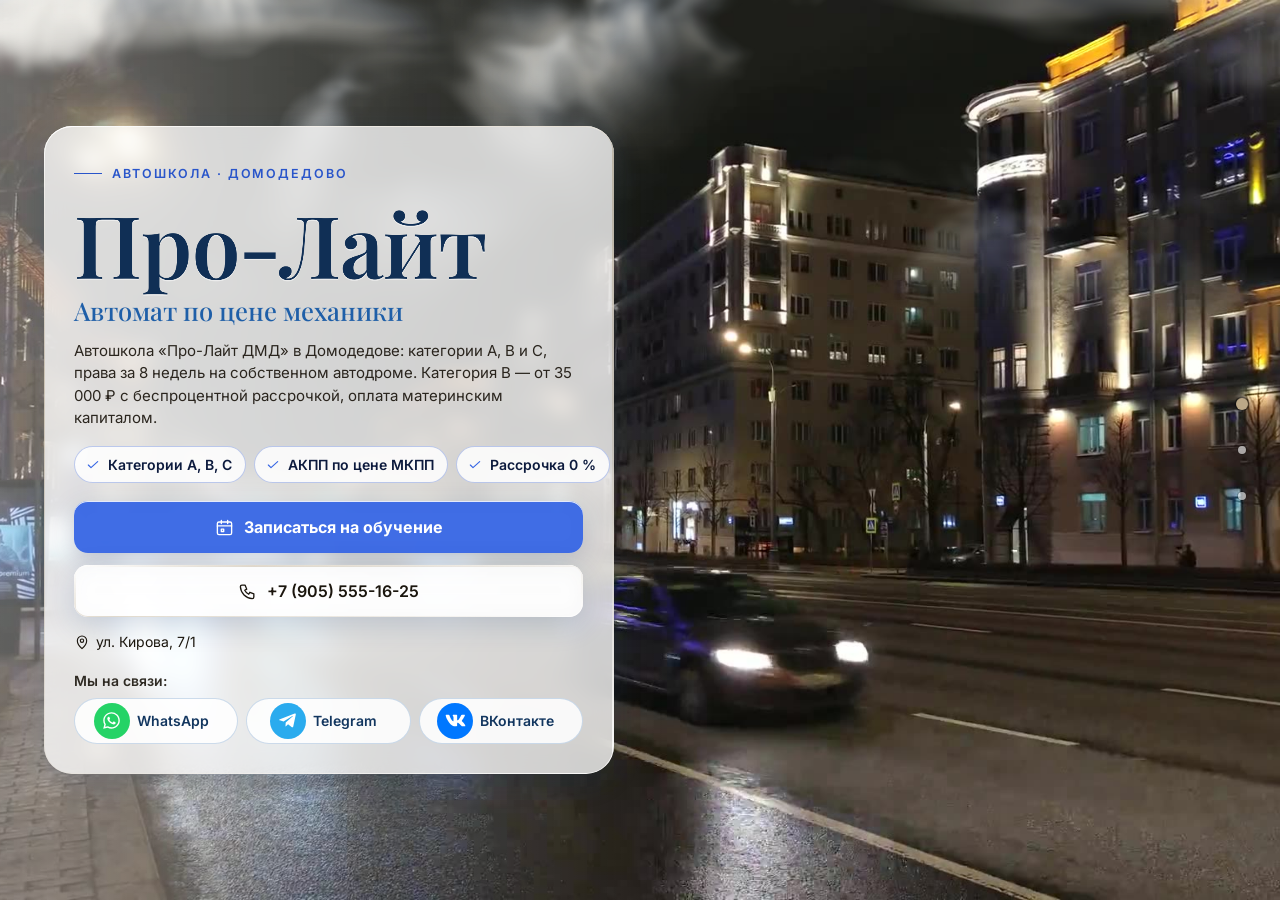
==== commit 25ad8c1c: "Счётчик заходов без cookies и без IP" ====
--- a/index.html
+++ b/index.html
@@ -1856,5 +1856,7 @@
 <script src="js/title-b.js" defer></script>
 <script src="js/fit-title.js" defer></script>
 <script src="js/diag.js?v=1"></script>
+<!-- visits-counter: заход на сайт школы; без cookies и хранилища, IP не сохраняется; ?k=1 — наш просмотр -->
+<script>(function(){try{var q=location.search,s=(location.pathname.split('/')[1]||'').toLowerCase();if(!s)return;var n=0,done=false,iv=setInterval(function(){if(done)return;if(document.visibilityState==='visible')n++;if(n<3)return;done=true;clearInterval(iv);var u='https://rinazolotareva.ru/vseti-api/avto-hit?s='+encodeURIComponent(s)+'&k='+(/[?&]k=1\b/.test(q)?1:0)+'&w='+(navigator.webdriver?1:0)+'&m='+(/Mobi|Android|iPhone|iPad/i.test(navigator.userAgent)?1:0);if(!(navigator.sendBeacon&&navigator.sendBeacon(u)))new Image().src=u;},1000);}catch(e){}})();</script>
 </body>
 </html>
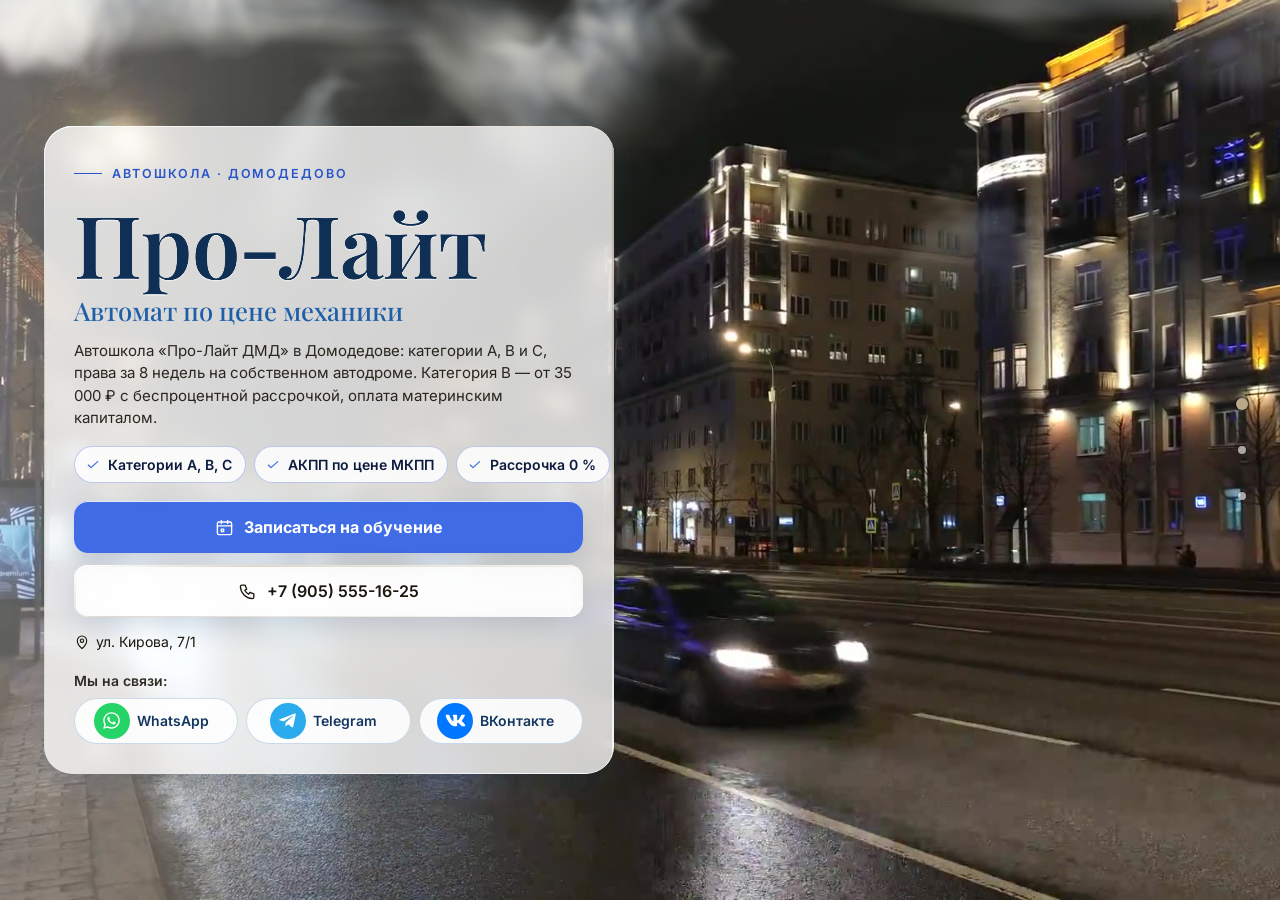
==== commit 210d92ff: "Без чаек на первом экране" ====
--- a/index.html
+++ b/index.html
@@ -1852,7 +1852,6 @@
 </script>
 <script src="js/etalon.js" defer></script>
 <script src="js/clouds.js" defer></script>
-<script src="js/gulls.js" defer></script>
 <script src="js/title-b.js" defer></script>
 <script src="js/fit-title.js" defer></script>
 <script src="js/diag.js?v=1"></script>
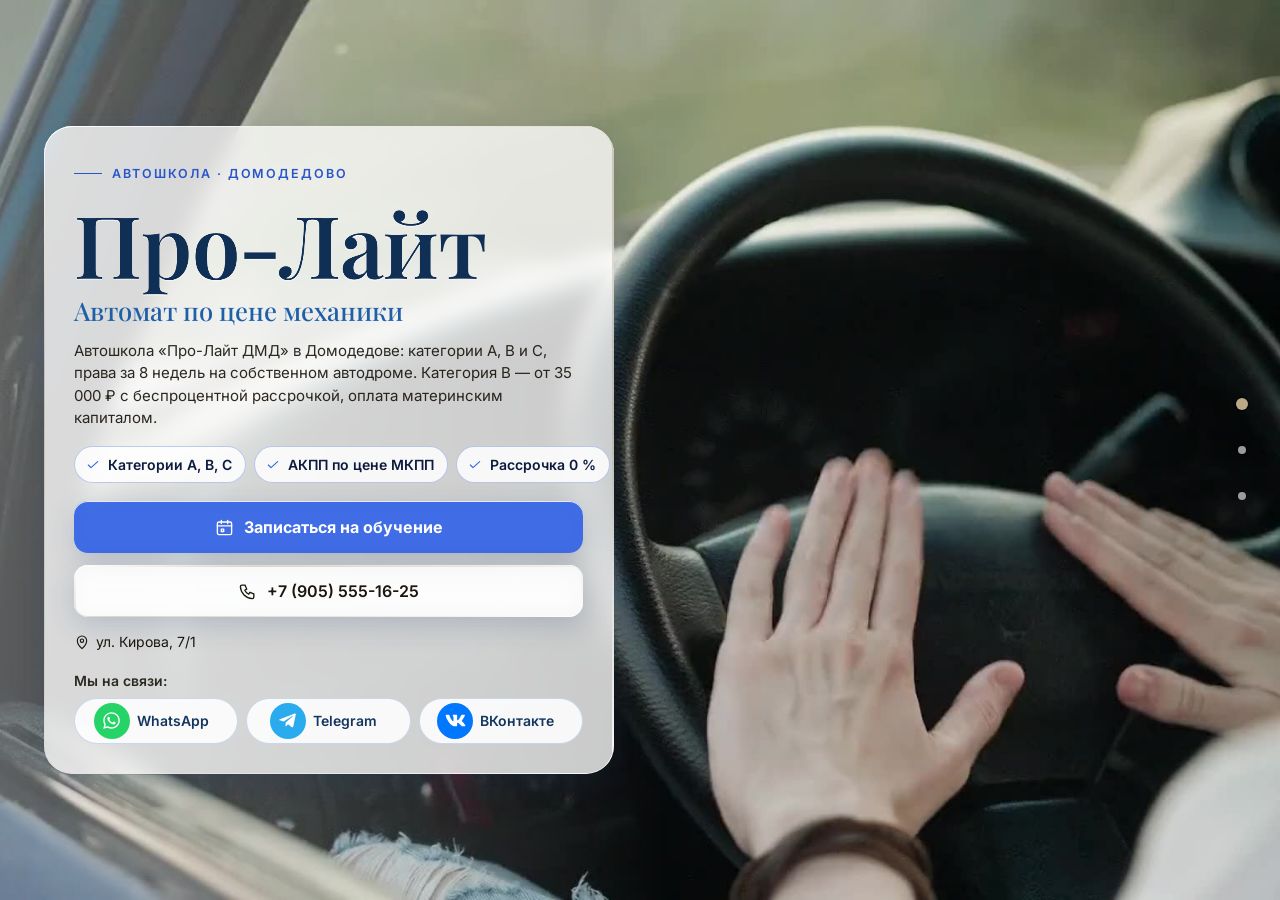
==== commit 5226cfe3: "Первый экран: видео за рулём, без облаков; «Как нас найти»: за картой картинка города Co-Authored-By" ====
--- a/index.html
+++ b/index.html
@@ -22,7 +22,7 @@
 <link rel="icon" href="data:image/svg+xml,%3Csvg%20xmlns%3D%22http%3A//www.w3.org/2000/svg%22%20viewBox%3D%220%200%2064%2064%22%3E%3Crect%20width%3D%2264%22%20height%3D%2264%22%20rx%3D%2214%22%20fill%3D%22%231f5fa8%22/%3E%3Ccircle%20cx%3D%2232%22%20cy%3D%2232%22%20r%3D%2217%22%20fill%3D%22none%22%20stroke%3D%22%23fff%22%20stroke-width%3D%225%22/%3E%3Ccircle%20cx%3D%2232%22%20cy%3D%2232%22%20r%3D%225%22%20fill%3D%22%23ffc54d%22/%3E%3C/svg%3E">
 <script>document.documentElement.classList.add('js');try{var _i=parseInt(localStorage.getItem('nb_fs2'),10),_f=[1,1.15,1.3,1.5][_i];if(_f)document.documentElement.style.setProperty('--fs',_f)}catch(e){}</script>
 <style id="hero-timing">:root{--hero-d:1.2s}</style>
-<link rel="preload" as="image" href="img/hero-poster.jpg" fetchpriority="high">
+<link rel="preload" as="image" href="img/hero-poster.jpg?v=2" fetchpriority="high">
 <!-- шрифты лежат внутри сайта: Google Fonts у российской аудитории режется -->
 <style>
 @font-face{font-family:'Inter';font-style:normal;font-weight:400;font-display:swap;src:url(assets/fonts/inter-400-cyrillic-ext.woff2) format('woff2');unicode-range:U+0460-052F, U+1C80-1C8A, U+20B4, U+2DE0-2DFF, U+A640-A69F, U+FE2E-FE2F}
@@ -606,6 +606,16 @@
 <link rel="stylesheet" href="css/nevo.css?v=20261112f">
 <link rel="stylesheet" href="css/school.css?v=1">
 <script type="application/ld+json">{"@context": "https://schema.org", "@type": "DrivingSchool", "name": "Автошкола «Про-Лайт ДМД»", "telephone": "+7 (905) 555-16-25", "email": "pro-laitdmd@mail.ru", "sameAs": ["https://t.me/+79055551625", "https://vk.com/prolaitdmd"], "address": {"@type": "PostalAddress", "streetAddress": "ул. Кирова, 7/1", "addressLocality": "Домодедово", "addressCountry": "RU"}, "geo": {"@type": "GeoCoordinates", "latitude": 55.4387287, "longitude": 37.7507555}, "department": [{"@type": "DrivingSchool", "name": "Автошкола «Про-Лайт ДМД» — Автошкола и офис", "telephone": "+7 (905) 555-16-25", "address": {"@type": "PostalAddress", "streetAddress": "ул. Кирова, 7/1, пом. 022", "addressLocality": "Домодедово", "addressCountry": "RU"}, "geo": {"@type": "GeoCoordinates", "latitude": 55.4387287, "longitude": 37.7507555}}, {"@type": "DrivingSchool", "name": "Автошкола «Про-Лайт ДМД» — Автодром", "telephone": "+7 (905) 555-16-25", "address": {"@type": "PostalAddress", "streetAddress": "ГПЗ Константиново, Объездной проезд, уч. 1А", "addressLocality": "Домодедово", "addressCountry": "RU"}, "geo": {"@type": "GeoCoordinates", "latitude": 55.4317318, "longitude": 37.7083335}}], "hasOfferCatalog": {"@type": "OfferCatalog", "name": "Обучение вождению", "itemListElement": [{"@type": "Offer", "itemOffered": {"@type": "Course", "name": "B  — Стандарт — Стоимость"}, "price": "35000", "priceCurrency": "RUB"}, {"@type": "Offer", "itemOffered": {"@type": "Course", "name": "B  — Стандарт + — Стоимость"}, "price": "41000", "priceCurrency": "RUB"}, {"@type": "Offer", "itemOffered": {"@type": "Course", "name": "B  — ПРОФИ — Стоимость"}, "price": "46000", "priceCurrency": "RUB"}, {"@type": "Offer", "itemOffered": {"@type": "Course", "name": "B  — ПРОФИ + — Стоимость"}, "price": "53000", "priceCurrency": "RUB"}, {"@type": "Offer", "itemOffered": {"@type": "Course", "name": "A  — мотоцикл — Стоимость"}, "price": "25000", "priceCurrency": "RUB"}]}, "legalName": "ООО «ПРО-ЛАЙТ ДМД»"}</script>
+<style id="city-map-bg">
+/* Фон раздела «Как нас найти» — картинка города школы */
+#contacts .sec-bg{background:#1c2633}
+#contacts .sec-bg .a4bg{display:none}
+#contacts .sec-bg .city-bg{position:absolute;inset:0}
+#contacts .sec-bg .city-bg img{opacity:1;object-fit:cover;object-position:50% 60%}
+#contacts .sec-bg::after,html[data-theme="light"]:not([data-hc="1"]) #contacts .sec-bg::after{background:linear-gradient(180deg,rgba(10,22,40,.10) 0%,rgba(10,22,40,.30) 100%)}
+html[data-theme="dark"] #contacts .sec-bg::after{background:rgba(5,12,24,.55)}
+@media (max-width:760px){#contacts .sec-bg .city-bg img{object-position:50% 50%}}
+</style>
 </head>
 <body data-sec="0">
 <svg xmlns="http://www.w3.org/2000/svg" style="display:none" aria-hidden="true">
@@ -693,8 +703,8 @@
 <!-- 1. HOME -->
     <section class="sec sec-hero active" id="home" data-title="nav_home">
       <div class="hero-bg" aria-hidden="true">
-        <video class="hero-video" id="heroVideo" autoplay muted loop playsinline preload="auto" poster="img/hero-poster.jpg" disablepictureinpicture tabindex="-1"></video>
-        <script>(function(){var v=document.getElementById('heroVideo');if(!v)return;var c=navigator.connection;if((window.matchMedia&&matchMedia('(prefers-reduced-motion:reduce)').matches)||(c&&c.saveData)){v.removeAttribute('autoplay');return}v.src=(window.matchMedia&&matchMedia('(max-width:768px)').matches)?'img/hero-video-mobile.mp4':'img/hero-video.mp4'})();</script>
+        <video class="hero-video" id="heroVideo" autoplay muted loop playsinline preload="auto" poster="img/hero-poster.jpg?v=2" disablepictureinpicture tabindex="-1"></video>
+        <script>(function(){var v=document.getElementById('heroVideo');if(!v)return;var c=navigator.connection;if((window.matchMedia&&matchMedia('(prefers-reduced-motion:reduce)').matches)||(c&&c.saveData)){v.removeAttribute('autoplay');return}v.src=(window.matchMedia&&matchMedia('(max-width:768px)').matches)?'img/hero-video-mobile.mp4?v=2':'img/hero-video.mp4?v=2'})();</script>
         <canvas class="hero-clouds" id="heroClouds"></canvas>
       </div>
       <div class="sec-scroll"><div class="wrap">
@@ -735,7 +745,7 @@
 
 <!-- contacts -->
     <section class="sec nk-sec" id="contacts" data-title="nav_contacts">
-      <div class="sec-bg" aria-hidden="true"><div class="a4bg vl-scheme" aria-hidden="true"><svg viewBox="0 0 1600 900" preserveAspectRatio="xMidYMid slice" focusable="false"><path class="vls-wave" d="M0 820 C 300 790, 700 850, 1000 810 S 1400 780, 1600 820M0 860 C 400 830, 800 890, 1600 850"/><path id="vlr1" class="vls-route" d="M1129 364 Q831 569 471 536"/><circle class="vls-ring" cx="1129" cy="364" r="16" style="animation-delay:-0.00s"/><circle class="vls-pt" cx="1129" cy="364" r="9"/><circle class="vls-ring" cx="471" cy="536" r="16" style="animation-delay:-0.45s"/><circle class="vls-pt" cx="471" cy="536" r="9"/><circle class="vls-hub" cx="1129" cy="364" r="13"/><circle class="vls-dot" r="6"><animateMotion dur="4.9s" begin="-0.7s" repeatCount="indefinite"><mpath href="#vlr1"/></animateMotion></circle></svg></div></div>
+      <div class="sec-bg" aria-hidden="true"><picture class="city-bg"><source media="(max-width:760px)" srcset="img/city-bg-m.jpg"><img src="img/city-bg.jpg" alt="" loading="lazy" decoding="async"></picture><div class="a4bg vl-scheme" aria-hidden="true"><svg viewBox="0 0 1600 900" preserveAspectRatio="xMidYMid slice" focusable="false"><path class="vls-wave" d="M0 820 C 300 790, 700 850, 1000 810 S 1400 780, 1600 820M0 860 C 400 830, 800 890, 1600 850"/><path id="vlr1" class="vls-route" d="M1129 364 Q831 569 471 536"/><circle class="vls-ring" cx="1129" cy="364" r="16" style="animation-delay:-0.00s"/><circle class="vls-pt" cx="1129" cy="364" r="9"/><circle class="vls-ring" cx="471" cy="536" r="16" style="animation-delay:-0.45s"/><circle class="vls-pt" cx="471" cy="536" r="9"/><circle class="vls-hub" cx="1129" cy="364" r="13"/><circle class="vls-dot" r="6"><animateMotion dur="4.9s" begin="-0.7s" repeatCount="indefinite"><mpath href="#vlr1"/></animateMotion></circle></svg></div></div>
       <div class="sec-scroll"><div class="wrap">
         <div class="sec-head glass glow"><span class="kicker rv" style="--i:0">Контакты</span><h2 class="h2 rv" style="--i:1">Как нас найти</h2></div>
         <div class="contacts nk-contacts vl-contacts">
@@ -1851,7 +1861,6 @@
 })();
 </script>
 <script src="js/etalon.js" defer></script>
-<script src="js/clouds.js" defer></script>
 <script src="js/title-b.js" defer></script>
 <script src="js/fit-title.js" defer></script>
 <script src="js/diag.js?v=1"></script>
